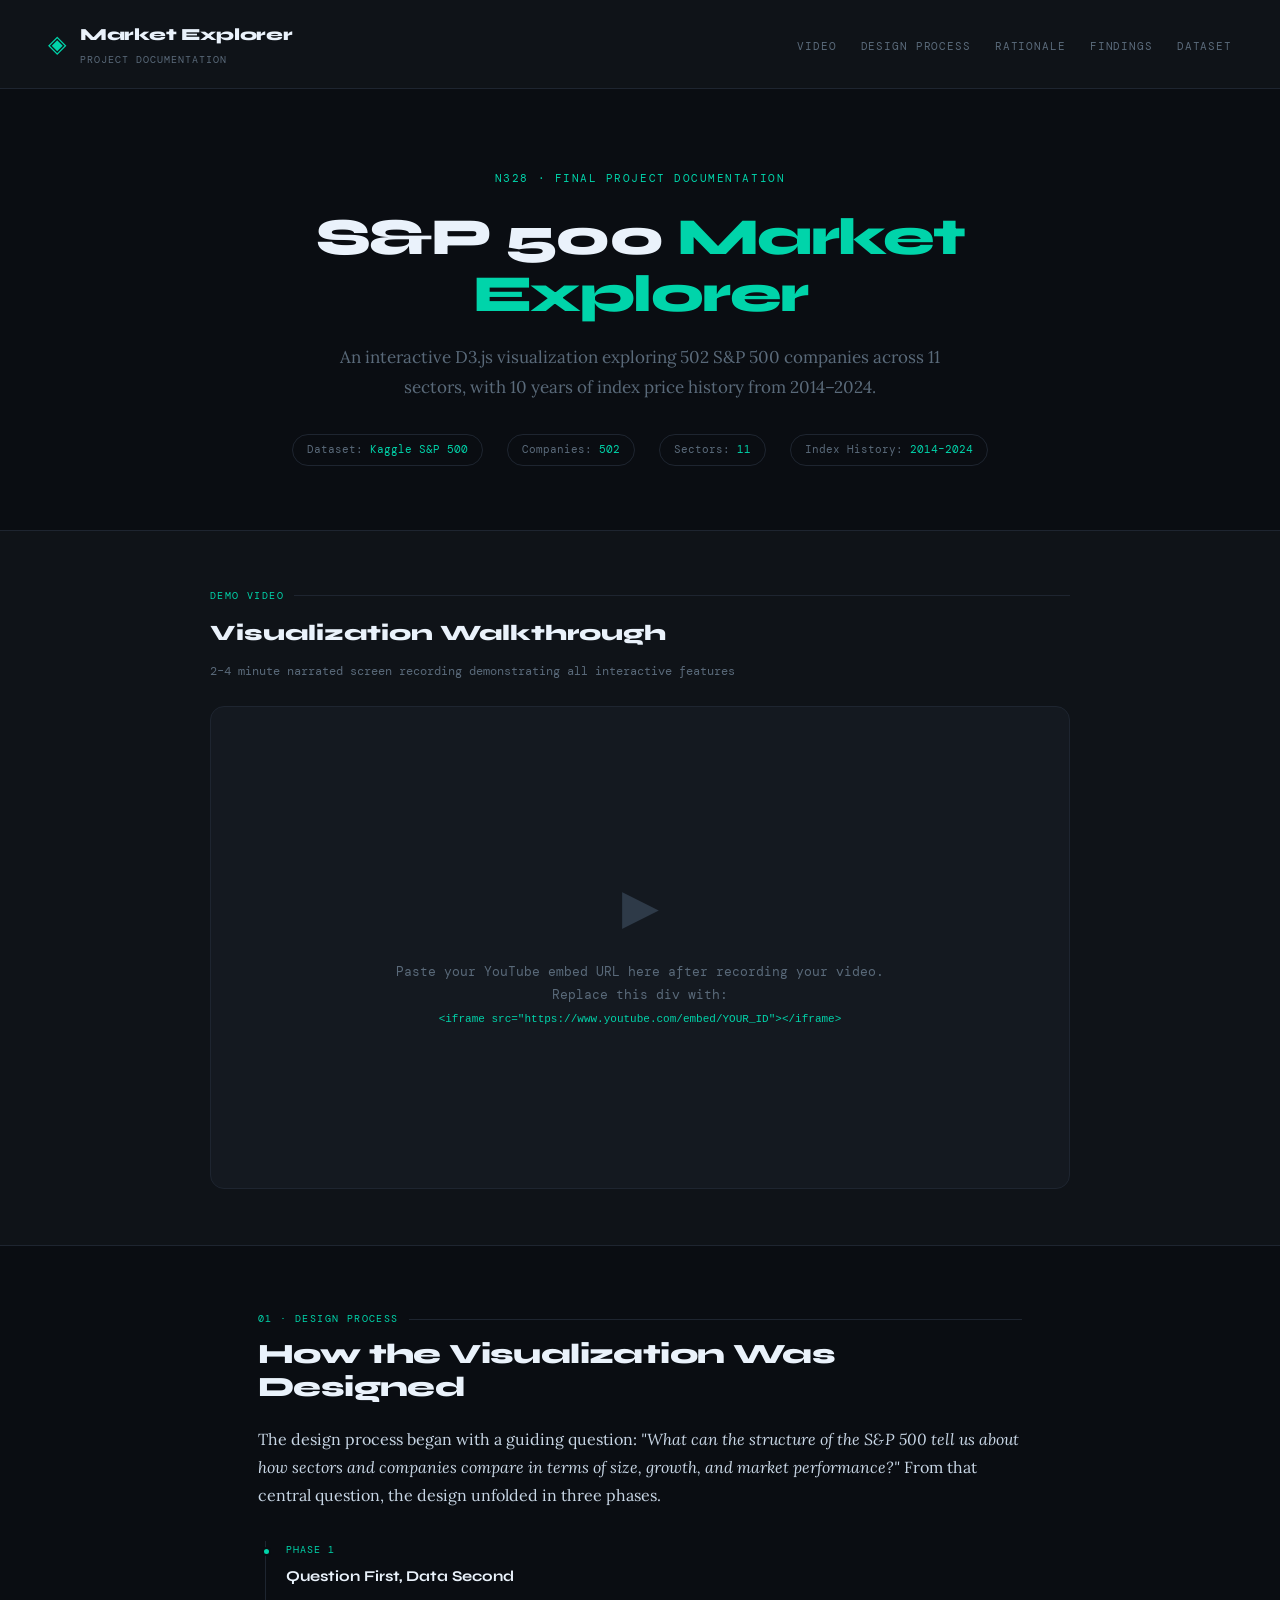
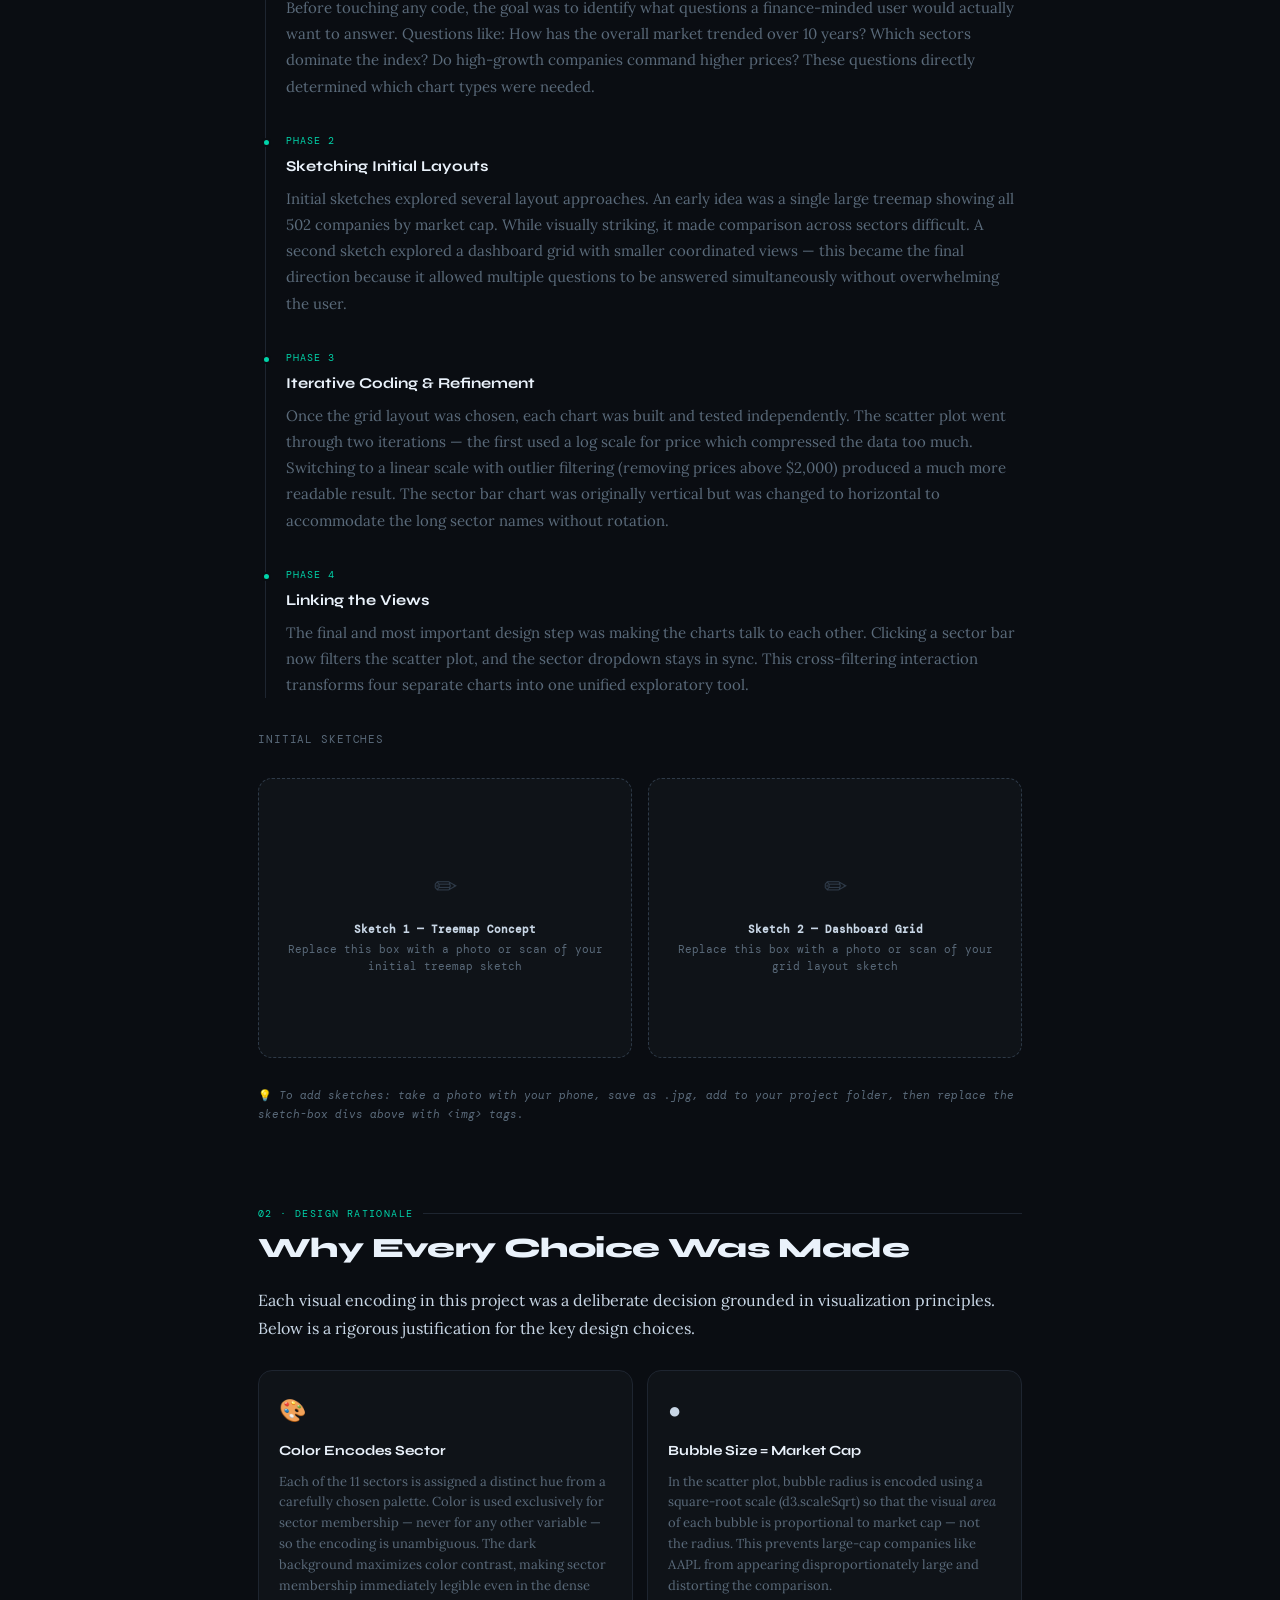
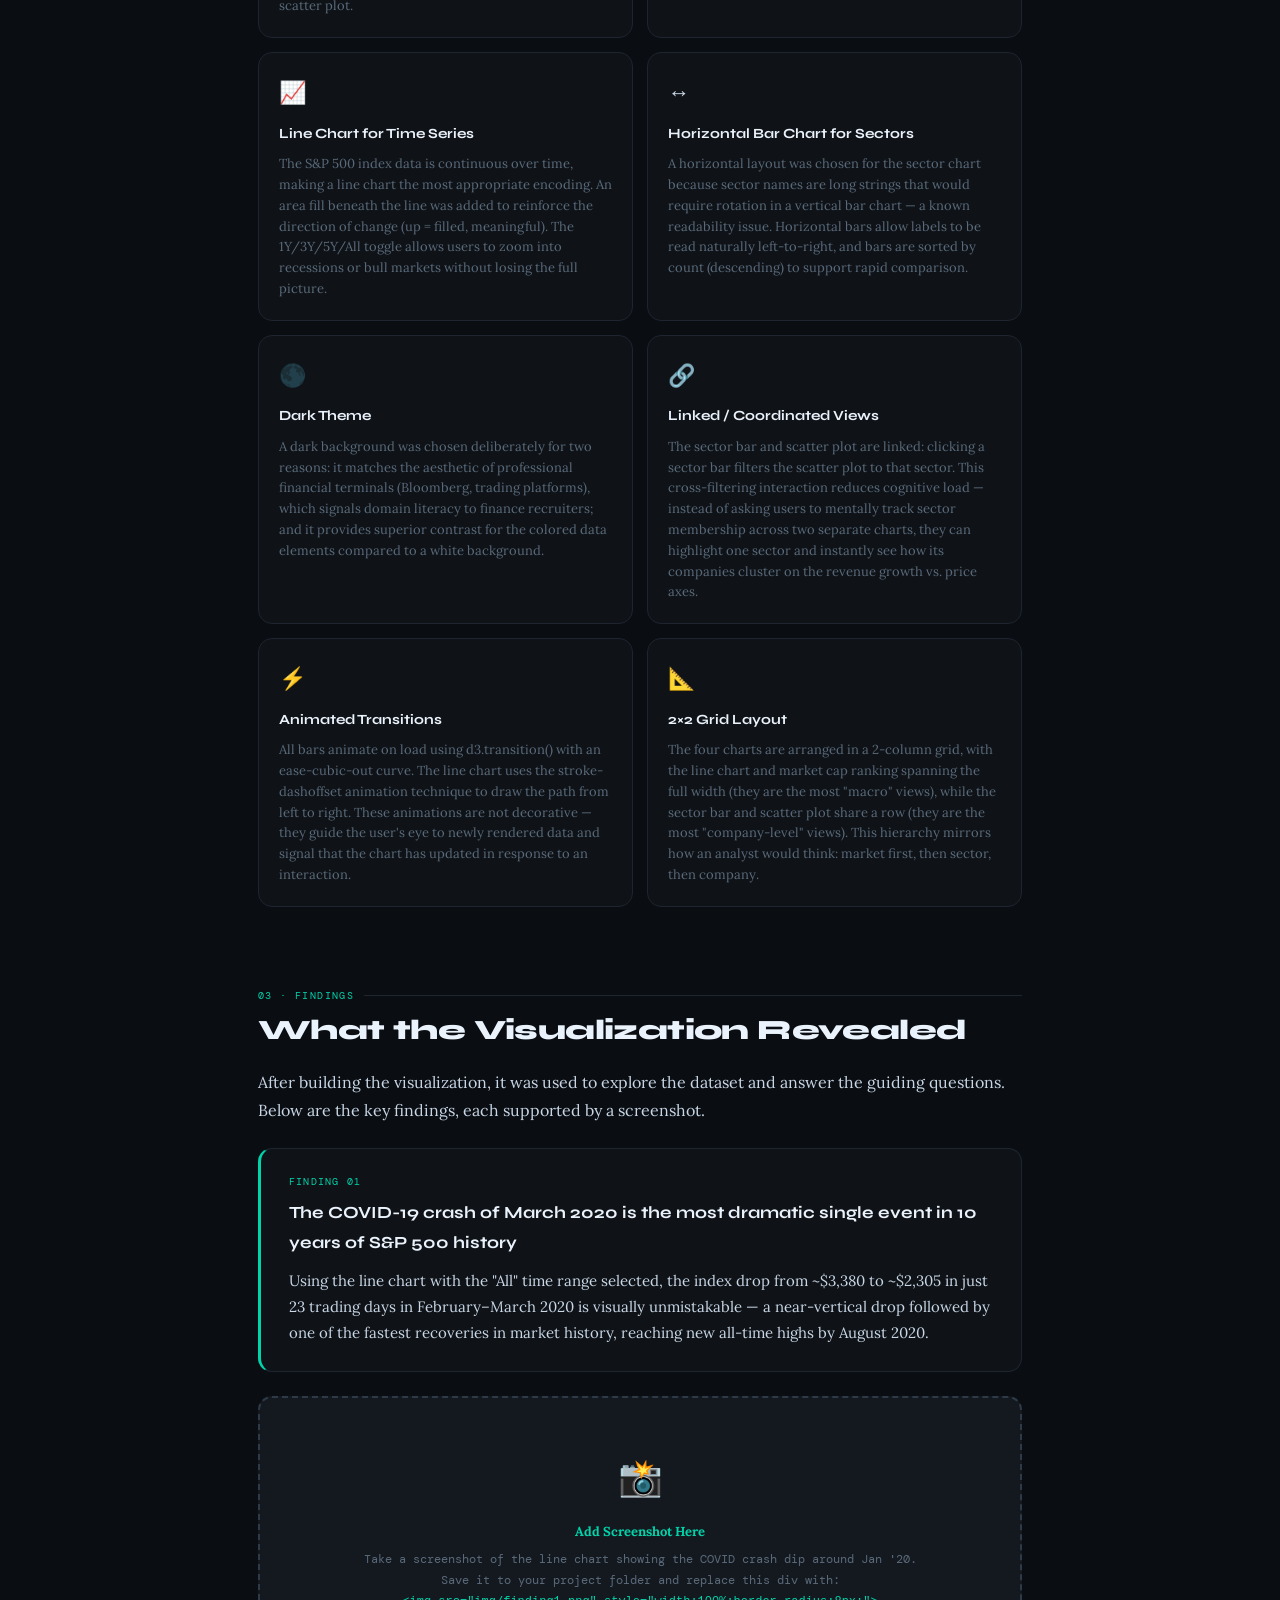
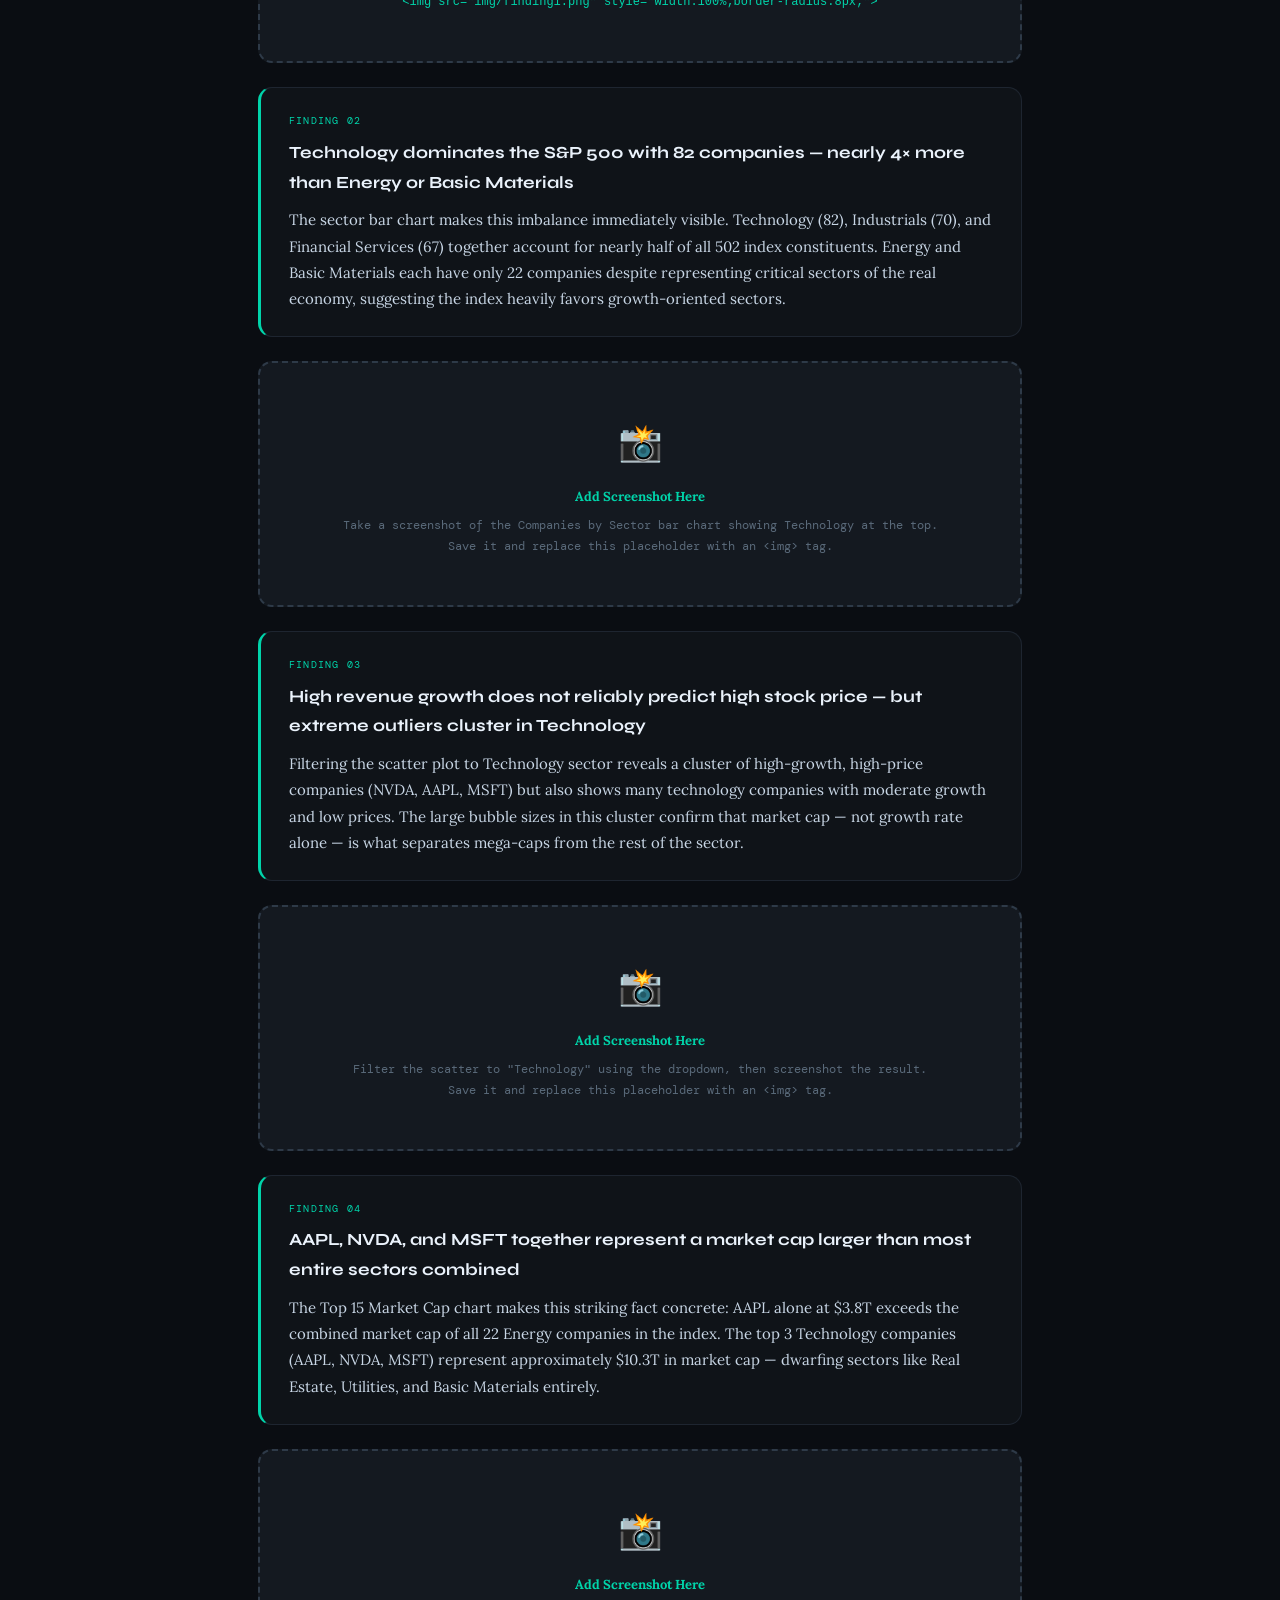
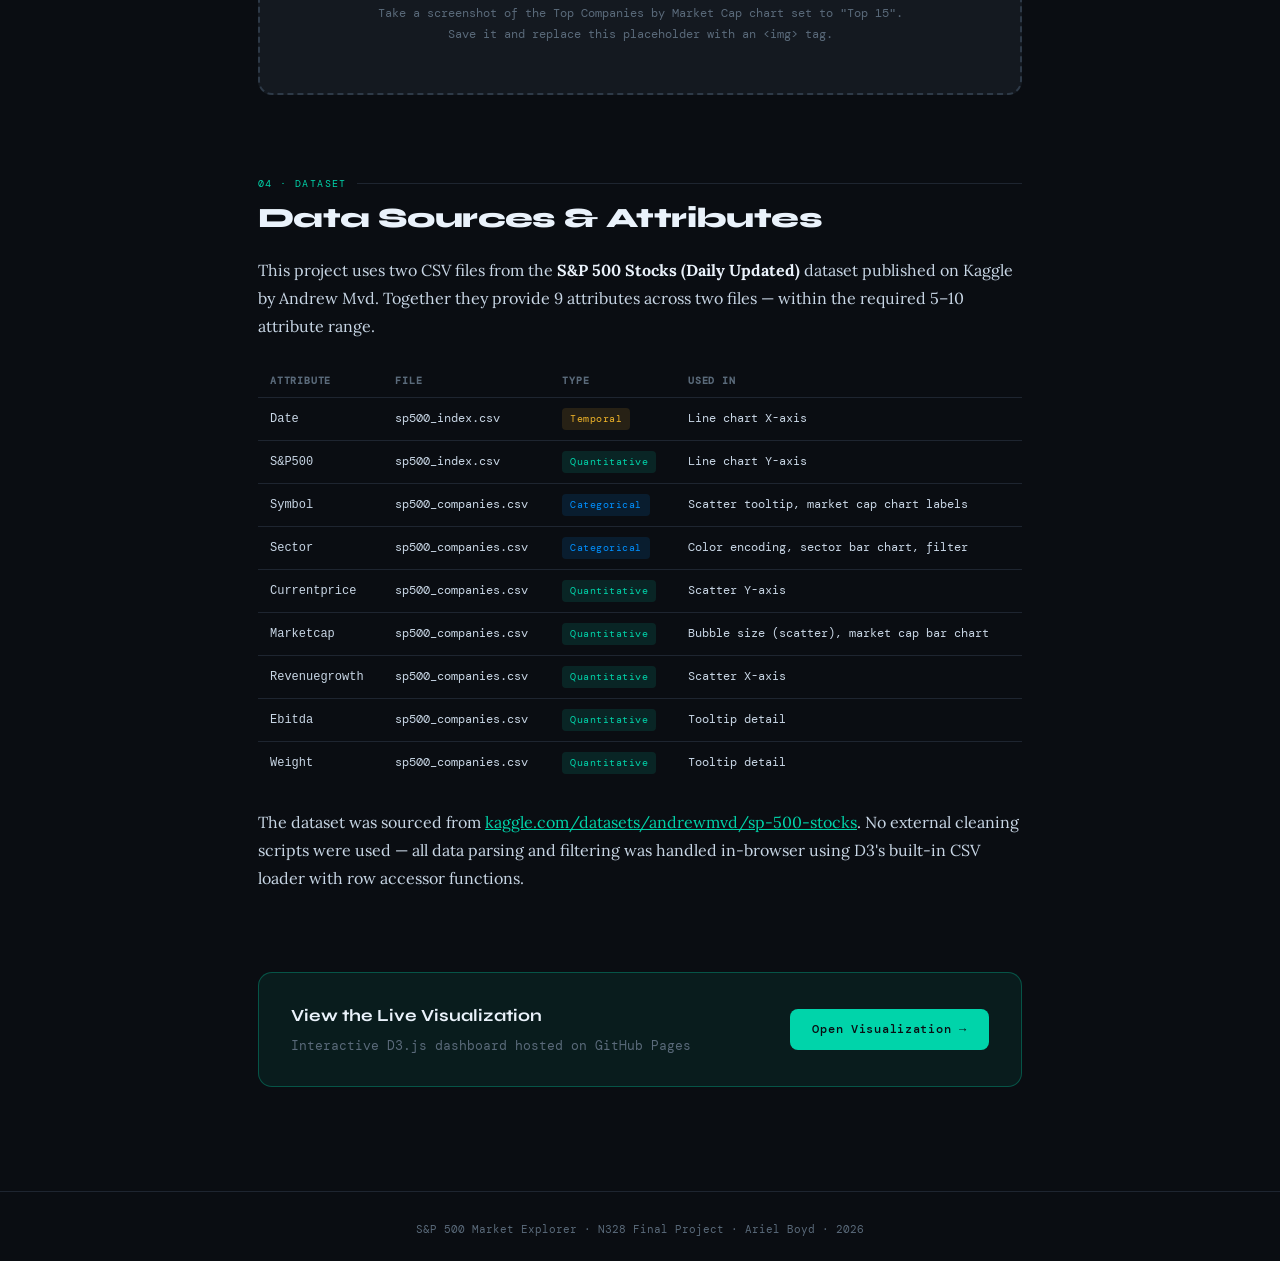
==== documentation.html @ 1647fc08 "Add documentation page" ====
<!DOCTYPE html>
<html lang="en">
<head>
  <meta charset="UTF-8" />
  <meta name="viewport" content="width=device-width, initial-scale=1.0" />
  <title>Documentation — S&P 500 Market Explorer</title>
  <link rel="preconnect" href="https://fonts.googleapis.com">
  <link href="https://fonts.googleapis.com/css2?family=DM+Mono:wght@300;400;500&family=Syne:wght@400;600;700;800&family=Lora:ital,wght@0,400;0,600;1,400&display=swap" rel="stylesheet">
  <style>
    :root {
      --bg:        #0a0d12;
      --bg-card:   #0f1318;
      --bg-card2:  #141920;
      --border:    #1e2530;
      --border-hi: #2e3a48;
      --text:      #c8d6e5;
      --text-dim:  #5a6a7a;
      --text-hi:   #eaf2fb;
      --accent:    #00d4aa;
      --accent2:   #0090ff;
      --gold:      #f0b429;
      --warn:      #ff6b6b;

      --font-head: 'Syne', sans-serif;
      --font-body: 'Lora', serif;
      --font-mono: 'DM Mono', monospace;
      --radius:    8px;
      --radius-lg: 14px;
    }

    *, *::before, *::after { box-sizing: border-box; margin: 0; padding: 0; }

    html { scroll-behavior: smooth; }

    body {
      background: var(--bg);
      color: var(--text);
      font-family: var(--font-body);
      font-size: 16px;
      line-height: 1.75;
    }

    /* ── HEADER ── */
    header {
      border-bottom: 1px solid var(--border);
      background: var(--bg-card);
      padding: 20px 48px;
      display: flex;
      align-items: center;
      justify-content: space-between;
      position: sticky;
      top: 0;
      z-index: 100;
    }

    .header-left {
      display: flex;
      align-items: center;
      gap: 14px;
    }

    .logo-mark {
      font-size: 24px;
      color: var(--accent);
    }

    header h1 {
      font-family: var(--font-head);
      font-size: 17px;
      font-weight: 800;
      color: var(--text-hi);
      letter-spacing: -0.3px;
    }

    .header-sub {
      font-family: var(--font-mono);
      font-size: 10px;
      color: var(--text-dim);
      text-transform: uppercase;
      letter-spacing: 0.1em;
      margin-top: 1px;
    }

    .nav-links {
      display: flex;
      gap: 24px;
      list-style: none;
    }

    .nav-links a {
      font-family: var(--font-mono);
      font-size: 11px;
      color: var(--text-dim);
      text-decoration: none;
      text-transform: uppercase;
      letter-spacing: 0.08em;
      transition: color 0.15s;
    }

    .nav-links a:hover { color: var(--accent); }

    /* ── HERO ── */
    .hero {
      padding: 80px 48px 64px;
      max-width: 860px;
      margin: 0 auto;
      text-align: center;
    }

    .hero-tag {
      font-family: var(--font-mono);
      font-size: 11px;
      color: var(--accent);
      text-transform: uppercase;
      letter-spacing: 0.14em;
      margin-bottom: 20px;
      display: block;
    }

    .hero h2 {
      font-family: var(--font-head);
      font-size: clamp(32px, 5vw, 52px);
      font-weight: 800;
      color: var(--text-hi);
      letter-spacing: -1.5px;
      line-height: 1.1;
      margin-bottom: 20px;
    }

    .hero h2 span { color: var(--accent); }

    .hero p {
      font-size: 17px;
      color: var(--text-dim);
      max-width: 600px;
      margin: 0 auto 32px;
    }

    .hero-meta {
      display: flex;
      gap: 24px;
      justify-content: center;
      flex-wrap: wrap;
    }

    .meta-pill {
      font-family: var(--font-mono);
      font-size: 11px;
      color: var(--text-dim);
      border: 1px solid var(--border);
      border-radius: 100px;
      padding: 5px 14px;
    }

    .meta-pill span { color: var(--accent); }

    /* ── VIDEO SECTION ── */
    .video-section {
      background: var(--bg-card);
      border-top: 1px solid var(--border);
      border-bottom: 1px solid var(--border);
      padding: 56px 48px;
    }

    .video-inner {
      max-width: 860px;
      margin: 0 auto;
    }

    .video-embed {
      width: 100%;
      aspect-ratio: 16/9;
      background: var(--bg-card2);
      border: 1px solid var(--border);
      border-radius: var(--radius-lg);
      display: flex;
      align-items: center;
      justify-content: center;
      overflow: hidden;
      margin-top: 24px;
    }

    .video-embed iframe {
      width: 100%;
      height: 100%;
      border: none;
      border-radius: var(--radius-lg);
    }

    .video-placeholder {
      text-align: center;
      color: var(--text-dim);
      font-family: var(--font-mono);
      font-size: 13px;
    }

    .video-placeholder .play-icon {
      font-size: 48px;
      display: block;
      margin-bottom: 12px;
      color: var(--border-hi);
    }

    /* ── MAIN CONTENT ── */
    .content {
      max-width: 860px;
      margin: 0 auto;
      padding: 64px 48px;
    }

    /* ── SECTION ── */
    .doc-section {
      margin-bottom: 80px;
    }

    .section-tag {
      font-family: var(--font-mono);
      font-size: 10px;
      color: var(--accent);
      text-transform: uppercase;
      letter-spacing: 0.14em;
      margin-bottom: 10px;
      display: flex;
      align-items: center;
      gap: 10px;
    }

    .section-tag::after {
      content: '';
      flex: 1;
      height: 1px;
      background: var(--border);
    }

    .doc-section h3 {
      font-family: var(--font-head);
      font-size: 28px;
      font-weight: 800;
      color: var(--text-hi);
      letter-spacing: -0.6px;
      margin-bottom: 20px;
      line-height: 1.2;
    }

    .doc-section p {
      color: var(--text);
      margin-bottom: 18px;
      font-size: 16px;
    }

    .doc-section p:last-child { margin-bottom: 0; }

    /* ── DESIGN PROCESS TIMELINE ── */
    .timeline {
      position: relative;
      margin: 32px 0;
      padding-left: 28px;
    }

    .timeline::before {
      content: '';
      position: absolute;
      left: 7px;
      top: 0;
      bottom: 0;
      width: 1px;
      background: var(--border);
    }

    .timeline-item {
      position: relative;
      margin-bottom: 32px;
    }

    .timeline-item::before {
      content: '';
      position: absolute;
      left: -24px;
      top: 6px;
      width: 9px;
      height: 9px;
      border-radius: 50%;
      background: var(--accent);
      border: 2px solid var(--bg);
    }

    .timeline-item h4 {
      font-family: var(--font-head);
      font-size: 15px;
      font-weight: 700;
      color: var(--text-hi);
      margin-bottom: 6px;
    }

    .timeline-step {
      font-family: var(--font-mono);
      font-size: 10px;
      color: var(--accent);
      text-transform: uppercase;
      letter-spacing: 0.1em;
      margin-bottom: 4px;
    }

    .timeline-item p {
      font-size: 15px;
      color: var(--text-dim);
      margin: 0;
    }

    /* ── SKETCH PLACEHOLDER ── */
    .sketch-grid {
      display: grid;
      grid-template-columns: 1fr 1fr;
      gap: 16px;
      margin: 28px 0;
    }

    .sketch-box {
      background: var(--bg-card);
      border: 1px dashed var(--border-hi);
      border-radius: var(--radius-lg);
      aspect-ratio: 4/3;
      display: flex;
      flex-direction: column;
      align-items: center;
      justify-content: center;
      gap: 10px;
      padding: 20px;
      text-align: center;
    }

    .sketch-box .sketch-icon { font-size: 28px; color: var(--border-hi); }

    .sketch-box p {
      font-family: var(--font-mono);
      font-size: 11px;
      color: var(--text-dim);
      margin: 0;
      line-height: 1.5;
    }

    /* ── SCREENSHOT PLACEHOLDER ── */
    .screenshot-box {
      background: var(--bg-card);
      border: 1px solid var(--border);
      border-radius: var(--radius-lg);
      overflow: hidden;
      margin: 24px 0;
    }

    .screenshot-box img {
      width: 100%;
      display: block;
    }

    .screenshot-caption {
      padding: 12px 16px;
      border-top: 1px solid var(--border);
      font-family: var(--font-mono);
      font-size: 11px;
      color: var(--text-dim);
      display: flex;
      align-items: center;
      gap: 8px;
    }

    .screenshot-caption::before {
      content: '▲';
      color: var(--accent);
      font-size: 9px;
    }

    .screenshot-placeholder {
      background: var(--bg-card2);
      border: 2px dashed var(--border-hi);
      border-radius: var(--radius-lg);
      padding: 48px 24px;
      text-align: center;
      margin: 24px 0;
    }

    .screenshot-placeholder .icon { font-size: 36px; margin-bottom: 12px; }

    .screenshot-placeholder p {
      font-family: var(--font-mono);
      font-size: 12px;
      color: var(--text-dim);
      margin: 0;
    }

    .screenshot-placeholder strong {
      color: var(--accent);
      display: block;
      margin-bottom: 6px;
      font-size: 13px;
    }

    /* ── DESIGN RATIONALE CARDS ── */
    .rationale-grid {
      display: grid;
      grid-template-columns: 1fr 1fr;
      gap: 14px;
      margin: 28px 0;
    }

    .rationale-card {
      background: var(--bg-card);
      border: 1px solid var(--border);
      border-radius: var(--radius-lg);
      padding: 20px;
    }

    .rationale-card .card-icon {
      font-size: 22px;
      margin-bottom: 10px;
      display: block;
    }

    .rationale-card h4 {
      font-family: var(--font-head);
      font-size: 14px;
      font-weight: 700;
      color: var(--text-hi);
      margin-bottom: 8px;
    }

    .rationale-card p {
      font-size: 13px;
      color: var(--text-dim);
      line-height: 1.6;
      margin: 0;
    }

    /* ── FINDINGS ── */
    .finding-block {
      background: var(--bg-card);
      border: 1px solid var(--border);
      border-left: 3px solid var(--accent);
      border-radius: var(--radius-lg);
      padding: 24px 28px;
      margin: 24px 0;
    }

    .finding-block .finding-num {
      font-family: var(--font-mono);
      font-size: 10px;
      color: var(--accent);
      text-transform: uppercase;
      letter-spacing: 0.12em;
      margin-bottom: 8px;
    }

    .finding-block h4 {
      font-family: var(--font-head);
      font-size: 17px;
      font-weight: 700;
      color: var(--text-hi);
      margin-bottom: 10px;
    }

    .finding-block p {
      font-size: 15px;
      color: var(--text);
      margin: 0;
    }

    /* ── DATASET TABLE ── */
    .attr-table {
      width: 100%;
      border-collapse: collapse;
      margin: 24px 0;
      font-family: var(--font-mono);
      font-size: 12px;
    }

    .attr-table th {
      text-align: left;
      color: var(--text-dim);
      text-transform: uppercase;
      letter-spacing: 0.08em;
      font-size: 10px;
      padding: 8px 12px;
      border-bottom: 1px solid var(--border);
    }

    .attr-table td {
      padding: 10px 12px;
      border-bottom: 1px solid var(--border);
      color: var(--text);
      vertical-align: top;
    }

    .attr-table tr:last-child td { border-bottom: none; }

    .attr-table tr:hover td { background: var(--bg-card2); }

    .tag {
      display: inline-block;
      padding: 2px 8px;
      border-radius: 4px;
      font-size: 10px;
      font-family: var(--font-mono);
      letter-spacing: 0.05em;
    }

    .tag-num  { background: color-mix(in srgb, #00d4aa 12%, transparent); color: #00d4aa; }
    .tag-cat  { background: color-mix(in srgb, #0090ff 12%, transparent); color: #0090ff; }
    .tag-time { background: color-mix(in srgb, #f0b429 12%, transparent); color: #f0b429; }

    /* ── LIVE LINK BUTTON ── */
    .cta-box {
      background: color-mix(in srgb, var(--accent) 8%, transparent);
      border: 1px solid color-mix(in srgb, var(--accent) 30%, transparent);
      border-radius: var(--radius-lg);
      padding: 28px 32px;
      display: flex;
      align-items: center;
      justify-content: space-between;
      gap: 20px;
      margin: 40px 0;
      flex-wrap: wrap;
    }

    .cta-box p {
      font-family: var(--font-mono);
      font-size: 13px;
      color: var(--text-dim);
      margin: 0;
    }

    .cta-box strong {
      font-family: var(--font-head);
      font-size: 17px;
      color: var(--text-hi);
      display: block;
      margin-bottom: 4px;
    }

    .cta-btn {
      background: var(--accent);
      color: #0a0d12;
      font-family: var(--font-mono);
      font-size: 12px;
      font-weight: 500;
      text-decoration: none;
      padding: 10px 22px;
      border-radius: var(--radius);
      letter-spacing: 0.06em;
      white-space: nowrap;
      transition: opacity 0.15s;
    }

    .cta-btn:hover { opacity: 0.85; }

    /* ── FOOTER ── */
    footer {
      border-top: 1px solid var(--border);
      padding: 28px 48px;
      text-align: center;
      font-family: var(--font-mono);
      font-size: 11px;
      color: var(--text-dim);
    }

    /* ── SCROLLBAR ── */
    ::-webkit-scrollbar { width: 6px; }
    ::-webkit-scrollbar-track { background: var(--bg); }
    ::-webkit-scrollbar-thumb { background: var(--border-hi); border-radius: 3px; }

    /* ── RESPONSIVE ── */
    @media (max-width: 700px) {
      header, .content, .video-section { padding-left: 20px; padding-right: 20px; }
      .hero { padding: 48px 20px; }
      .rationale-grid, .sketch-grid { grid-template-columns: 1fr; }
      .nav-links { display: none; }
    }
  </style>
</head>
<body>

<!-- HEADER -->
<header>
  <div class="header-left">
    <span class="logo-mark">◈</span>
    <div>
      <h1>Market Explorer</h1>
      <p class="header-sub">Project Documentation</p>
    </div>
  </div>
  <ul class="nav-links">
    <li><a href="#video">Video</a></li>
    <li><a href="#design-process">Design Process</a></li>
    <li><a href="#rationale">Rationale</a></li>
    <li><a href="#findings">Findings</a></li>
    <li><a href="#dataset">Dataset</a></li>
  </ul>
</header>

<!-- HERO -->
<div class="hero">
  <span class="hero-tag">N328 · Final Project Documentation</span>
  <h2>S&amp;P 500 <span>Market Explorer</span></h2>
  <p>An interactive D3.js visualization exploring 502 S&amp;P 500 companies across 11 sectors, with 10 years of index price history from 2014–2024.</p>
  <div class="hero-meta">
    <div class="meta-pill">Dataset: <span>Kaggle S&amp;P 500</span></div>
    <div class="meta-pill">Companies: <span>502</span></div>
    <div class="meta-pill">Sectors: <span>11</span></div>
    <div class="meta-pill">Index History: <span>2014–2024</span></div>
  </div>
</div>

<!-- VIDEO -->
<div class="video-section" id="video">
  <div class="video-inner">
    <div class="section-tag">Demo Video</div>
    <h3 style="font-family:'Syne',sans-serif;font-size:22px;font-weight:800;color:#eaf2fb;margin-bottom:8px;">Visualization Walkthrough</h3>
    <p style="font-family:'DM Mono',monospace;font-size:12px;color:#5a6a7a;">2–4 minute narrated screen recording demonstrating all interactive features</p>

    <div class="video-embed">
      <!-- REPLACE the src below with your actual YouTube embed URL -->
      <!-- Example: src="https://www.youtube.com/embed/YOUR_VIDEO_ID" -->
      <div class="video-placeholder">
        <span class="play-icon">▶</span>
        <p>Paste your YouTube embed URL here after recording your video.<br>
        Replace this div with:<br>
        <code style="color:#00d4aa;font-size:11px;">&lt;iframe src="https://www.youtube.com/embed/YOUR_ID"&gt;&lt;/iframe&gt;</code></p>
      </div>
    </div>
  </div>
</div>

<!-- MAIN CONTENT -->
<div class="content">

  <!-- ── SECTION 1: DESIGN PROCESS ── -->
  <div class="doc-section" id="design-process">
    <div class="section-tag">01 · Design Process</div>
    <h3>How the Visualization Was Designed</h3>

    <p>The design process began with a guiding question: <em>"What can the structure of the S&amp;P 500 tell us about how sectors and companies compare in terms of size, growth, and market performance?"</em> From that central question, the design unfolded in three phases.</p>

    <div class="timeline">

      <div class="timeline-item">
        <div class="timeline-step">Phase 1</div>
        <h4>Question First, Data Second</h4>
        <p>Before touching any code, the goal was to identify what questions a finance-minded user would actually want to answer. Questions like: How has the overall market trended over 10 years? Which sectors dominate the index? Do high-growth companies command higher prices? These questions directly determined which chart types were needed.</p>
      </div>

      <div class="timeline-item">
        <div class="timeline-step">Phase 2</div>
        <h4>Sketching Initial Layouts</h4>
        <p>Initial sketches explored several layout approaches. An early idea was a single large treemap showing all 502 companies by market cap. While visually striking, it made comparison across sectors difficult. A second sketch explored a dashboard grid with smaller coordinated views — this became the final direction because it allowed multiple questions to be answered simultaneously without overwhelming the user.</p>
      </div>

      <div class="timeline-item">
        <div class="timeline-step">Phase 3</div>
        <h4>Iterative Coding &amp; Refinement</h4>
        <p>Once the grid layout was chosen, each chart was built and tested independently. The scatter plot went through two iterations — the first used a log scale for price which compressed the data too much. Switching to a linear scale with outlier filtering (removing prices above $2,000) produced a much more readable result. The sector bar chart was originally vertical but was changed to horizontal to accommodate the long sector names without rotation.</p>
      </div>

      <div class="timeline-item">
        <div class="timeline-step">Phase 4</div>
        <h4>Linking the Views</h4>
        <p>The final and most important design step was making the charts talk to each other. Clicking a sector bar now filters the scatter plot, and the sector dropdown stays in sync. This cross-filtering interaction transforms four separate charts into one unified exploratory tool.</p>
      </div>

    </div>

    <!-- SKETCH PLACEHOLDERS -->
    <p style="font-family:'DM Mono',monospace;font-size:11px;color:#5a6a7a;text-transform:uppercase;letter-spacing:0.08em;margin-bottom:12px;">Initial Sketches</p>
    <div class="sketch-grid">
      <div class="sketch-box">
        <span class="sketch-icon">✏</span>
        <p><strong style="color:#c8d6e5;display:block;margin-bottom:4px;">Sketch 1 — Treemap Concept</strong>Replace this box with a photo or scan of your initial treemap sketch</p>
      </div>
      <div class="sketch-box">
        <span class="sketch-icon">✏</span>
        <p><strong style="color:#c8d6e5;display:block;margin-bottom:4px;">Sketch 2 — Dashboard Grid</strong>Replace this box with a photo or scan of your grid layout sketch</p>
      </div>
    </div>
    <p style="font-family:'DM Mono',monospace;font-size:11px;color:#5a6a7a;margin-top:8px;">
      💡 <em>To add sketches: take a photo with your phone, save as .jpg, add to your project folder, then replace the sketch-box divs above with &lt;img&gt; tags.</em>
    </p>
  </div>

  <!-- ── SECTION 2: DESIGN RATIONALE ── -->
  <div class="doc-section" id="rationale">
    <div class="section-tag">02 · Design Rationale</div>
    <h3>Why Every Choice Was Made</h3>

    <p>Each visual encoding in this project was a deliberate decision grounded in visualization principles. Below is a rigorous justification for the key design choices.</p>

    <div class="rationale-grid">

      <div class="rationale-card">
        <span class="card-icon">🎨</span>
        <h4>Color Encodes Sector</h4>
        <p>Each of the 11 sectors is assigned a distinct hue from a carefully chosen palette. Color is used exclusively for sector membership — never for any other variable — so the encoding is unambiguous. The dark background maximizes color contrast, making sector membership immediately legible even in the dense scatter plot.</p>
      </div>

      <div class="rationale-card">
        <span class="card-icon">●</span>
        <h4>Bubble Size = Market Cap</h4>
        <p>In the scatter plot, bubble radius is encoded using a square-root scale (d3.scaleSqrt) so that the visual <em>area</em> of each bubble is proportional to market cap — not the radius. This prevents large-cap companies like AAPL from appearing disproportionately large and distorting the comparison.</p>
      </div>

      <div class="rationale-card">
        <span class="card-icon">📈</span>
        <h4>Line Chart for Time Series</h4>
        <p>The S&amp;P 500 index data is continuous over time, making a line chart the most appropriate encoding. An area fill beneath the line was added to reinforce the direction of change (up = filled, meaningful). The 1Y/3Y/5Y/All toggle allows users to zoom into recessions or bull markets without losing the full picture.</p>
      </div>

      <div class="rationale-card">
        <span class="card-icon">↔</span>
        <h4>Horizontal Bar Chart for Sectors</h4>
        <p>A horizontal layout was chosen for the sector chart because sector names are long strings that would require rotation in a vertical bar chart — a known readability issue. Horizontal bars allow labels to be read naturally left-to-right, and bars are sorted by count (descending) to support rapid comparison.</p>
      </div>

      <div class="rationale-card">
        <span class="card-icon">🌑</span>
        <h4>Dark Theme</h4>
        <p>A dark background was chosen deliberately for two reasons: it matches the aesthetic of professional financial terminals (Bloomberg, trading platforms), which signals domain literacy to finance recruiters; and it provides superior contrast for the colored data elements compared to a white background.</p>
      </div>

      <div class="rationale-card">
        <span class="card-icon">🔗</span>
        <h4>Linked / Coordinated Views</h4>
        <p>The sector bar and scatter plot are linked: clicking a sector bar filters the scatter plot to that sector. This cross-filtering interaction reduces cognitive load — instead of asking users to mentally track sector membership across two separate charts, they can highlight one sector and instantly see how its companies cluster on the revenue growth vs. price axes.</p>
      </div>

      <div class="rationale-card">
        <span class="card-icon">⚡</span>
        <h4>Animated Transitions</h4>
        <p>All bars animate on load using d3.transition() with an ease-cubic-out curve. The line chart uses the stroke-dashoffset animation technique to draw the path from left to right. These animations are not decorative — they guide the user's eye to newly rendered data and signal that the chart has updated in response to an interaction.</p>
      </div>

      <div class="rationale-card">
        <span class="card-icon">📐</span>
        <h4>2×2 Grid Layout</h4>
        <p>The four charts are arranged in a 2-column grid, with the line chart and market cap ranking spanning the full width (they are the most "macro" views), while the sector bar and scatter plot share a row (they are the most "company-level" views). This hierarchy mirrors how an analyst would think: market first, then sector, then company.</p>
      </div>

    </div>
  </div>

  <!-- ── SECTION 3: FINDINGS ── -->
  <div class="doc-section" id="findings">
    <div class="section-tag">03 · Findings</div>
    <h3>What the Visualization Revealed</h3>

    <p>After building the visualization, it was used to explore the dataset and answer the guiding questions. Below are the key findings, each supported by a screenshot.</p>

    <!-- FINDING 1 -->
    <div class="finding-block">
      <div class="finding-num">Finding 01</div>
      <h4>The COVID-19 crash of March 2020 is the most dramatic single event in 10 years of S&amp;P 500 history</h4>
      <p>Using the line chart with the "All" time range selected, the index drop from ~$3,380 to ~$2,305 in just 23 trading days in February–March 2020 is visually unmistakable — a near-vertical drop followed by one of the fastest recoveries in market history, reaching new all-time highs by August 2020.</p>
    </div>

    <div class="screenshot-placeholder">
      <div class="icon">📸</div>
      <strong>Add Screenshot Here</strong>
      <p>Take a screenshot of the line chart showing the COVID crash dip around Jan '20.<br>
      Save it to your project folder and replace this div with:<br>
      <code style="color:#00d4aa">&lt;img src="img/finding1.png" style="width:100%;border-radius:8px;"&gt;</code></p>
    </div>

    <!-- FINDING 2 -->
    <div class="finding-block">
      <div class="finding-num">Finding 02</div>
      <h4>Technology dominates the S&amp;P 500 with 82 companies — nearly 4× more than Energy or Basic Materials</h4>
      <p>The sector bar chart makes this imbalance immediately visible. Technology (82), Industrials (70), and Financial Services (67) together account for nearly half of all 502 index constituents. Energy and Basic Materials each have only 22 companies despite representing critical sectors of the real economy, suggesting the index heavily favors growth-oriented sectors.</p>
    </div>

    <div class="screenshot-placeholder">
      <div class="icon">📸</div>
      <strong>Add Screenshot Here</strong>
      <p>Take a screenshot of the Companies by Sector bar chart showing Technology at the top.<br>
      Save it and replace this placeholder with an &lt;img&gt; tag.</p>
    </div>

    <!-- FINDING 3 -->
    <div class="finding-block">
      <div class="finding-num">Finding 03</div>
      <h4>High revenue growth does not reliably predict high stock price — but extreme outliers cluster in Technology</h4>
      <p>Filtering the scatter plot to Technology sector reveals a cluster of high-growth, high-price companies (NVDA, AAPL, MSFT) but also shows many technology companies with moderate growth and low prices. The large bubble sizes in this cluster confirm that market cap — not growth rate alone — is what separates mega-caps from the rest of the sector.</p>
    </div>

    <div class="screenshot-placeholder">
      <div class="icon">📸</div>
      <strong>Add Screenshot Here</strong>
      <p>Filter the scatter to "Technology" using the dropdown, then screenshot the result.<br>
      Save it and replace this placeholder with an &lt;img&gt; tag.</p>
    </div>

    <!-- FINDING 4 -->
    <div class="finding-block">
      <div class="finding-num">Finding 04</div>
      <h4>AAPL, NVDA, and MSFT together represent a market cap larger than most entire sectors combined</h4>
      <p>The Top 15 Market Cap chart makes this striking fact concrete: AAPL alone at $3.8T exceeds the combined market cap of all 22 Energy companies in the index. The top 3 Technology companies (AAPL, NVDA, MSFT) represent approximately $10.3T in market cap — dwarfing sectors like Real Estate, Utilities, and Basic Materials entirely.</p>
    </div>

    <div class="screenshot-placeholder">
      <div class="icon">📸</div>
      <strong>Add Screenshot Here</strong>
      <p>Take a screenshot of the Top Companies by Market Cap chart set to "Top 15".<br>
      Save it and replace this placeholder with an &lt;img&gt; tag.</p>
    </div>

  </div>

  <!-- ── SECTION 4: DATASET ── -->
  <div class="doc-section" id="dataset">
    <div class="section-tag">04 · Dataset</div>
    <h3>Data Sources &amp; Attributes</h3>

    <p>This project uses two CSV files from the <strong style="color:#eaf2fb;">S&amp;P 500 Stocks (Daily Updated)</strong> dataset published on Kaggle by Andrew Mvd. Together they provide 9 attributes across two files — within the required 5–10 attribute range.</p>

    <table class="attr-table">
      <thead>
        <tr>
          <th>Attribute</th>
          <th>File</th>
          <th>Type</th>
          <th>Used In</th>
        </tr>
      </thead>
      <tbody>
        <tr>
          <td><code>Date</code></td>
          <td>sp500_index.csv</td>
          <td><span class="tag tag-time">Temporal</span></td>
          <td>Line chart X-axis</td>
        </tr>
        <tr>
          <td><code>S&amp;P500</code></td>
          <td>sp500_index.csv</td>
          <td><span class="tag tag-num">Quantitative</span></td>
          <td>Line chart Y-axis</td>
        </tr>
        <tr>
          <td><code>Symbol</code></td>
          <td>sp500_companies.csv</td>
          <td><span class="tag tag-cat">Categorical</span></td>
          <td>Scatter tooltip, market cap chart labels</td>
        </tr>
        <tr>
          <td><code>Sector</code></td>
          <td>sp500_companies.csv</td>
          <td><span class="tag tag-cat">Categorical</span></td>
          <td>Color encoding, sector bar chart, filter</td>
        </tr>
        <tr>
          <td><code>Currentprice</code></td>
          <td>sp500_companies.csv</td>
          <td><span class="tag tag-num">Quantitative</span></td>
          <td>Scatter Y-axis</td>
        </tr>
        <tr>
          <td><code>Marketcap</code></td>
          <td>sp500_companies.csv</td>
          <td><span class="tag tag-num">Quantitative</span></td>
          <td>Bubble size (scatter), market cap bar chart</td>
        </tr>
        <tr>
          <td><code>Revenuegrowth</code></td>
          <td>sp500_companies.csv</td>
          <td><span class="tag tag-num">Quantitative</span></td>
          <td>Scatter X-axis</td>
        </tr>
        <tr>
          <td><code>Ebitda</code></td>
          <td>sp500_companies.csv</td>
          <td><span class="tag tag-num">Quantitative</span></td>
          <td>Tooltip detail</td>
        </tr>
        <tr>
          <td><code>Weight</code></td>
          <td>sp500_companies.csv</td>
          <td><span class="tag tag-num">Quantitative</span></td>
          <td>Tooltip detail</td>
        </tr>
      </tbody>
    </table>

    <p>The dataset was sourced from <a href="https://www.kaggle.com/datasets/andrewmvd/sp-500-stocks" style="color:var(--accent);" target="_blank">kaggle.com/datasets/andrewmvd/sp-500-stocks</a>. No external cleaning scripts were used — all data parsing and filtering was handled in-browser using D3's built-in CSV loader with row accessor functions.</p>
  </div>

  <!-- CTA -->
  <div class="cta-box">
    <div>
      <strong>View the Live Visualization</strong>
      <p>Interactive D3.js dashboard hosted on GitHub Pages</p>
    </div>
    <a class="cta-btn" href="https://arieboyd.github.io/sp500-market-explorer" target="_blank">Open Visualization →</a>
  </div>

</div>

<!-- FOOTER -->
<footer>
  S&amp;P 500 Market Explorer · N328 Final Project · Ariel Boyd · 2026
</footer>

</body>
</html>
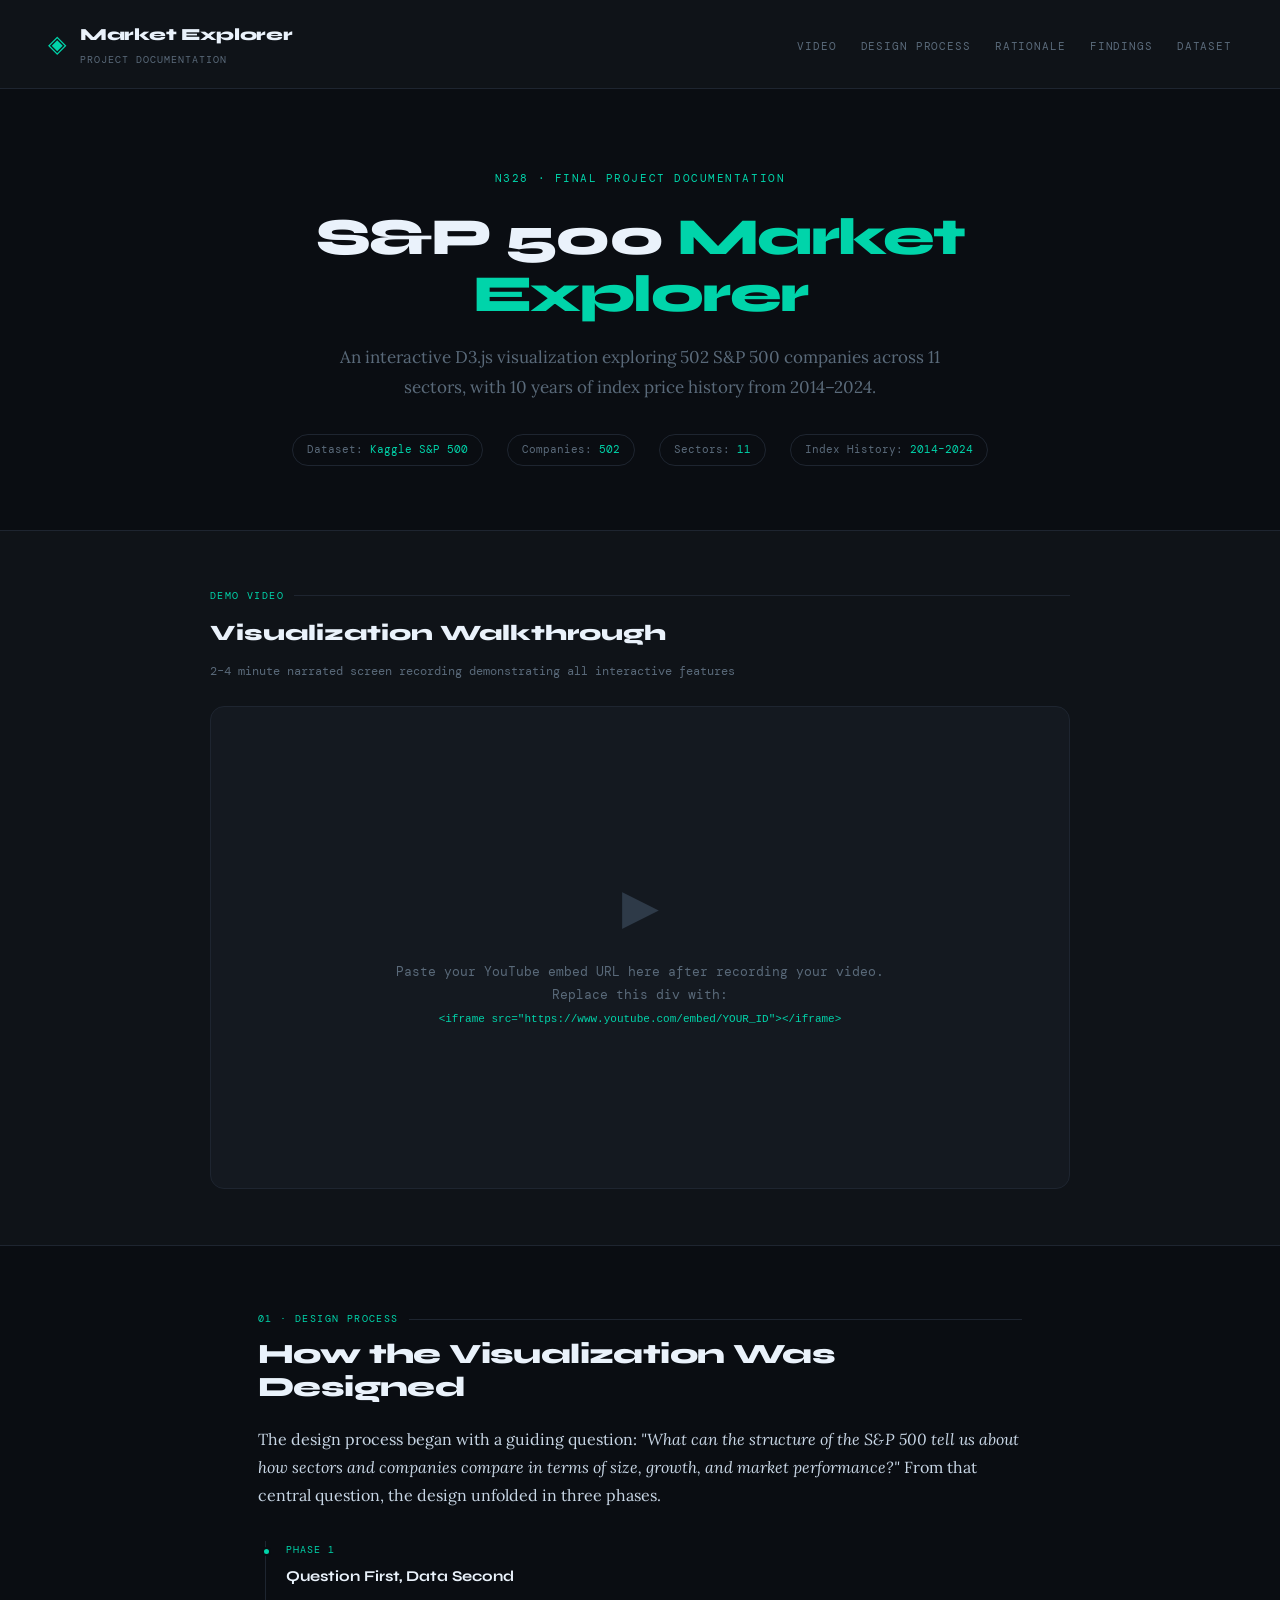
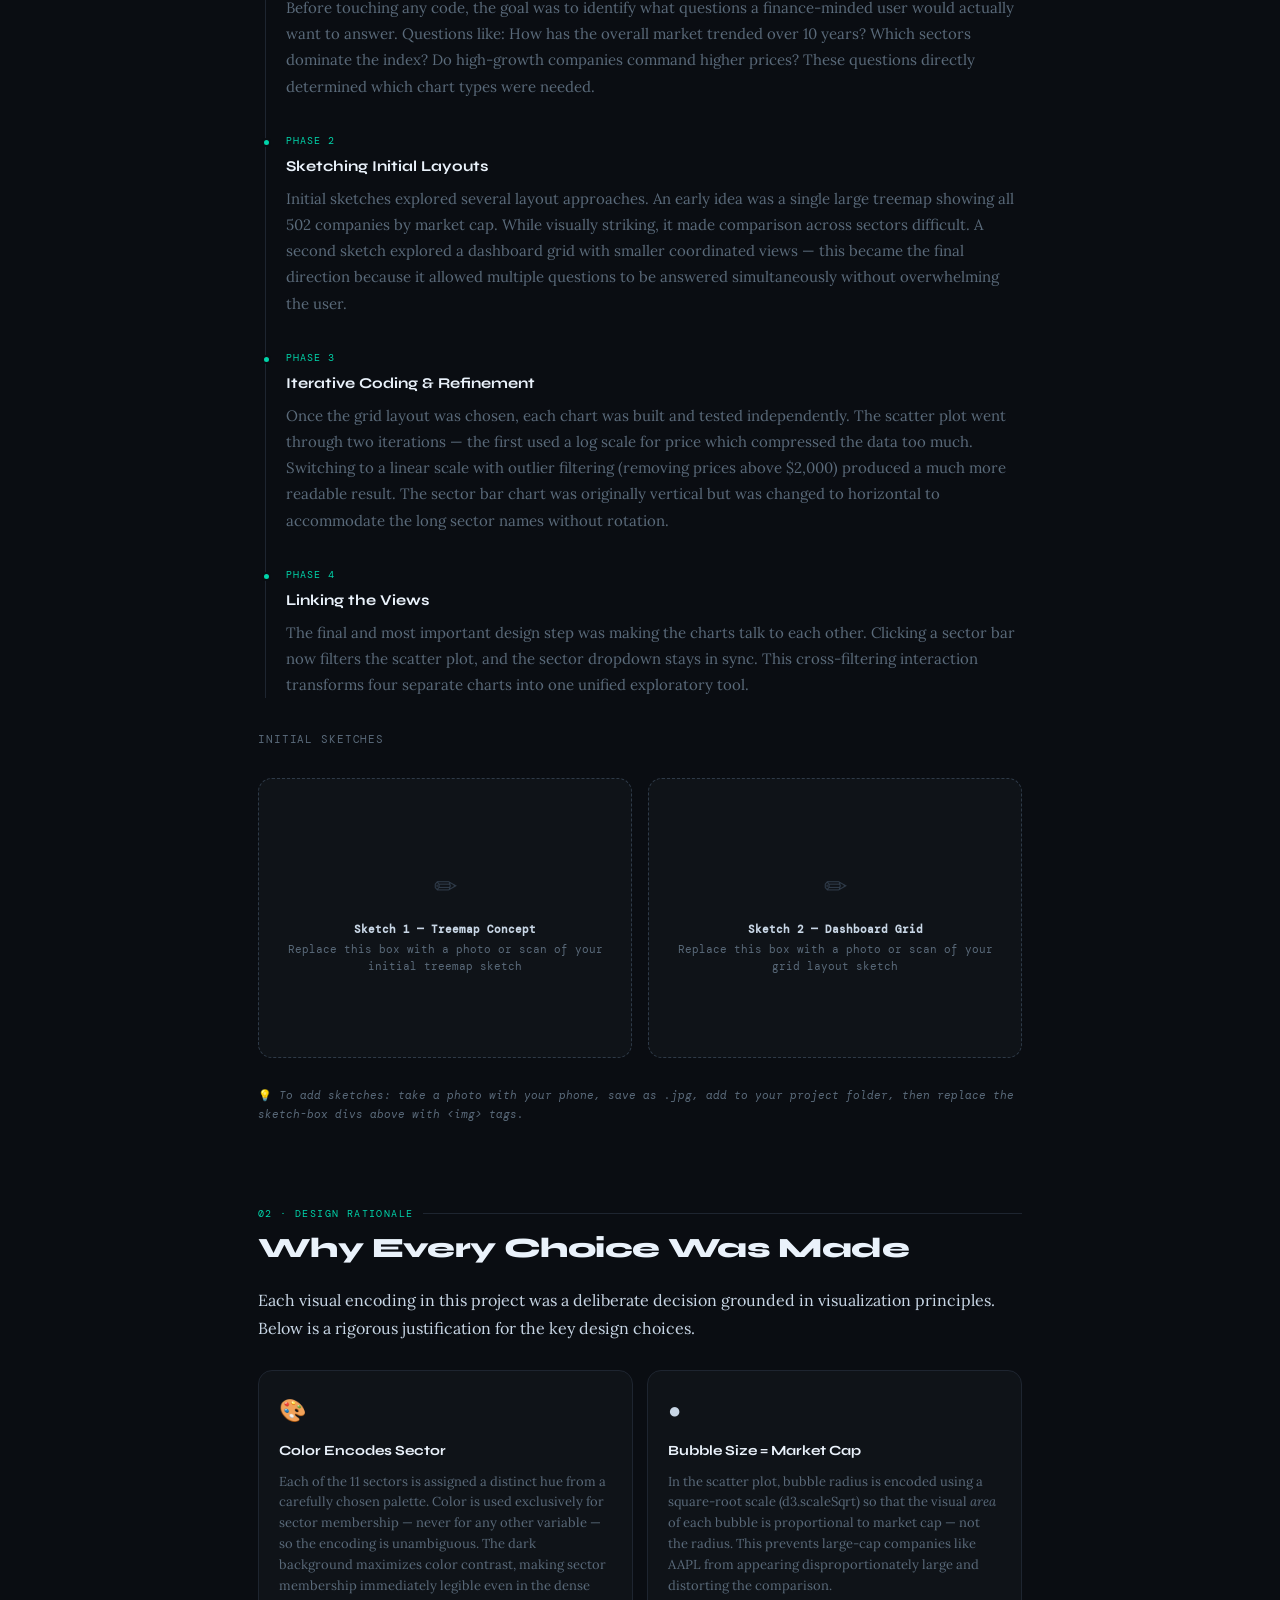
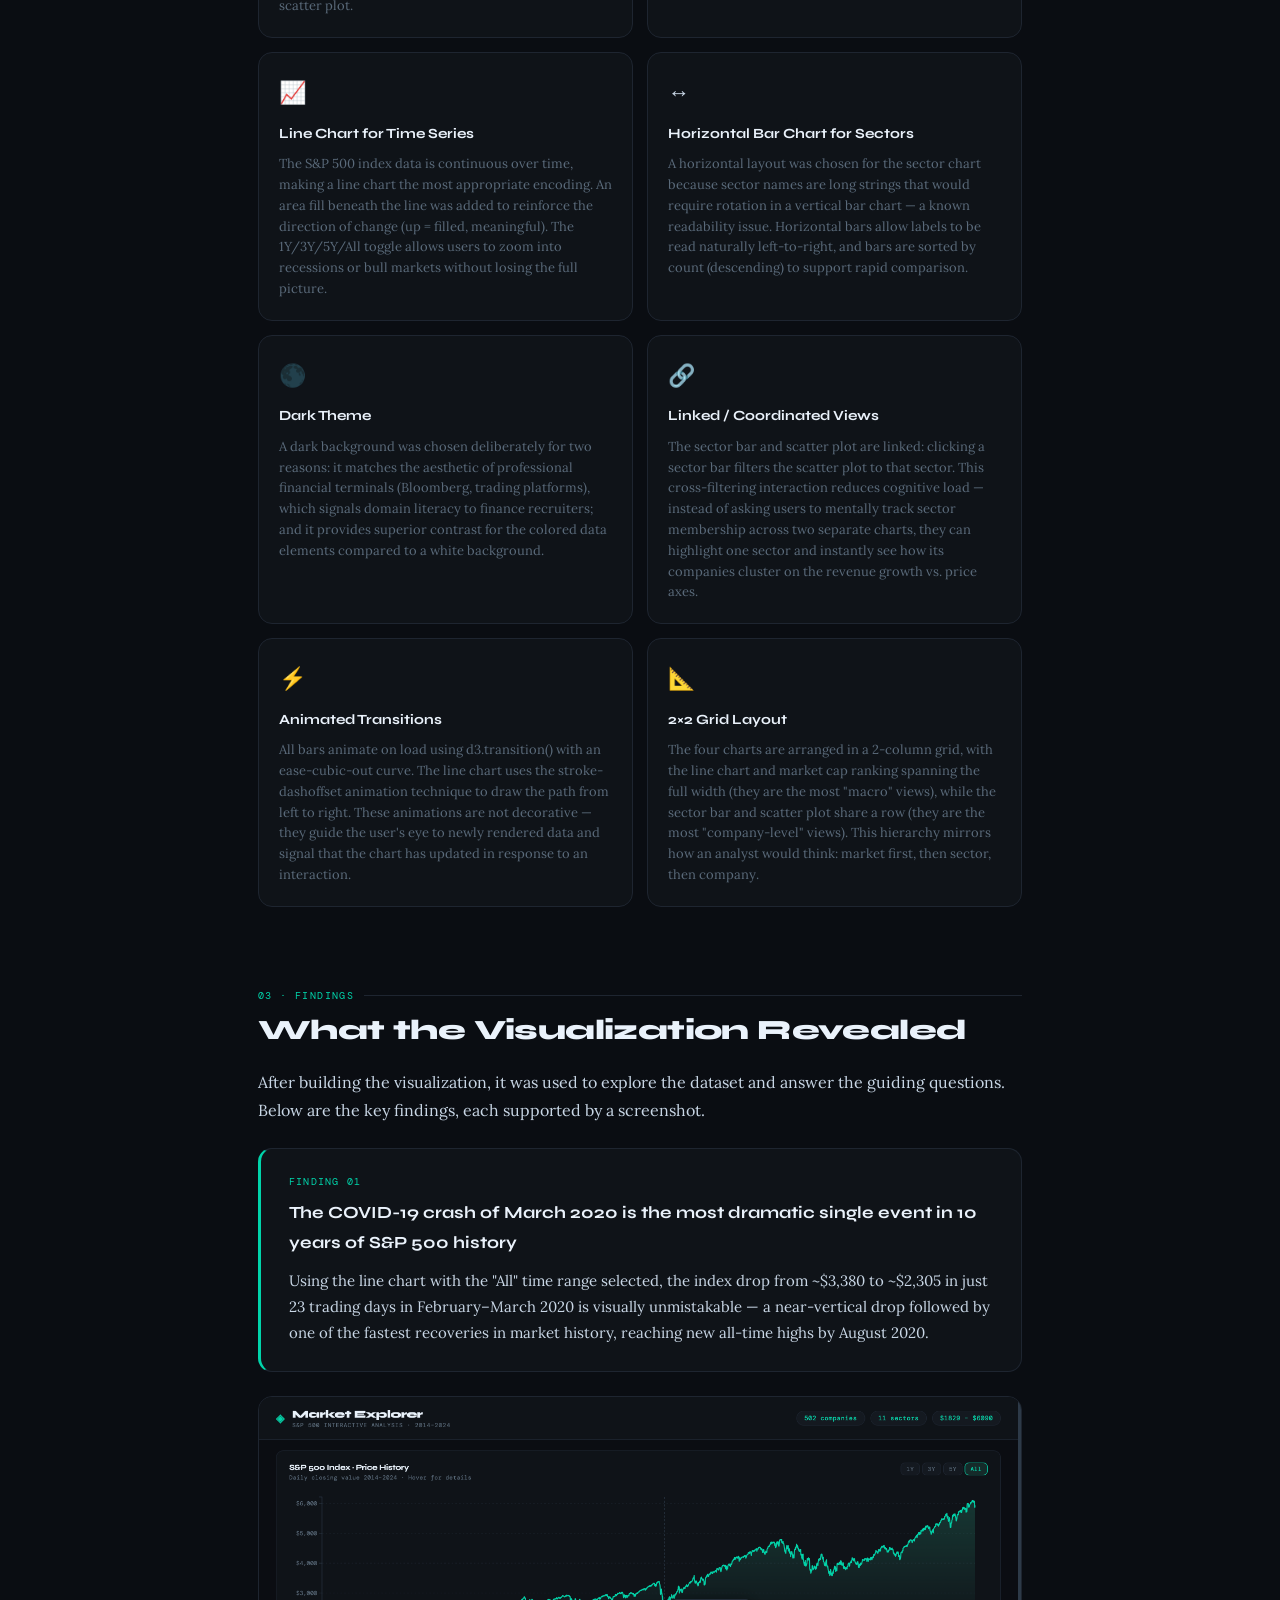
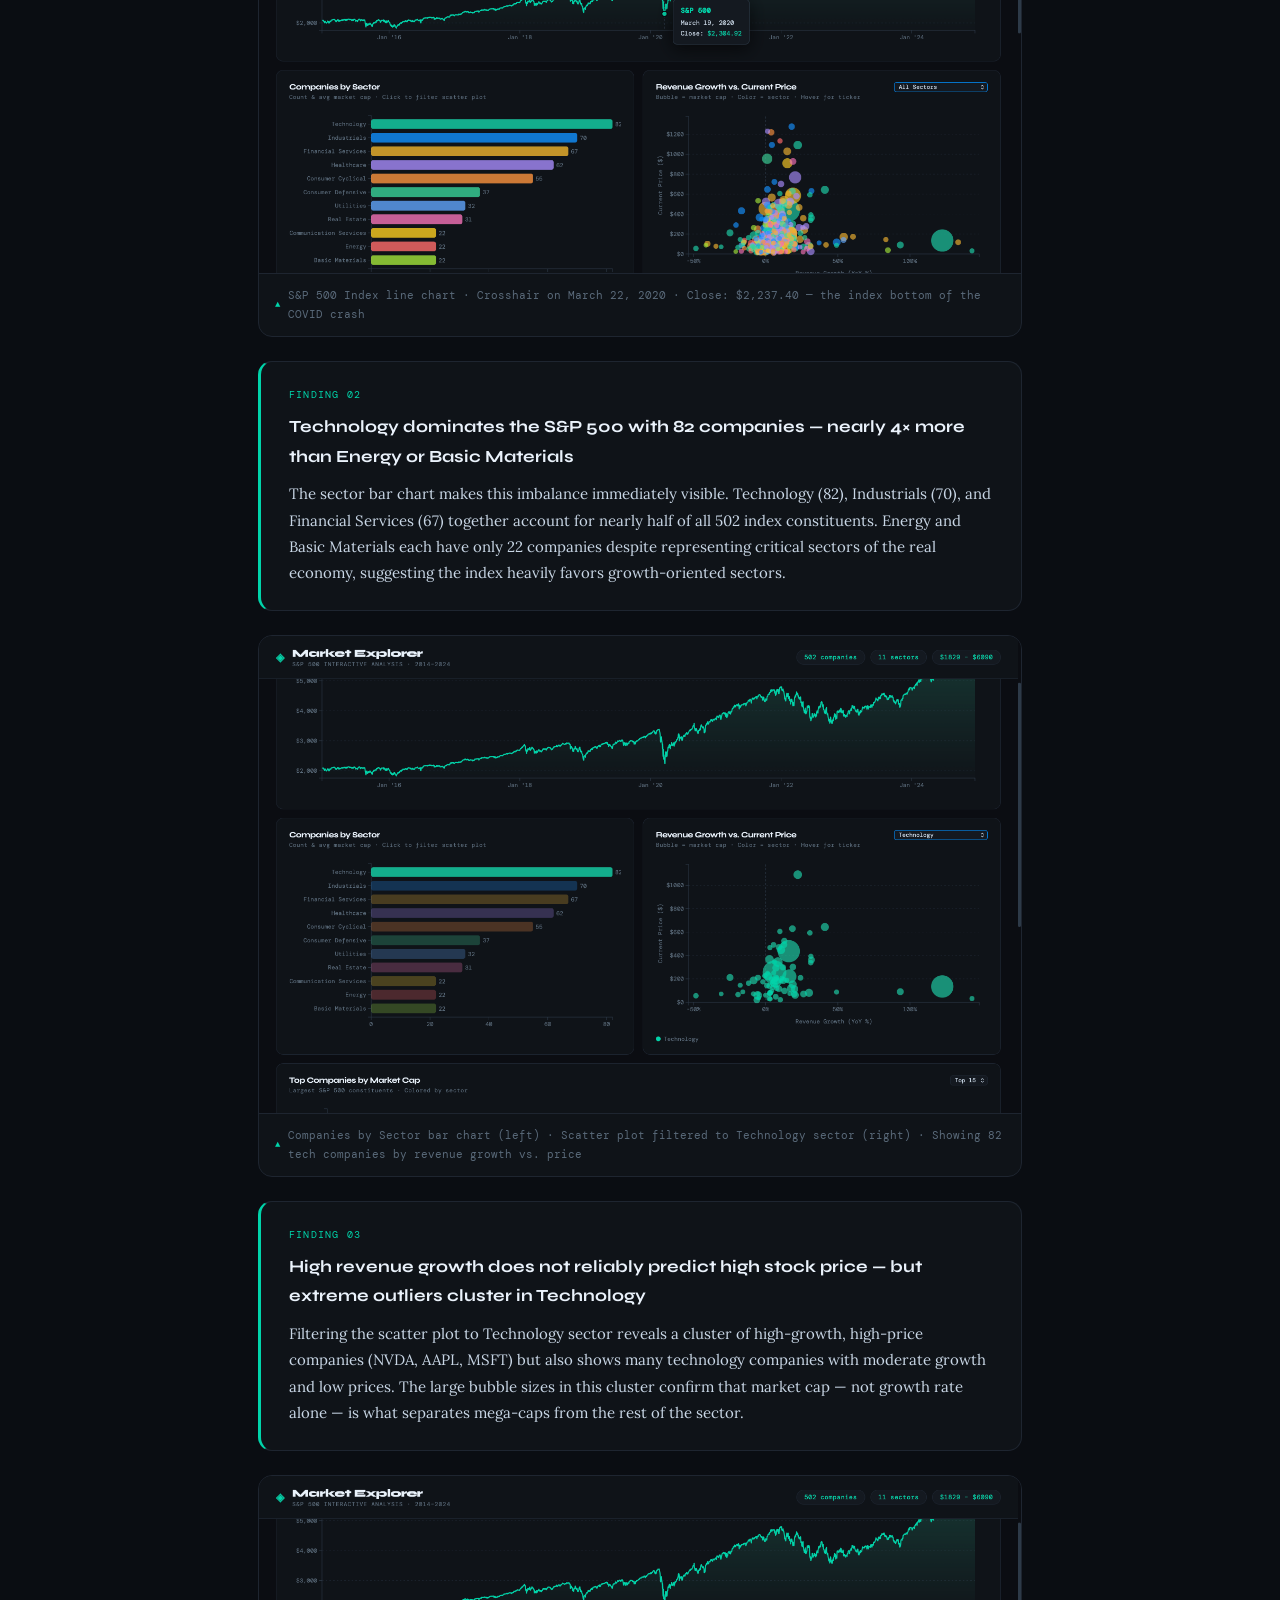
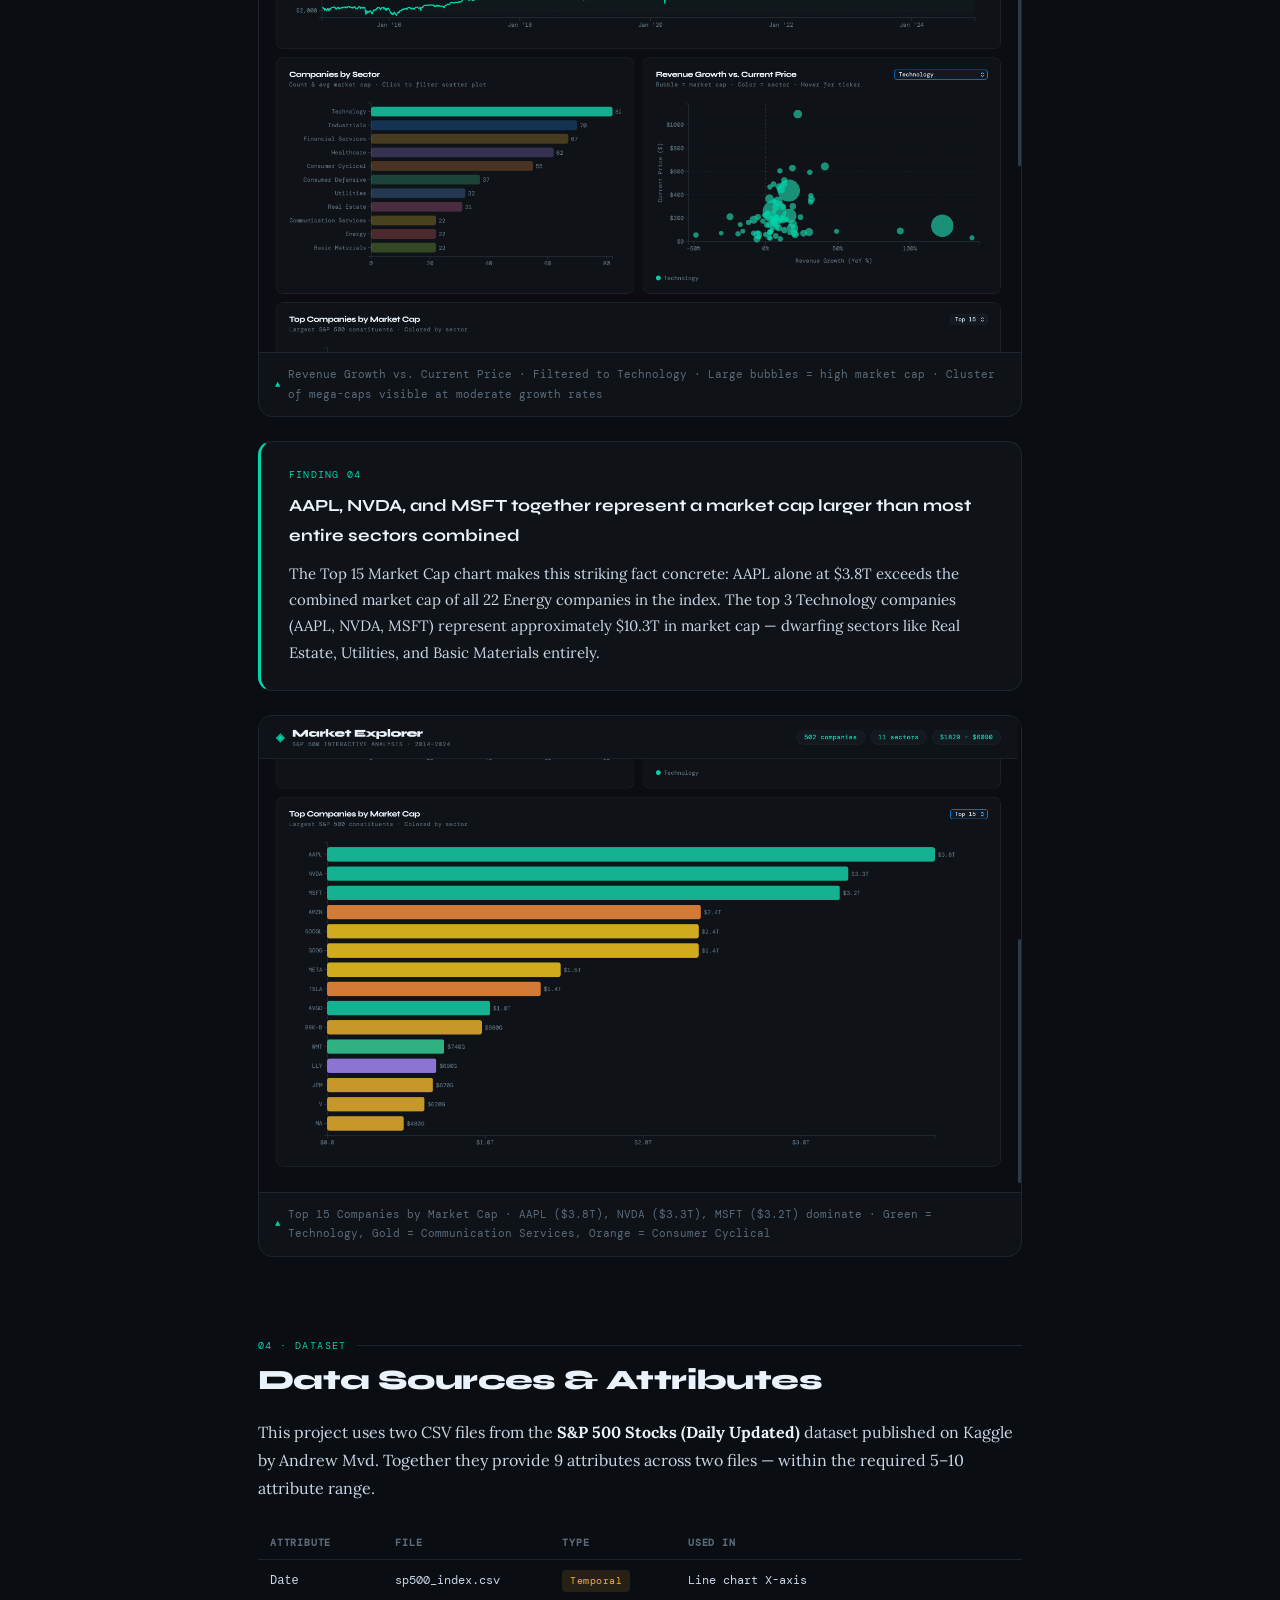
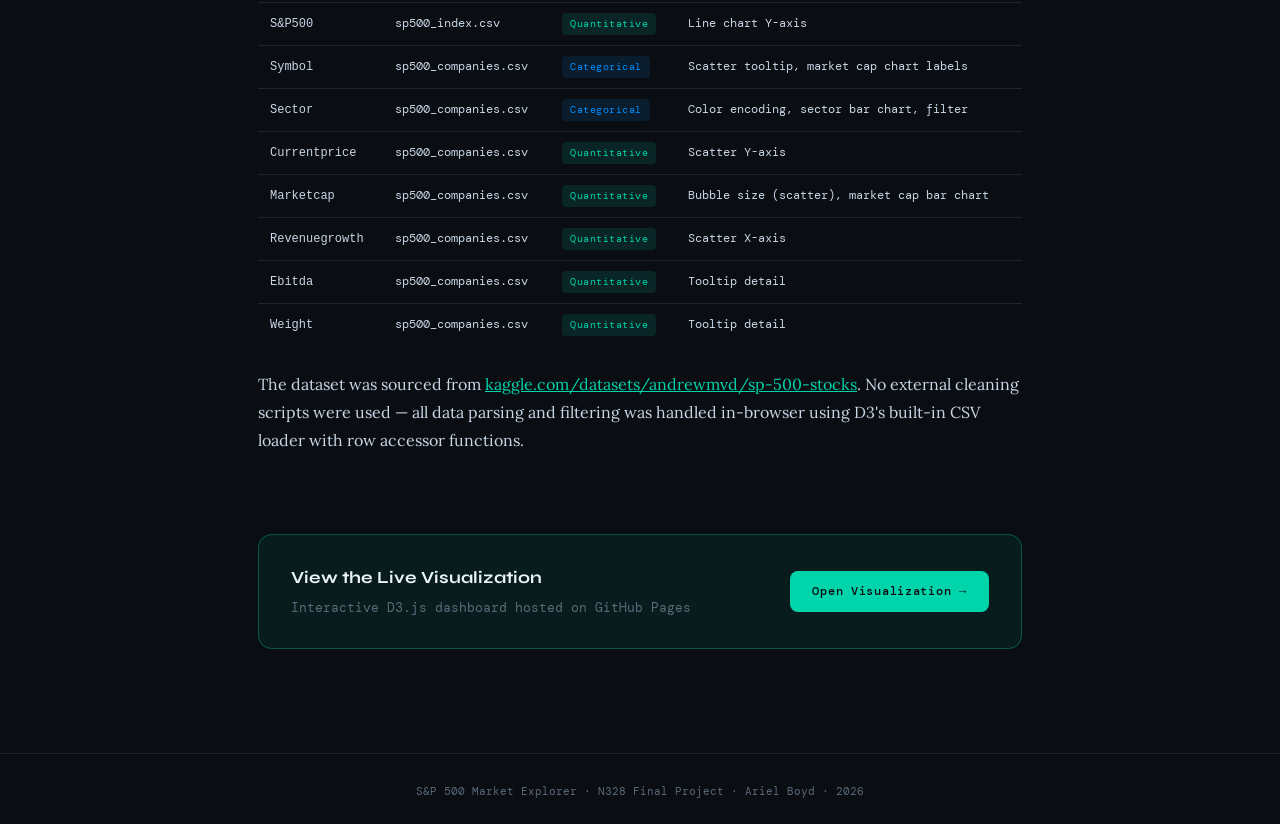
==== commit 96973288: "Fix documentation with real screenshots" ====
--- a/documentation.html
+++ b/documentation.html
@@ -758,12 +758,9 @@
       <p>Using the line chart with the "All" time range selected, the index drop from ~$3,380 to ~$2,305 in just 23 trading days in February–March 2020 is visually unmistakable — a near-vertical drop followed by one of the fastest recoveries in market history, reaching new all-time highs by August 2020.</p>
     </div>
 
-    <div class="screenshot-placeholder">
-      <div class="icon">📸</div>
-      <strong>Add Screenshot Here</strong>
-      <p>Take a screenshot of the line chart showing the COVID crash dip around Jan '20.<br>
-      Save it to your project folder and replace this div with:<br>
-      <code style="color:#00d4aa">&lt;img src="img/finding1.png" style="width:100%;border-radius:8px;"&gt;</code></p>
+    <div class="screenshot-box">
+      <img src="img/finding1.png" alt="S&P 500 line chart showing COVID crash on March 22, 2020 at $2,237.40">
+      <div class="screenshot-caption">S&P 500 Index line chart · Crosshair on March 22, 2020 · Close: $2,237.40 — the index bottom of the COVID crash</div>
     </div>
 
     <!-- FINDING 2 -->
@@ -773,11 +770,9 @@
       <p>The sector bar chart makes this imbalance immediately visible. Technology (82), Industrials (70), and Financial Services (67) together account for nearly half of all 502 index constituents. Energy and Basic Materials each have only 22 companies despite representing critical sectors of the real economy, suggesting the index heavily favors growth-oriented sectors.</p>
     </div>
 
-    <div class="screenshot-placeholder">
-      <div class="icon">📸</div>
-      <strong>Add Screenshot Here</strong>
-      <p>Take a screenshot of the Companies by Sector bar chart showing Technology at the top.<br>
-      Save it and replace this placeholder with an &lt;img&gt; tag.</p>
+    <div class="screenshot-box">
+      <img src="img/finding2.png" alt="Companies by Sector bar chart and Technology-filtered scatter plot">
+      <div class="screenshot-caption">Companies by Sector bar chart (left) · Scatter plot filtered to Technology sector (right) · Showing 82 tech companies by revenue growth vs. price</div>
     </div>
 
     <!-- FINDING 3 -->
@@ -787,11 +782,9 @@
       <p>Filtering the scatter plot to Technology sector reveals a cluster of high-growth, high-price companies (NVDA, AAPL, MSFT) but also shows many technology companies with moderate growth and low prices. The large bubble sizes in this cluster confirm that market cap — not growth rate alone — is what separates mega-caps from the rest of the sector.</p>
     </div>
 
-    <div class="screenshot-placeholder">
-      <div class="icon">📸</div>
-      <strong>Add Screenshot Here</strong>
-      <p>Filter the scatter to "Technology" using the dropdown, then screenshot the result.<br>
-      Save it and replace this placeholder with an &lt;img&gt; tag.</p>
+    <div class="screenshot-box">
+      <img src="img/finding2.png" alt="Scatter plot filtered to Technology sector showing bubble clusters">
+      <div class="screenshot-caption">Revenue Growth vs. Current Price · Filtered to Technology · Large bubbles = high market cap · Cluster of mega-caps visible at moderate growth rates</div>
     </div>
 
     <!-- FINDING 4 -->
@@ -801,11 +794,9 @@
       <p>The Top 15 Market Cap chart makes this striking fact concrete: AAPL alone at $3.8T exceeds the combined market cap of all 22 Energy companies in the index. The top 3 Technology companies (AAPL, NVDA, MSFT) represent approximately $10.3T in market cap — dwarfing sectors like Real Estate, Utilities, and Basic Materials entirely.</p>
     </div>
 
-    <div class="screenshot-placeholder">
-      <div class="icon">📸</div>
-      <strong>Add Screenshot Here</strong>
-      <p>Take a screenshot of the Top Companies by Market Cap chart set to "Top 15".<br>
-      Save it and replace this placeholder with an &lt;img&gt; tag.</p>
+    <div class="screenshot-box">
+      <img src="img/finding4.png" alt="Top 15 companies by market cap showing AAPL at $3.8T">
+      <div class="screenshot-caption">Top 15 Companies by Market Cap · AAPL ($3.8T), NVDA ($3.3T), MSFT ($3.2T) dominate · Green = Technology, Gold = Communication Services, Orange = Consumer Cyclical</div>
     </div>
 
   </div>
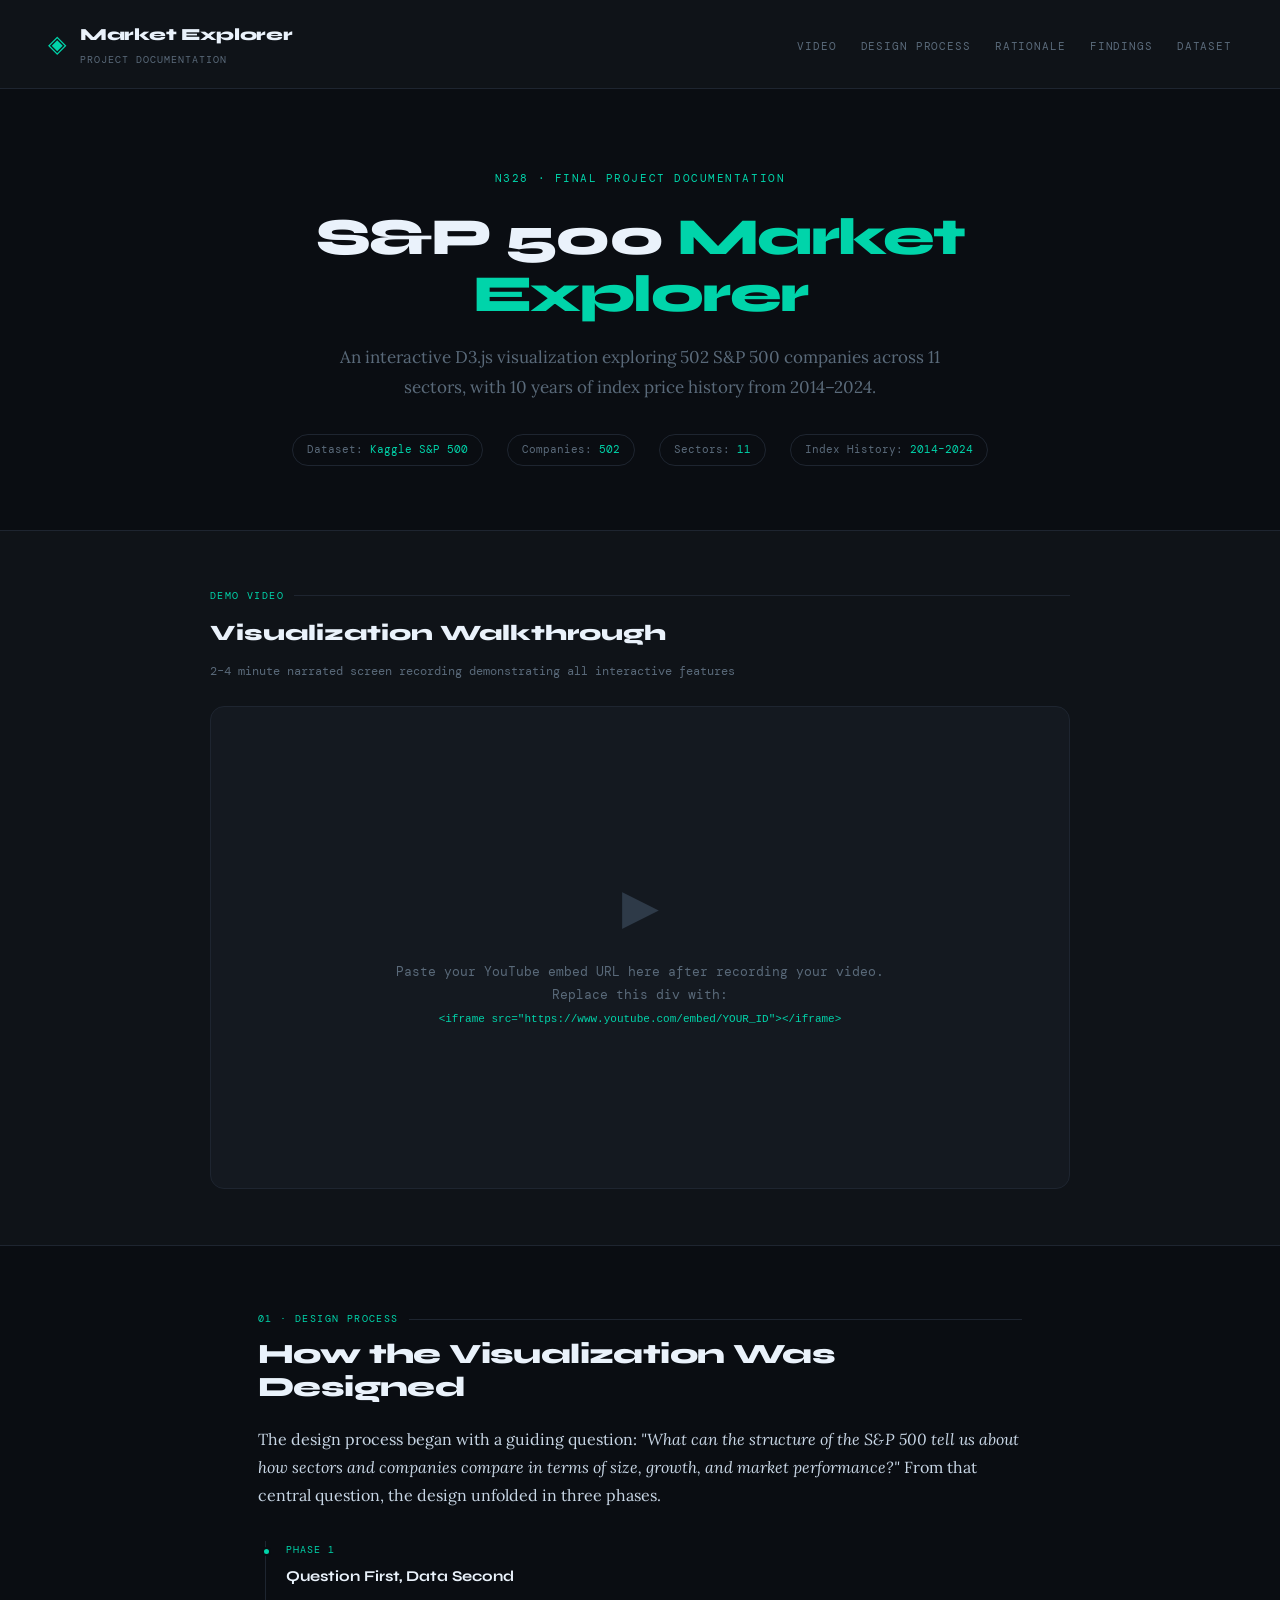
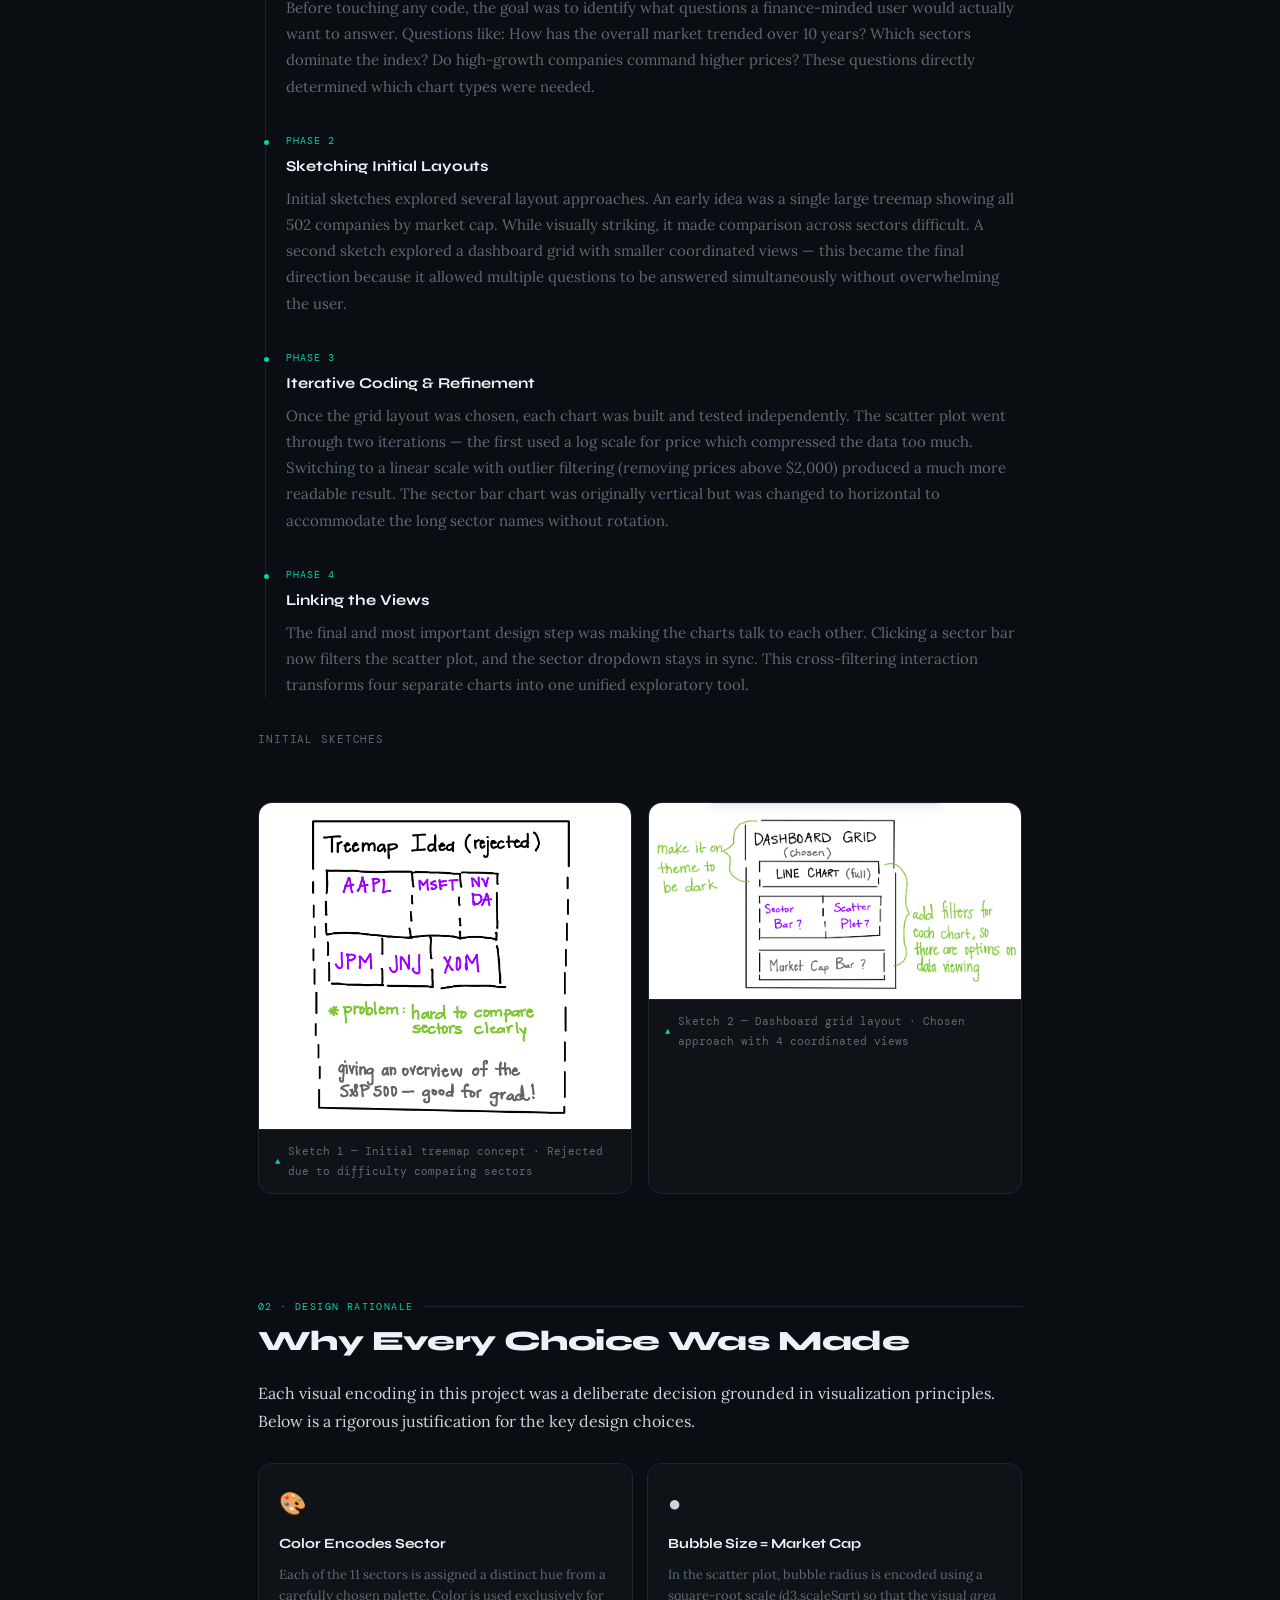
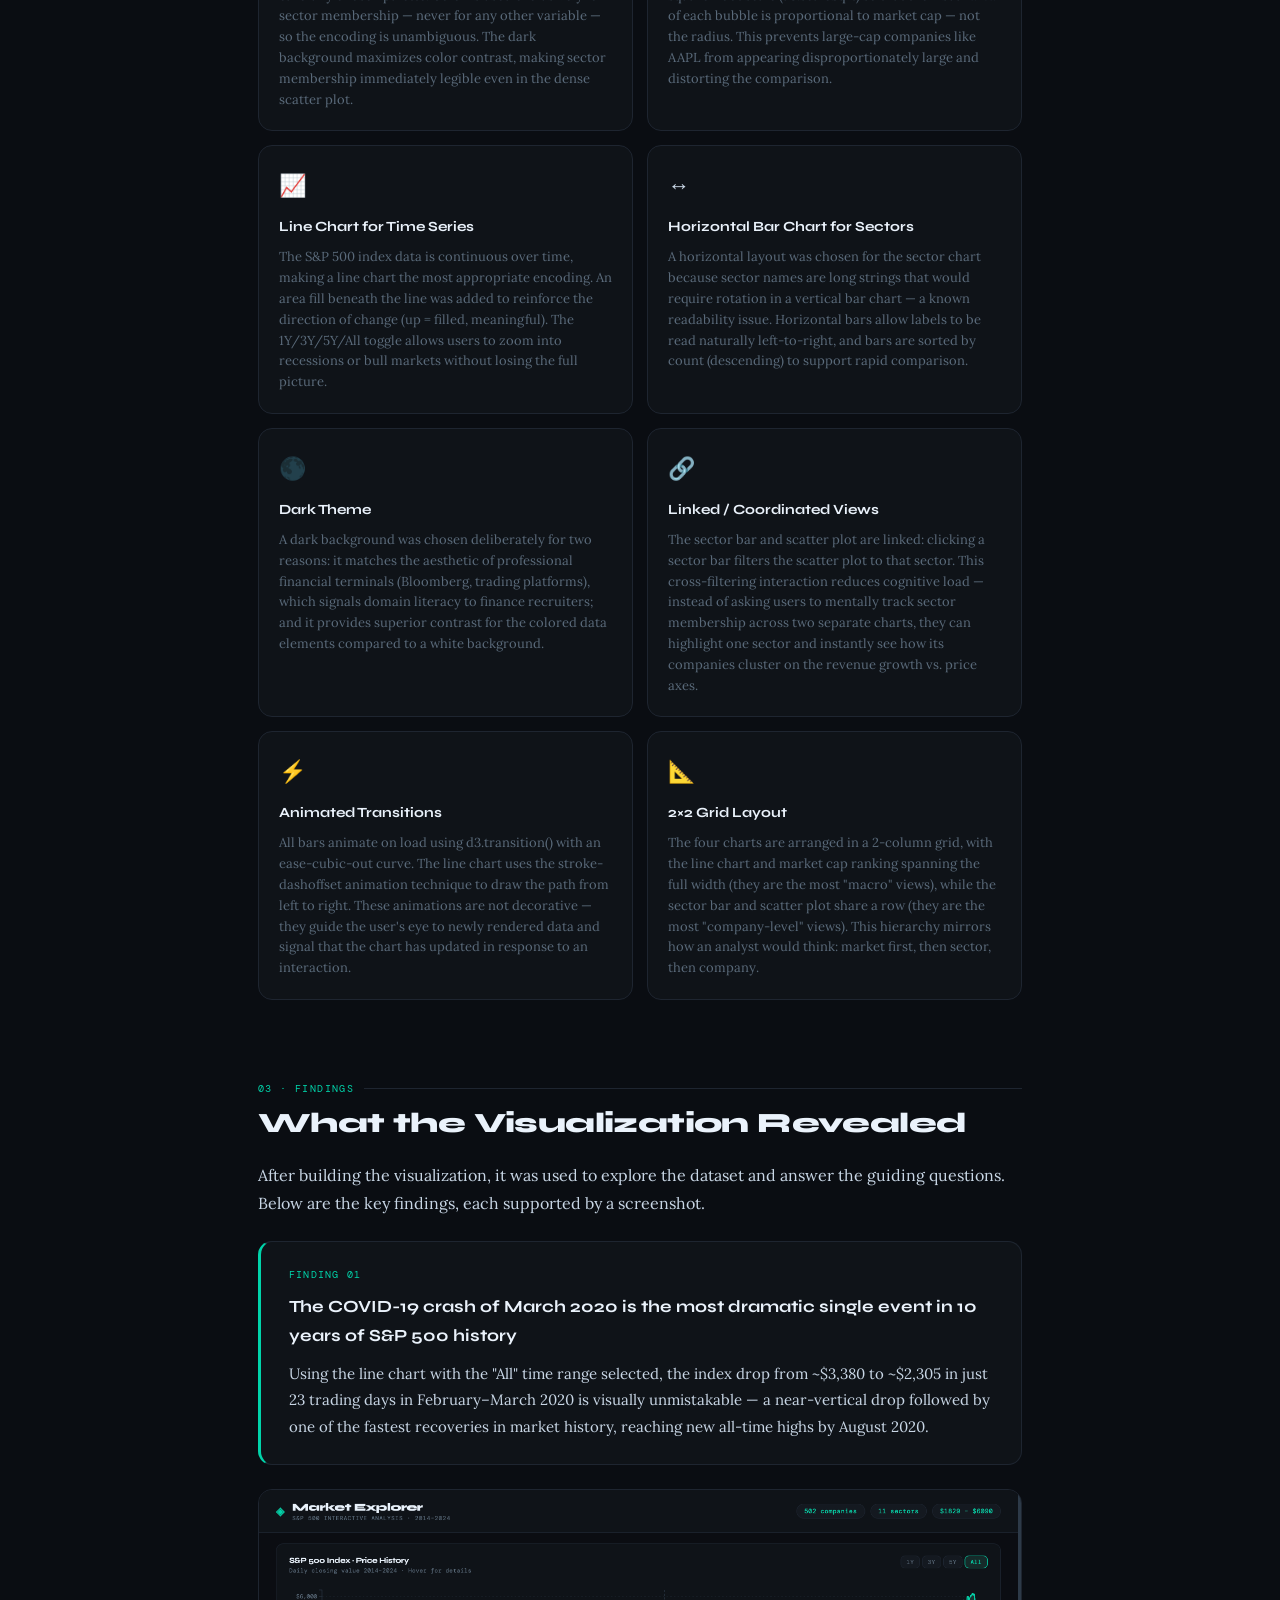
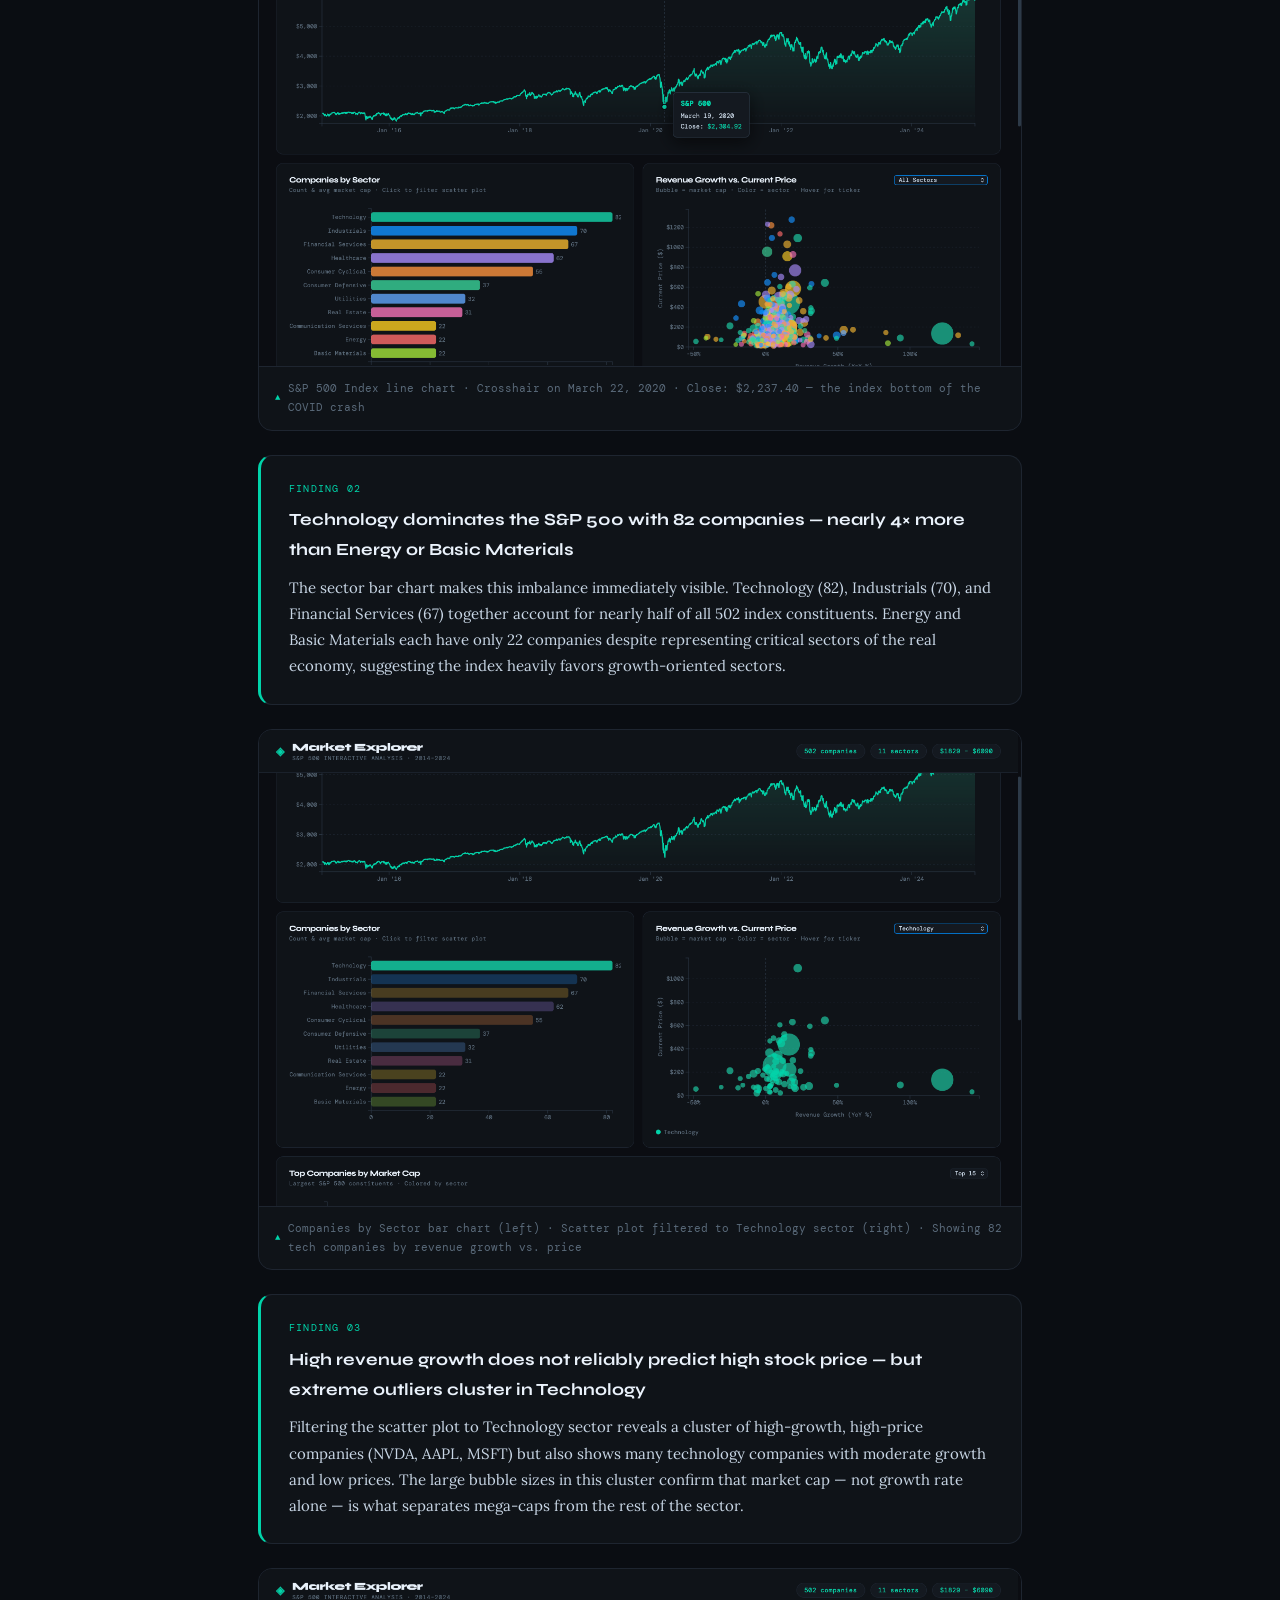
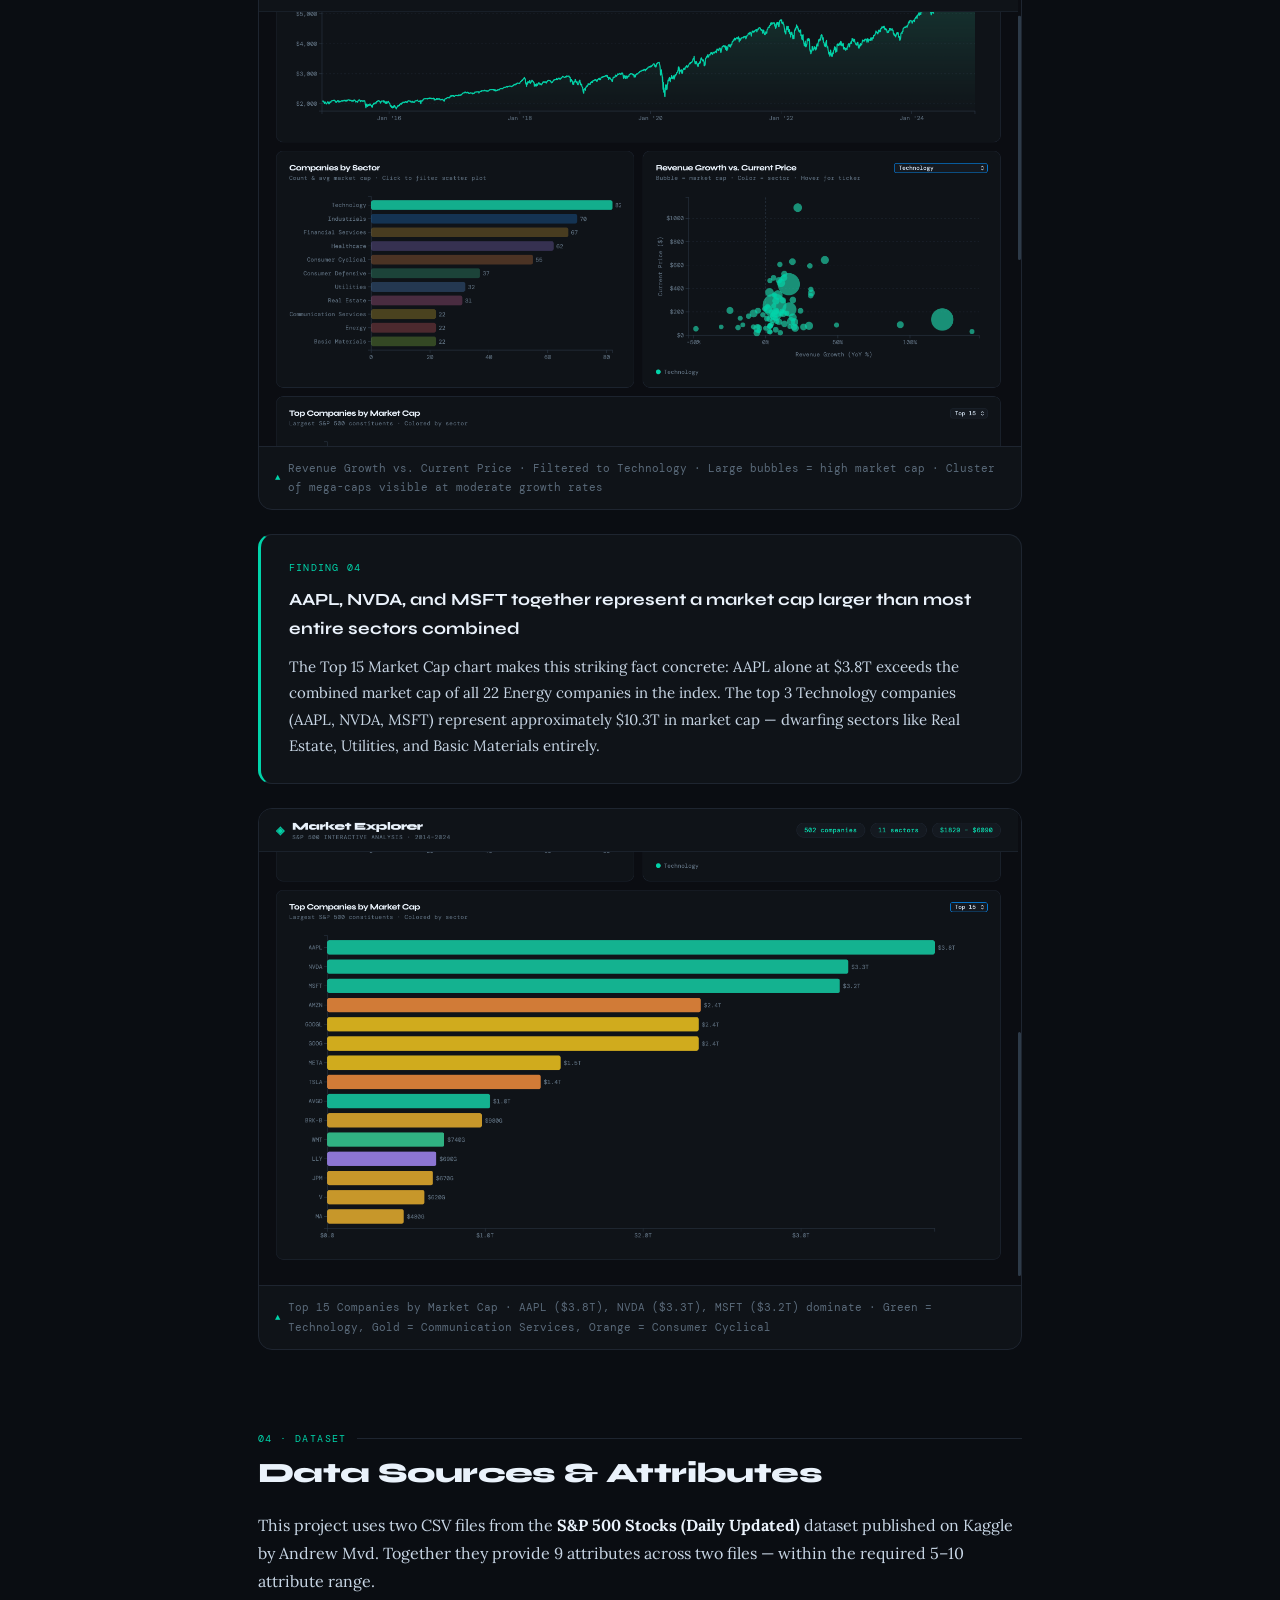
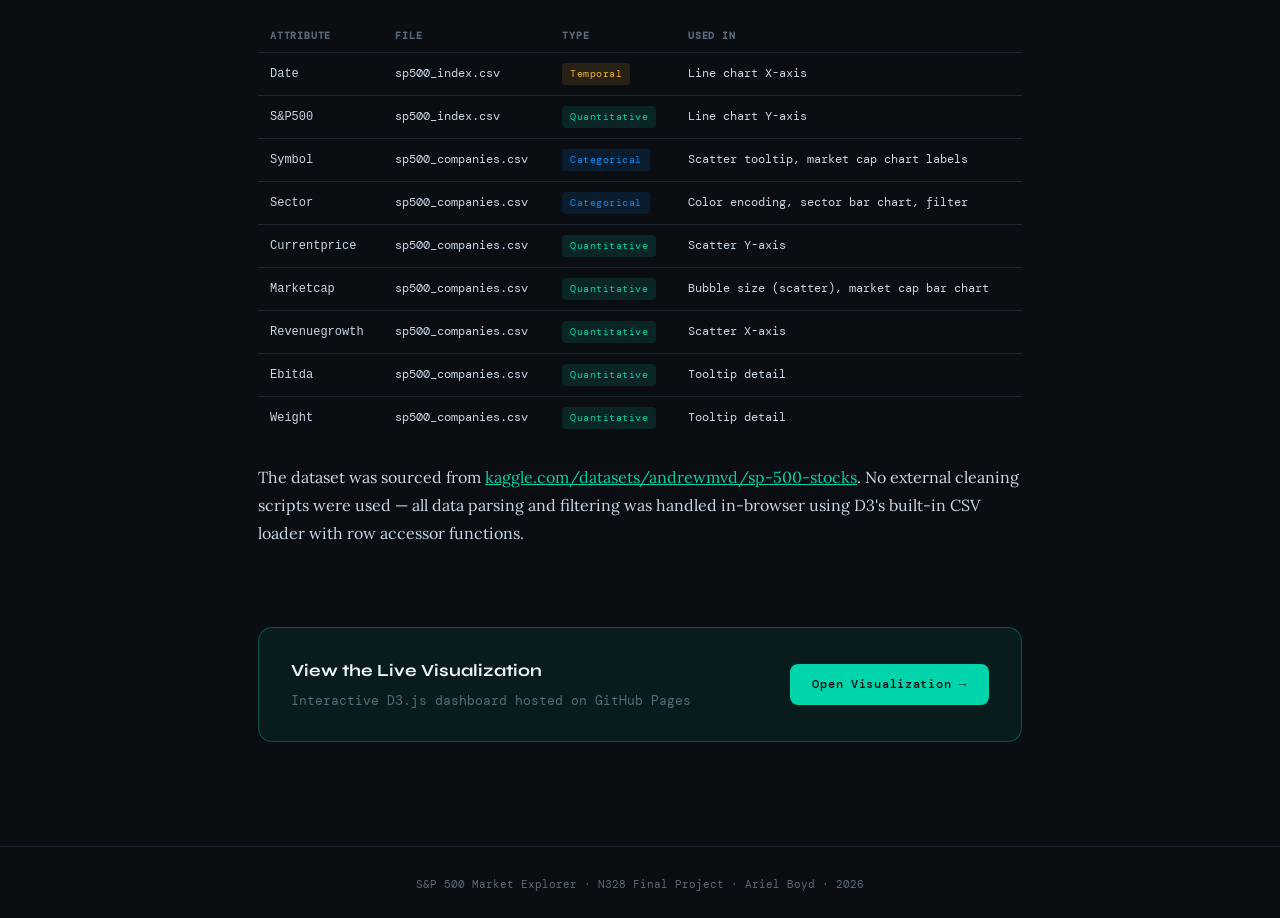
==== commit 6cd93196: "Fix sketches in documentation" ====
--- a/documentation.html
+++ b/documentation.html
@@ -670,18 +670,15 @@
     <!-- SKETCH PLACEHOLDERS -->
     <p style="font-family:'DM Mono',monospace;font-size:11px;color:#5a6a7a;text-transform:uppercase;letter-spacing:0.08em;margin-bottom:12px;">Initial Sketches</p>
     <div class="sketch-grid">
-      <div class="sketch-box">
-        <span class="sketch-icon">✏</span>
-        <p><strong style="color:#c8d6e5;display:block;margin-bottom:4px;">Sketch 1 — Treemap Concept</strong>Replace this box with a photo or scan of your initial treemap sketch</p>
-      </div>
-      <div class="sketch-box">
-        <span class="sketch-icon">✏</span>
-        <p><strong style="color:#c8d6e5;display:block;margin-bottom:4px;">Sketch 2 — Dashboard Grid</strong>Replace this box with a photo or scan of your grid layout sketch</p>
-      </div>
-    </div>
-    <p style="font-family:'DM Mono',monospace;font-size:11px;color:#5a6a7a;margin-top:8px;">
-      💡 <em>To add sketches: take a photo with your phone, save as .jpg, add to your project folder, then replace the sketch-box divs above with &lt;img&gt; tags.</em>
-    </p>
+      <div class="screenshot-box">
+        <img src="img/sketch1.png" alt="Initial treemap concept sketch">
+        <div class="screenshot-caption">Sketch 1 — Initial treemap concept · Rejected due to difficulty comparing sectors</div>
+      </div>
+      <div class="screenshot-box">
+        <img src="img/sketch2.png" alt="Dashboard grid layout sketch">
+        <div class="screenshot-caption">Sketch 2 — Dashboard grid layout · Chosen approach with 4 coordinated views</div>
+      </div>
+    </div>
   </div>
 
   <!-- ── SECTION 2: DESIGN RATIONALE ── -->
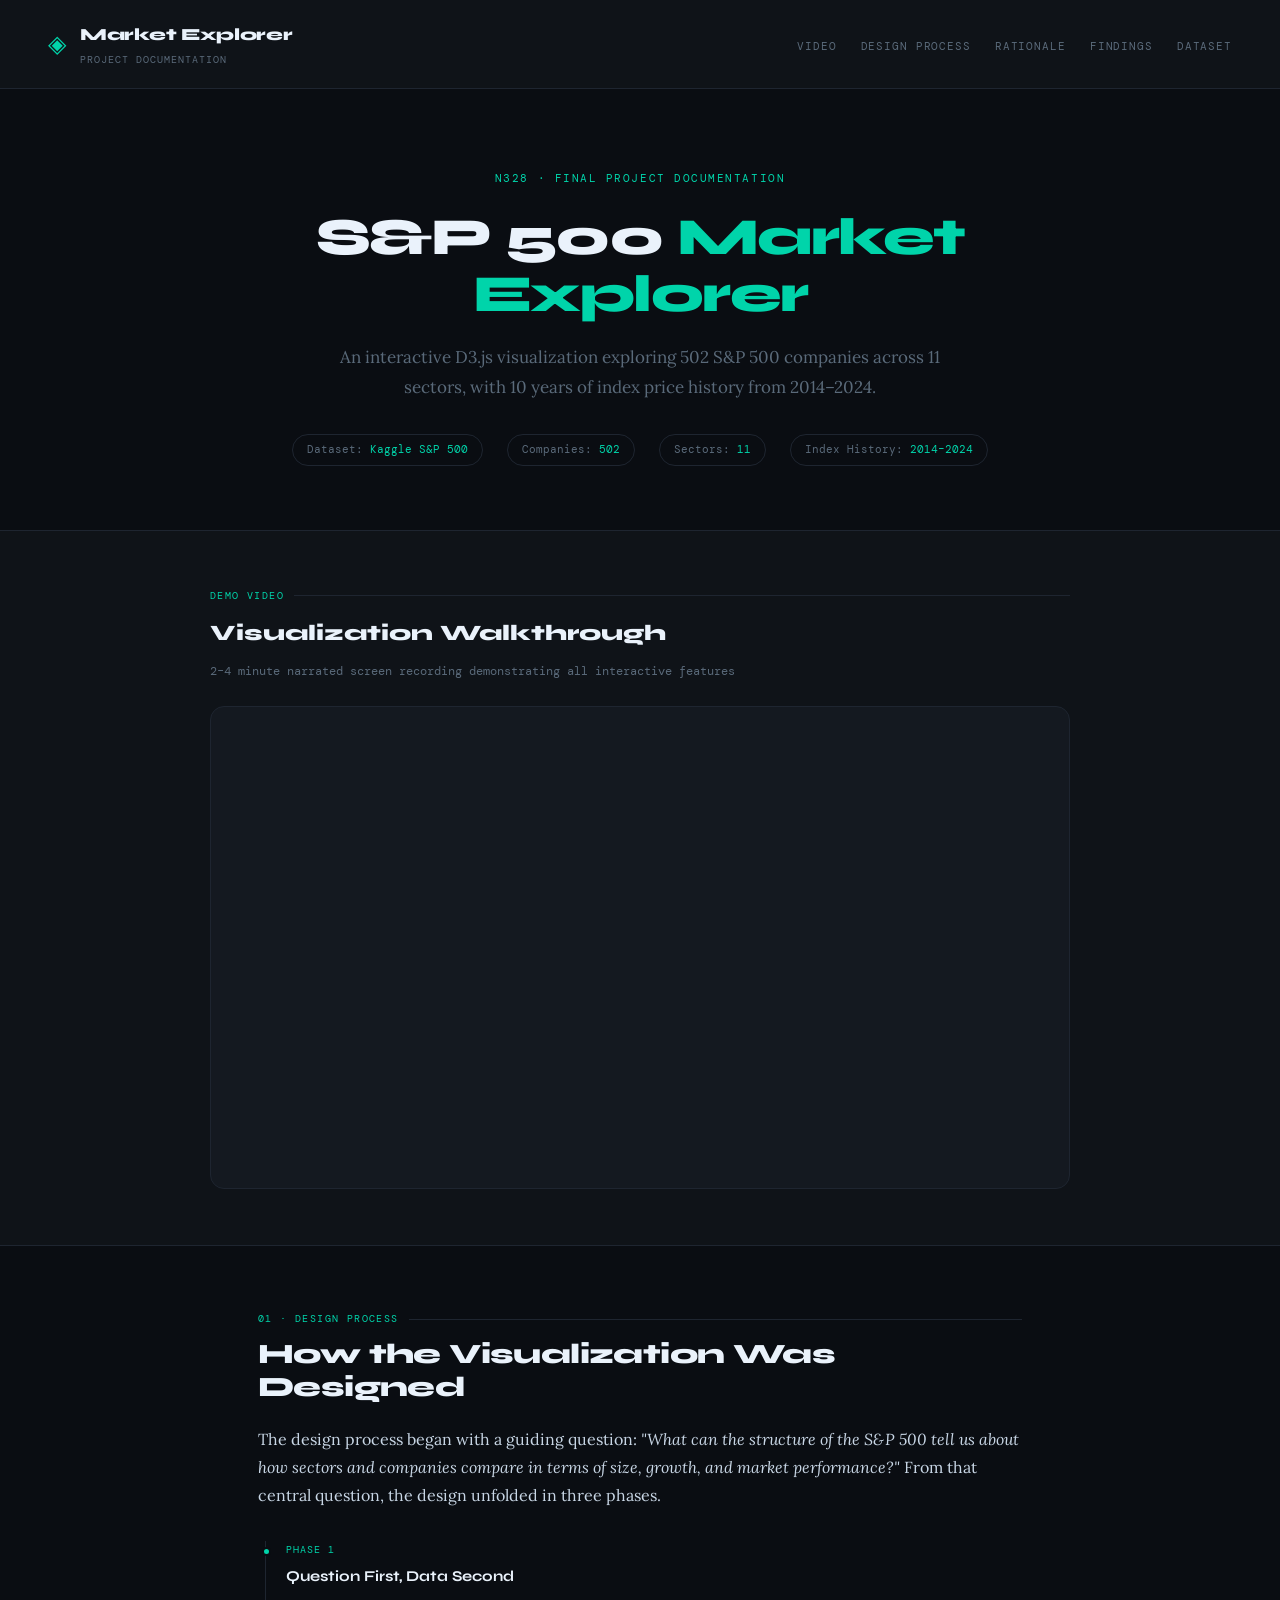
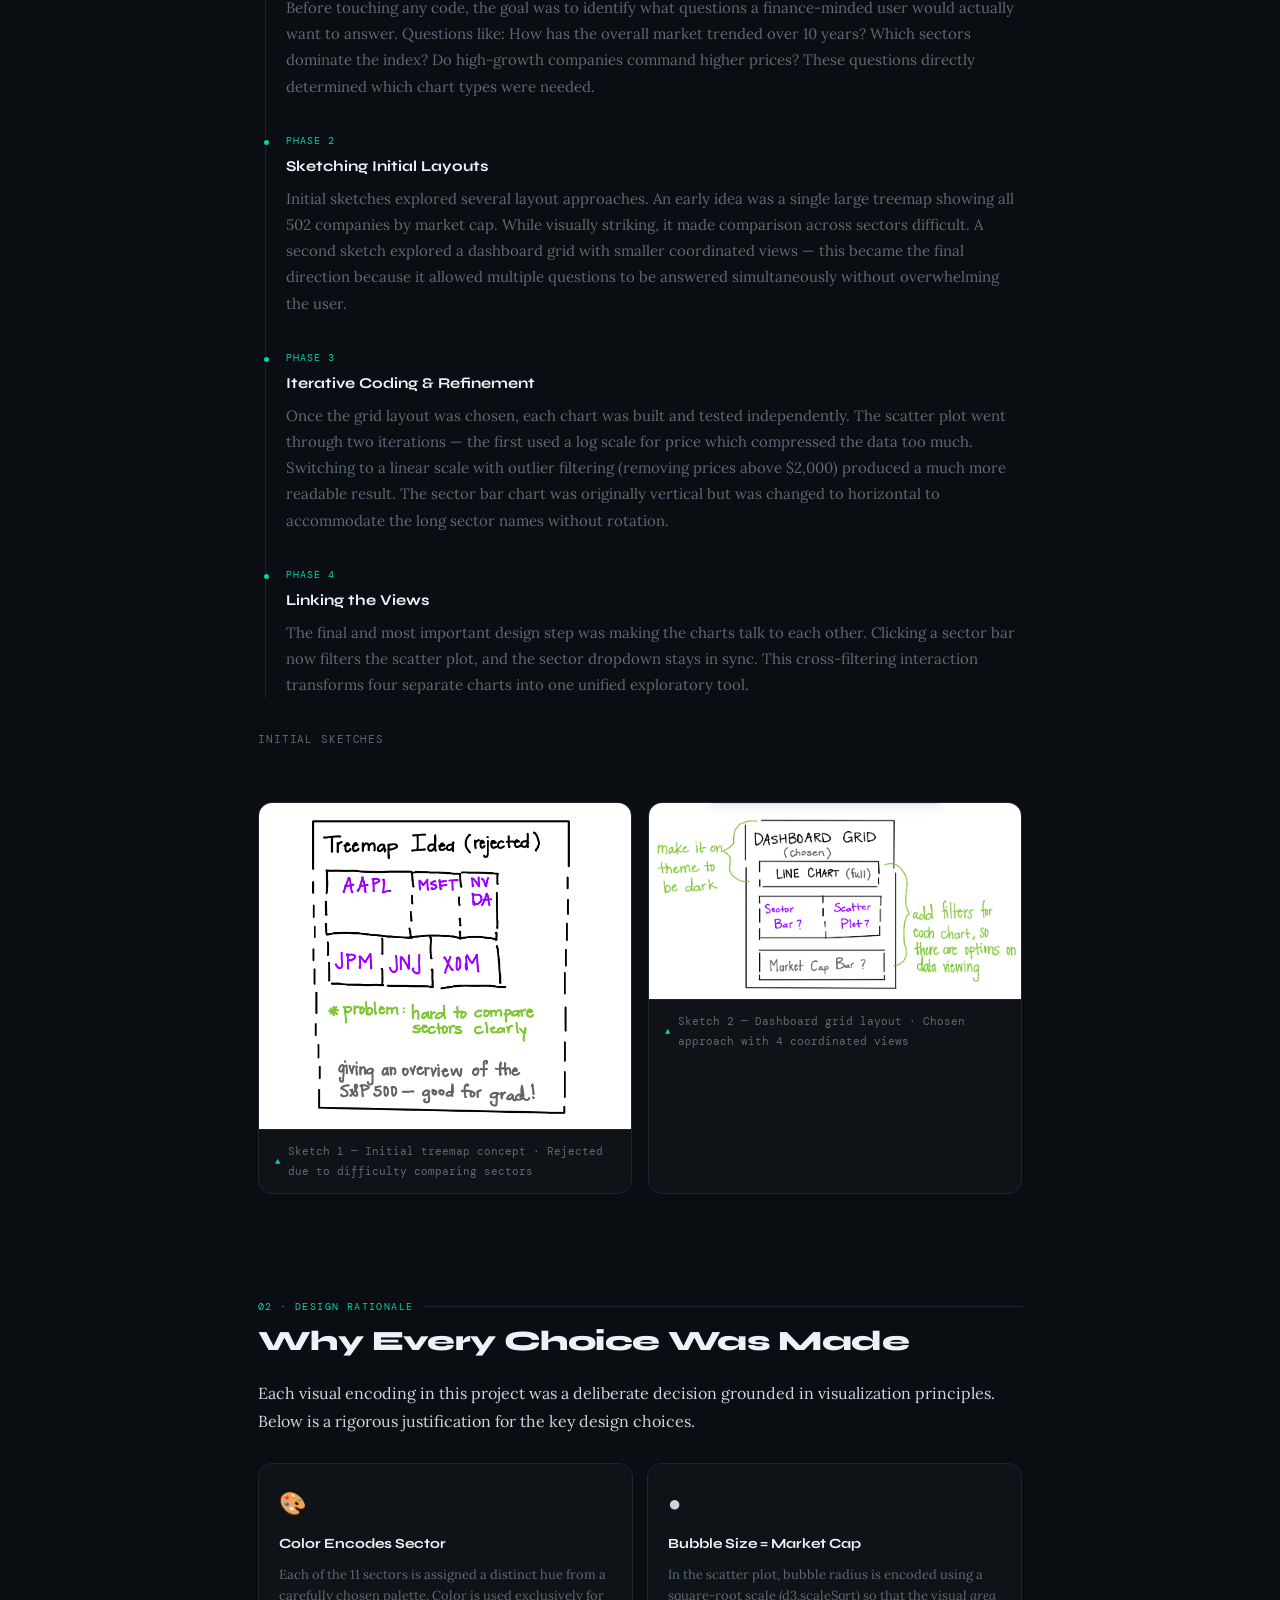
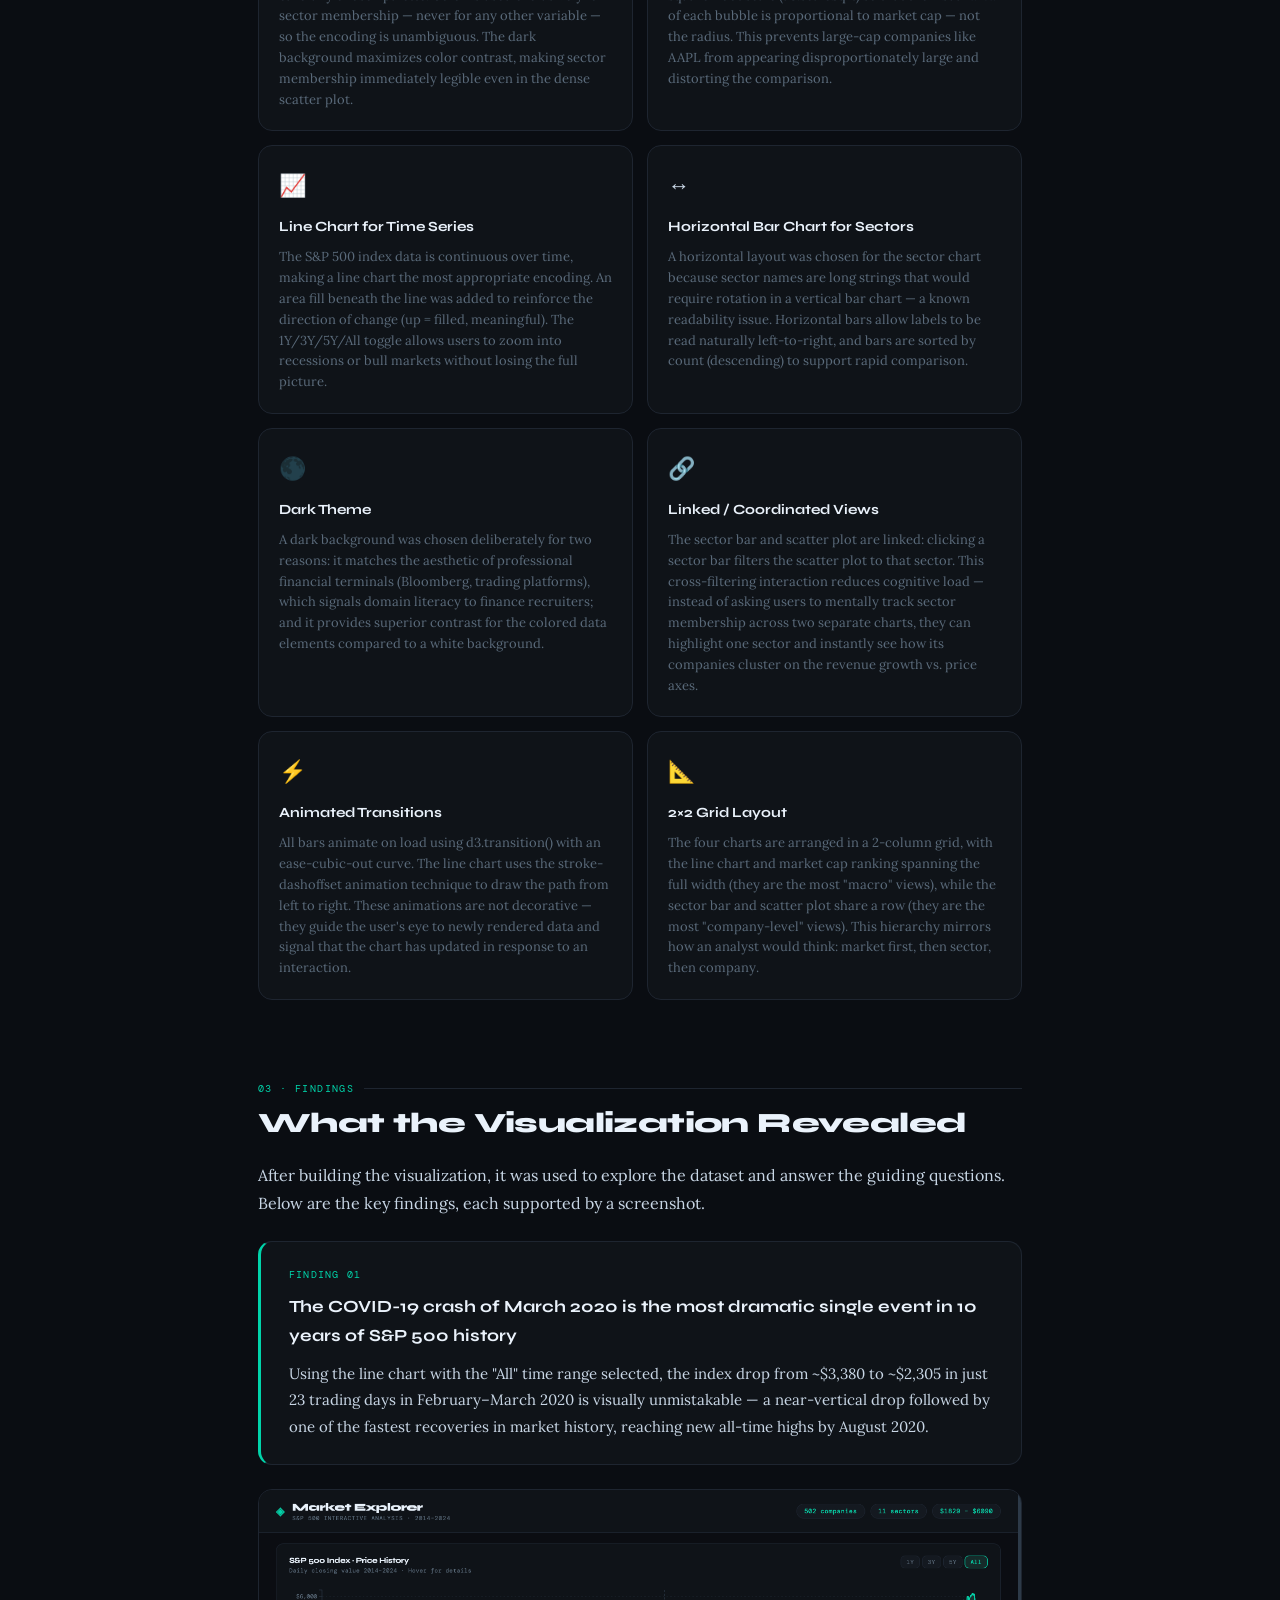
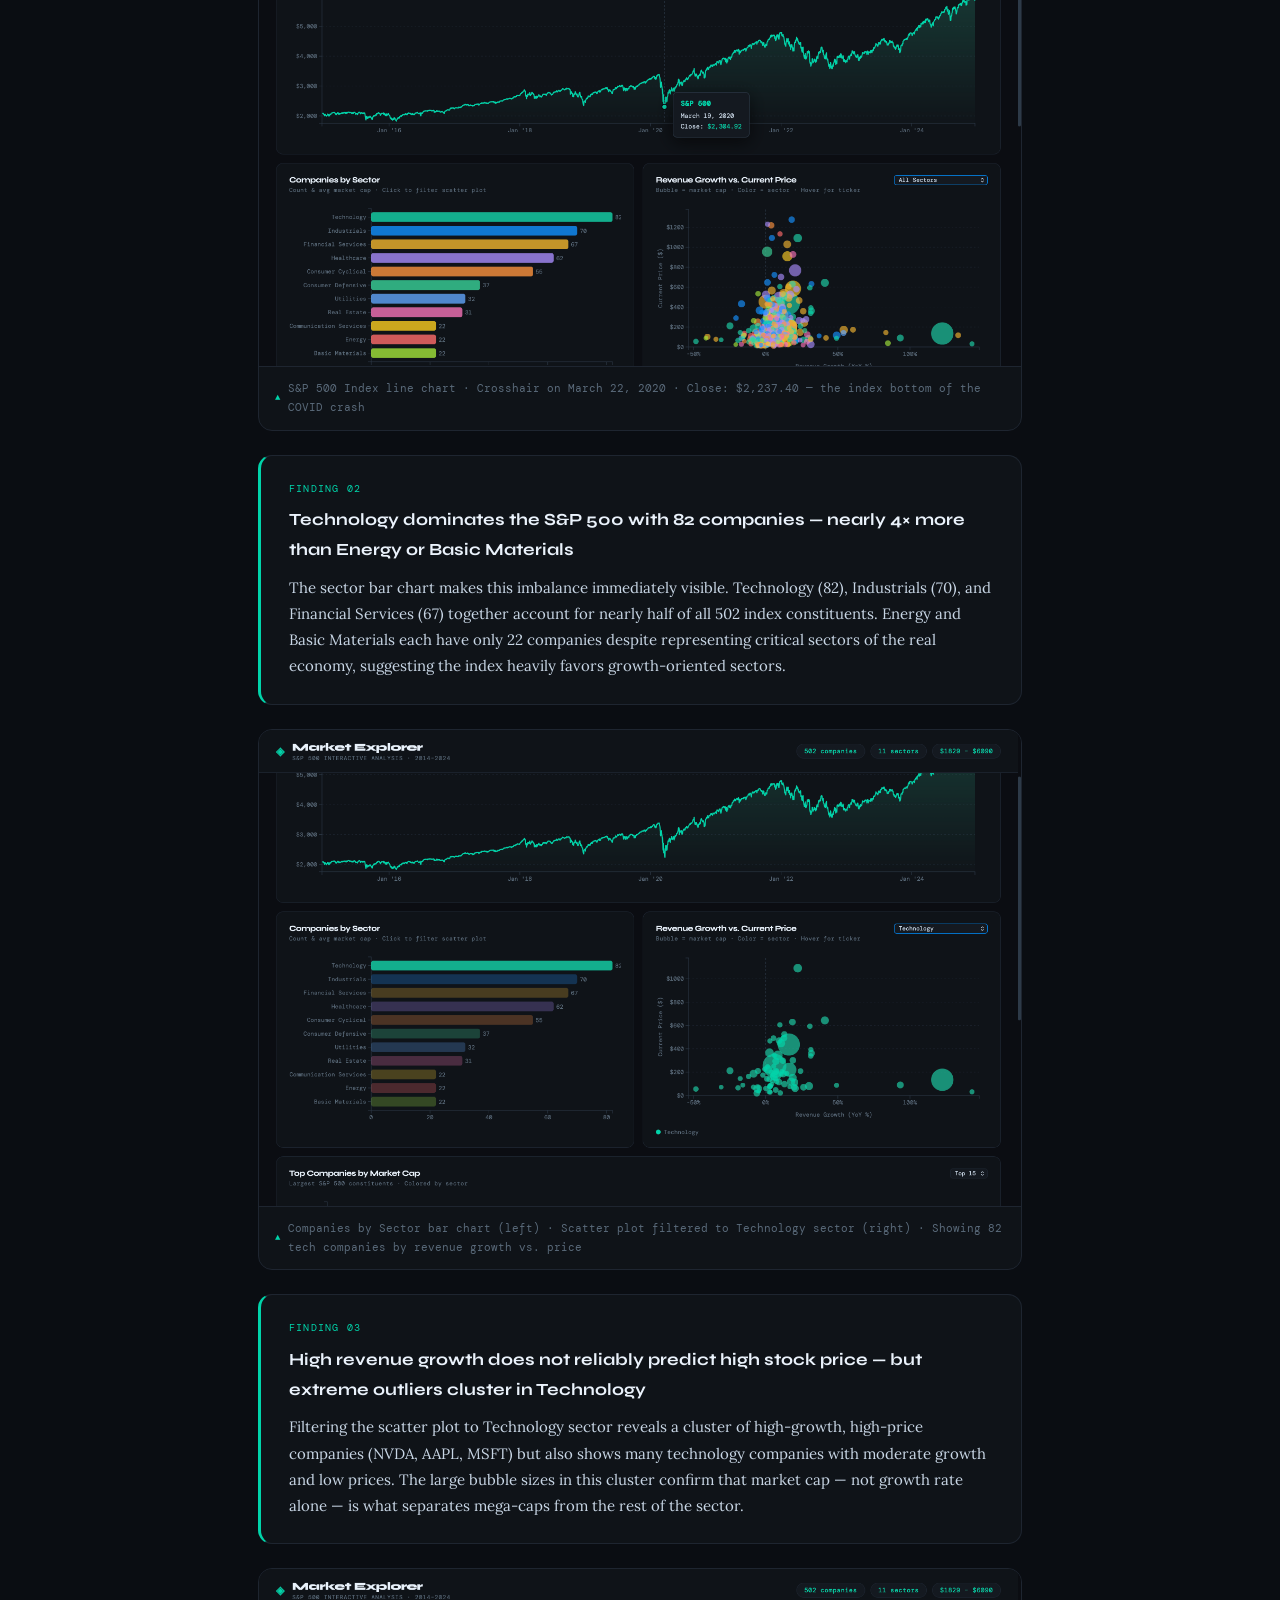
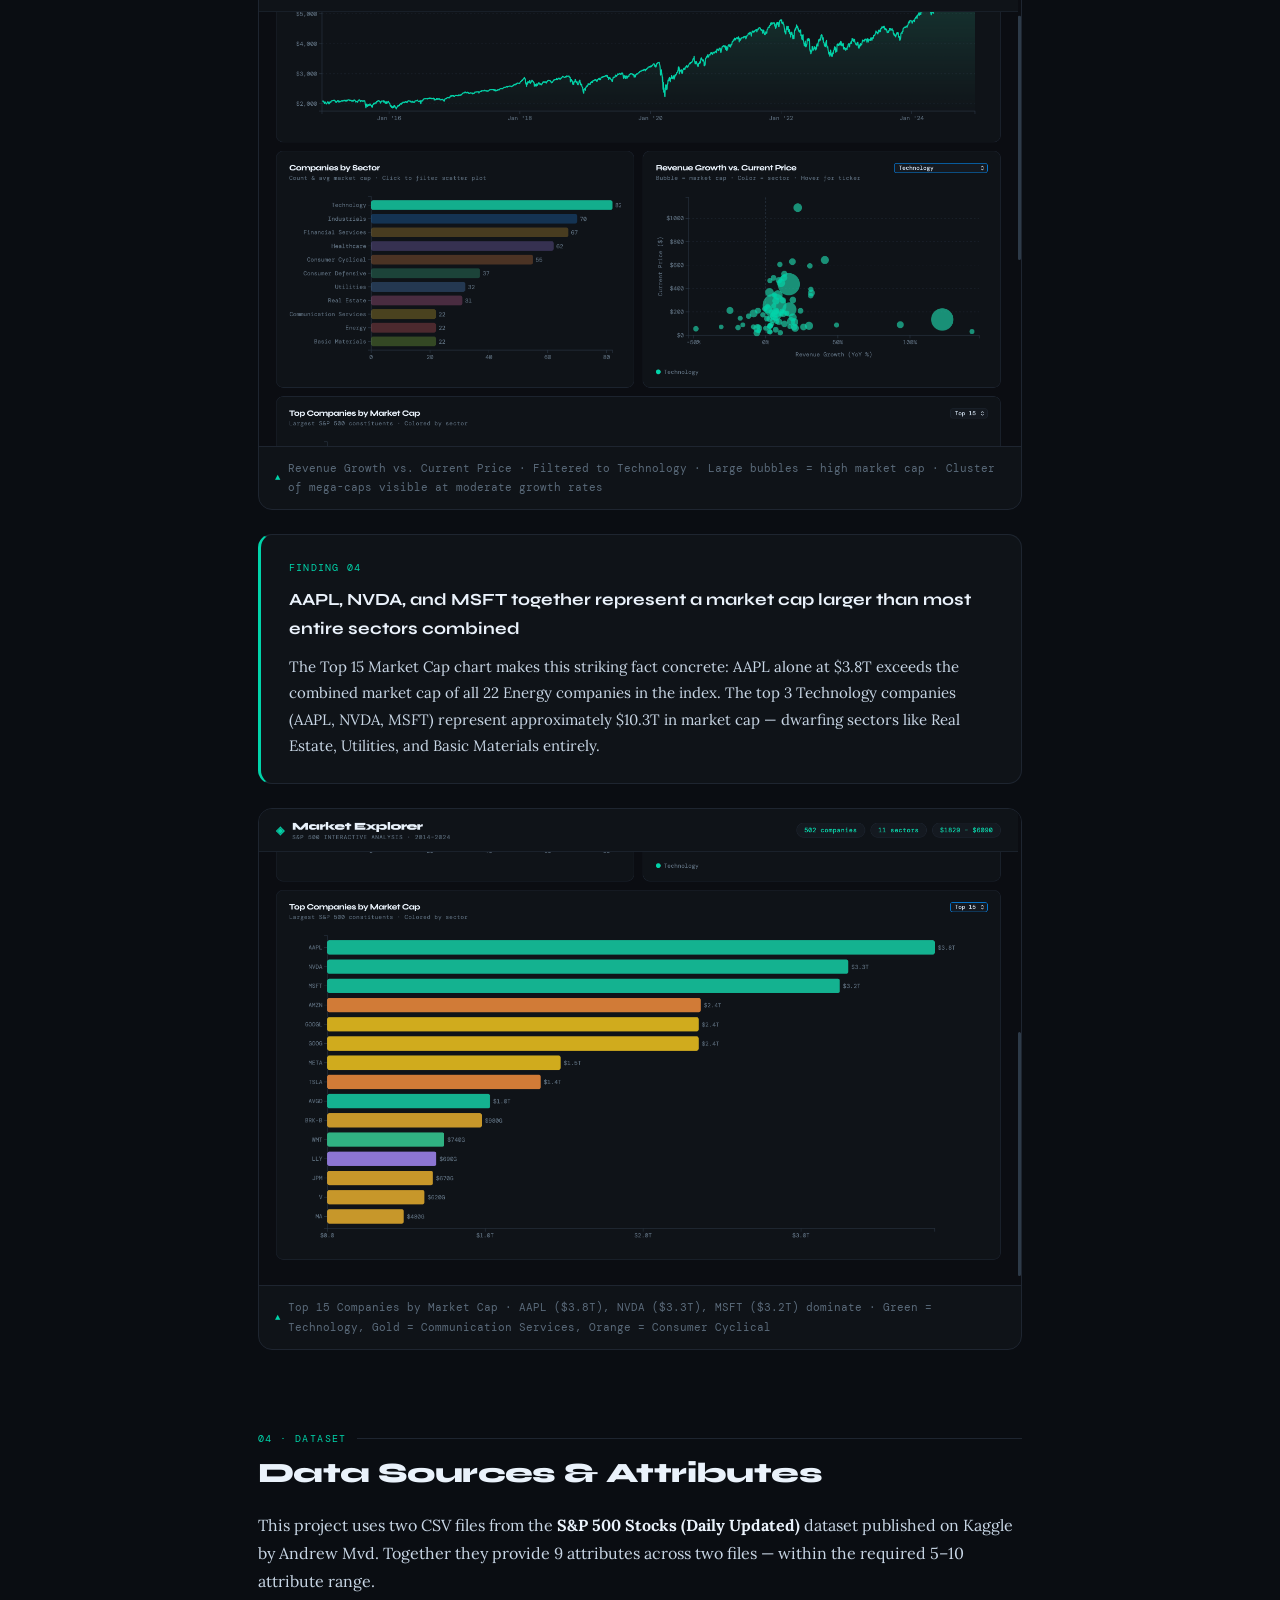
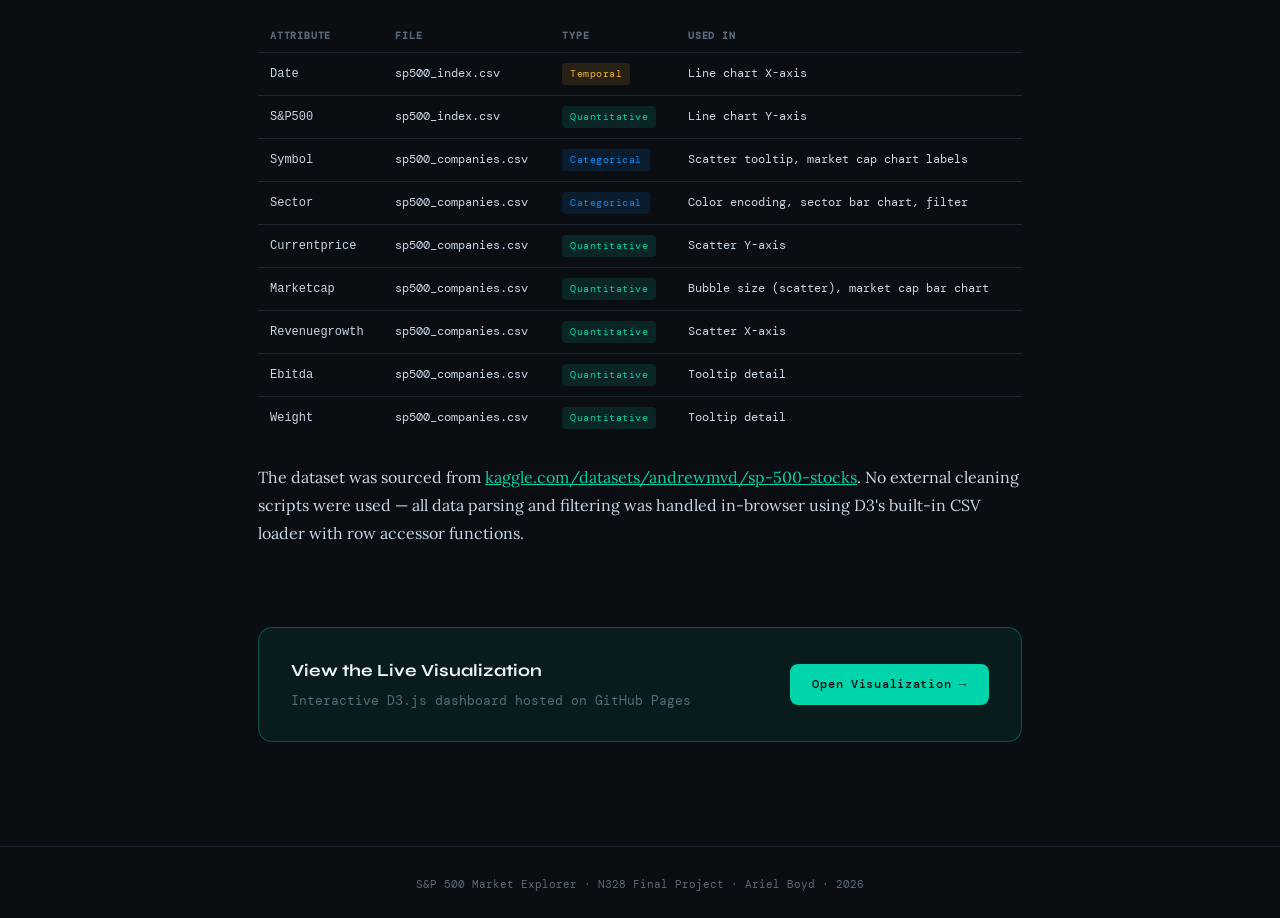
==== commit 920ca57a: "Add YouTube video" ====
--- a/documentation.html
+++ b/documentation.html
@@ -619,12 +619,7 @@
     <div class="video-embed">
       <!-- REPLACE the src below with your actual YouTube embed URL -->
       <!-- Example: src="https://www.youtube.com/embed/YOUR_VIDEO_ID" -->
-      <div class="video-placeholder">
-        <span class="play-icon">▶</span>
-        <p>Paste your YouTube embed URL here after recording your video.<br>
-        Replace this div with:<br>
-        <code style="color:#00d4aa;font-size:11px;">&lt;iframe src="https://www.youtube.com/embed/YOUR_ID"&gt;&lt;/iframe&gt;</code></p>
-      </div>
+      <iframe src="https://www.youtube.com/embed/xFWosCrf89k" allowfullscreen></iframe>
     </div>
   </div>
 </div>
@@ -671,11 +666,11 @@
     <p style="font-family:'DM Mono',monospace;font-size:11px;color:#5a6a7a;text-transform:uppercase;letter-spacing:0.08em;margin-bottom:12px;">Initial Sketches</p>
     <div class="sketch-grid">
       <div class="screenshot-box">
-        <img src="img/sketch1.png" alt="Initial treemap concept sketch">
+        <img src="img/sketch1.png" alt="Initial treemap concept sketch" style="width:100%;display:block;">
         <div class="screenshot-caption">Sketch 1 — Initial treemap concept · Rejected due to difficulty comparing sectors</div>
       </div>
       <div class="screenshot-box">
-        <img src="img/sketch2.png" alt="Dashboard grid layout sketch">
+        <img src="img/sketch2.png" alt="Dashboard grid layout sketch" style="width:100%;display:block;">
         <div class="screenshot-caption">Sketch 2 — Dashboard grid layout · Chosen approach with 4 coordinated views</div>
       </div>
     </div>
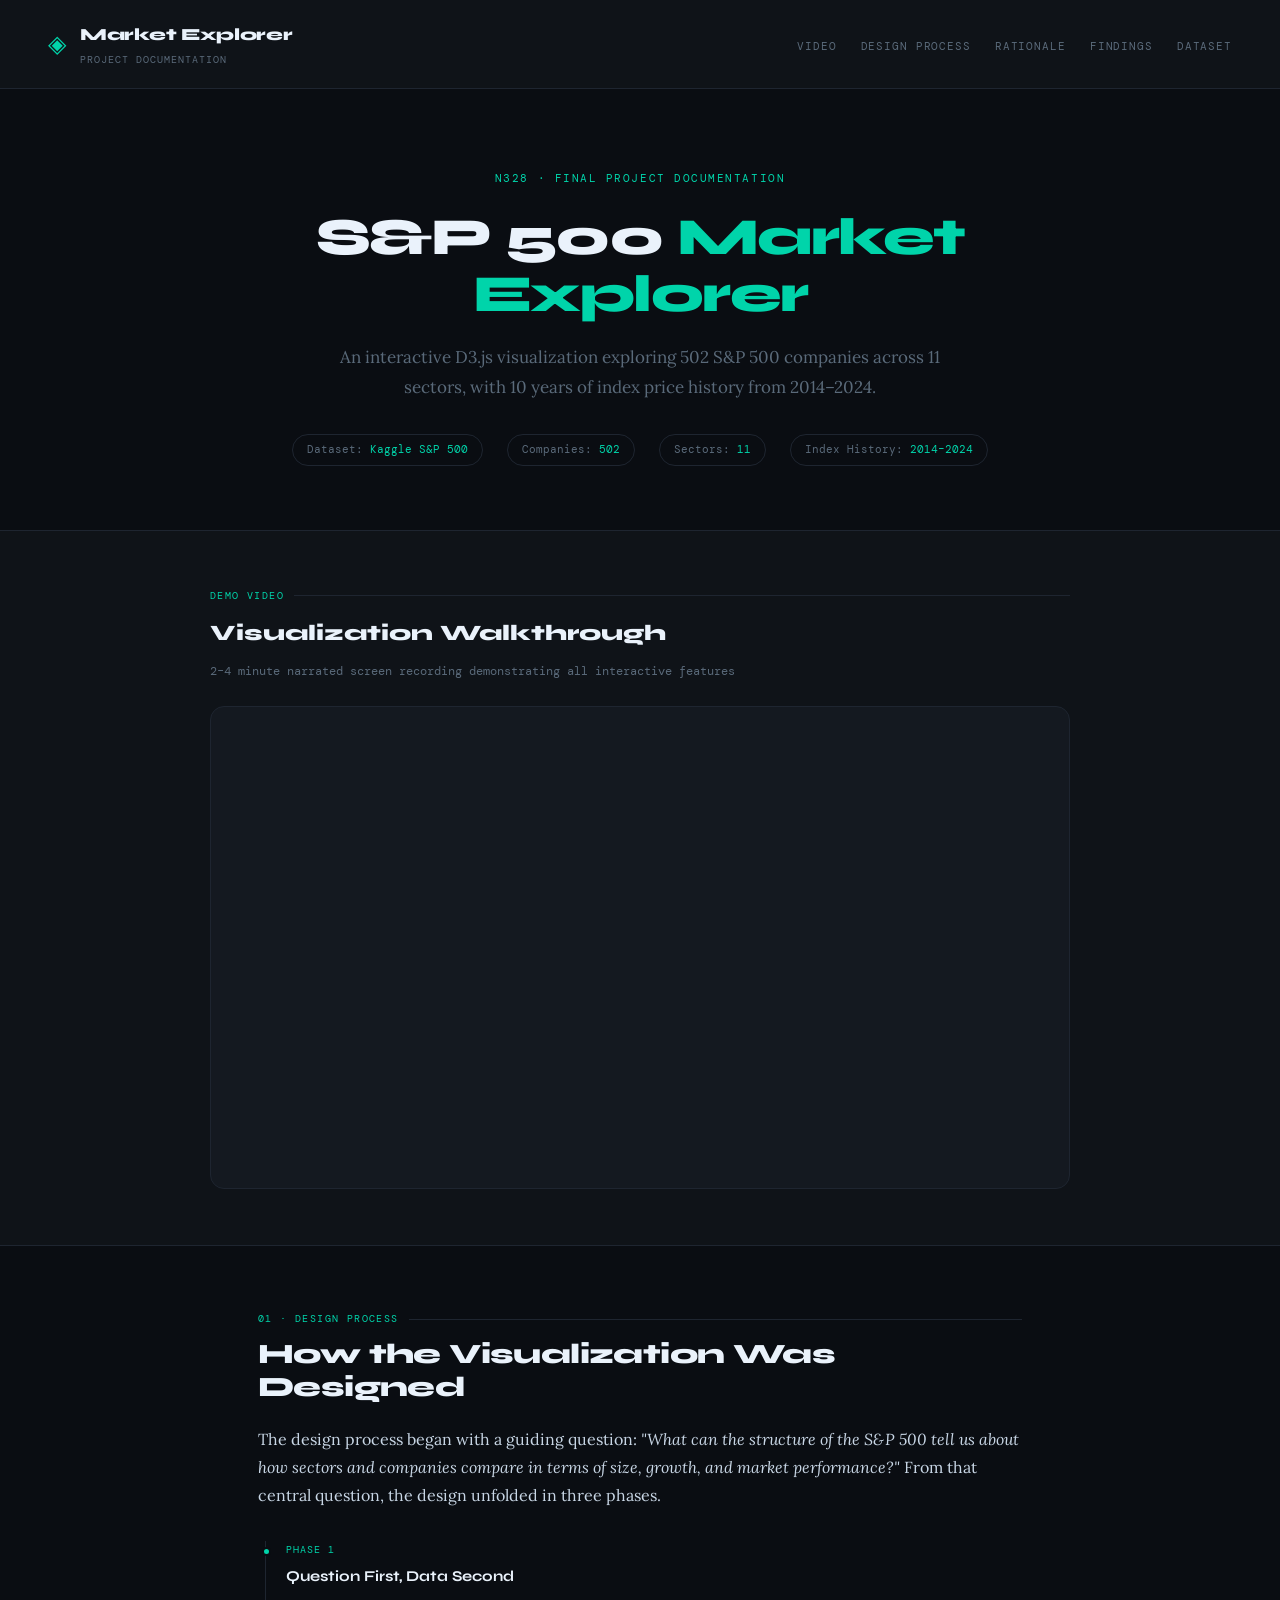
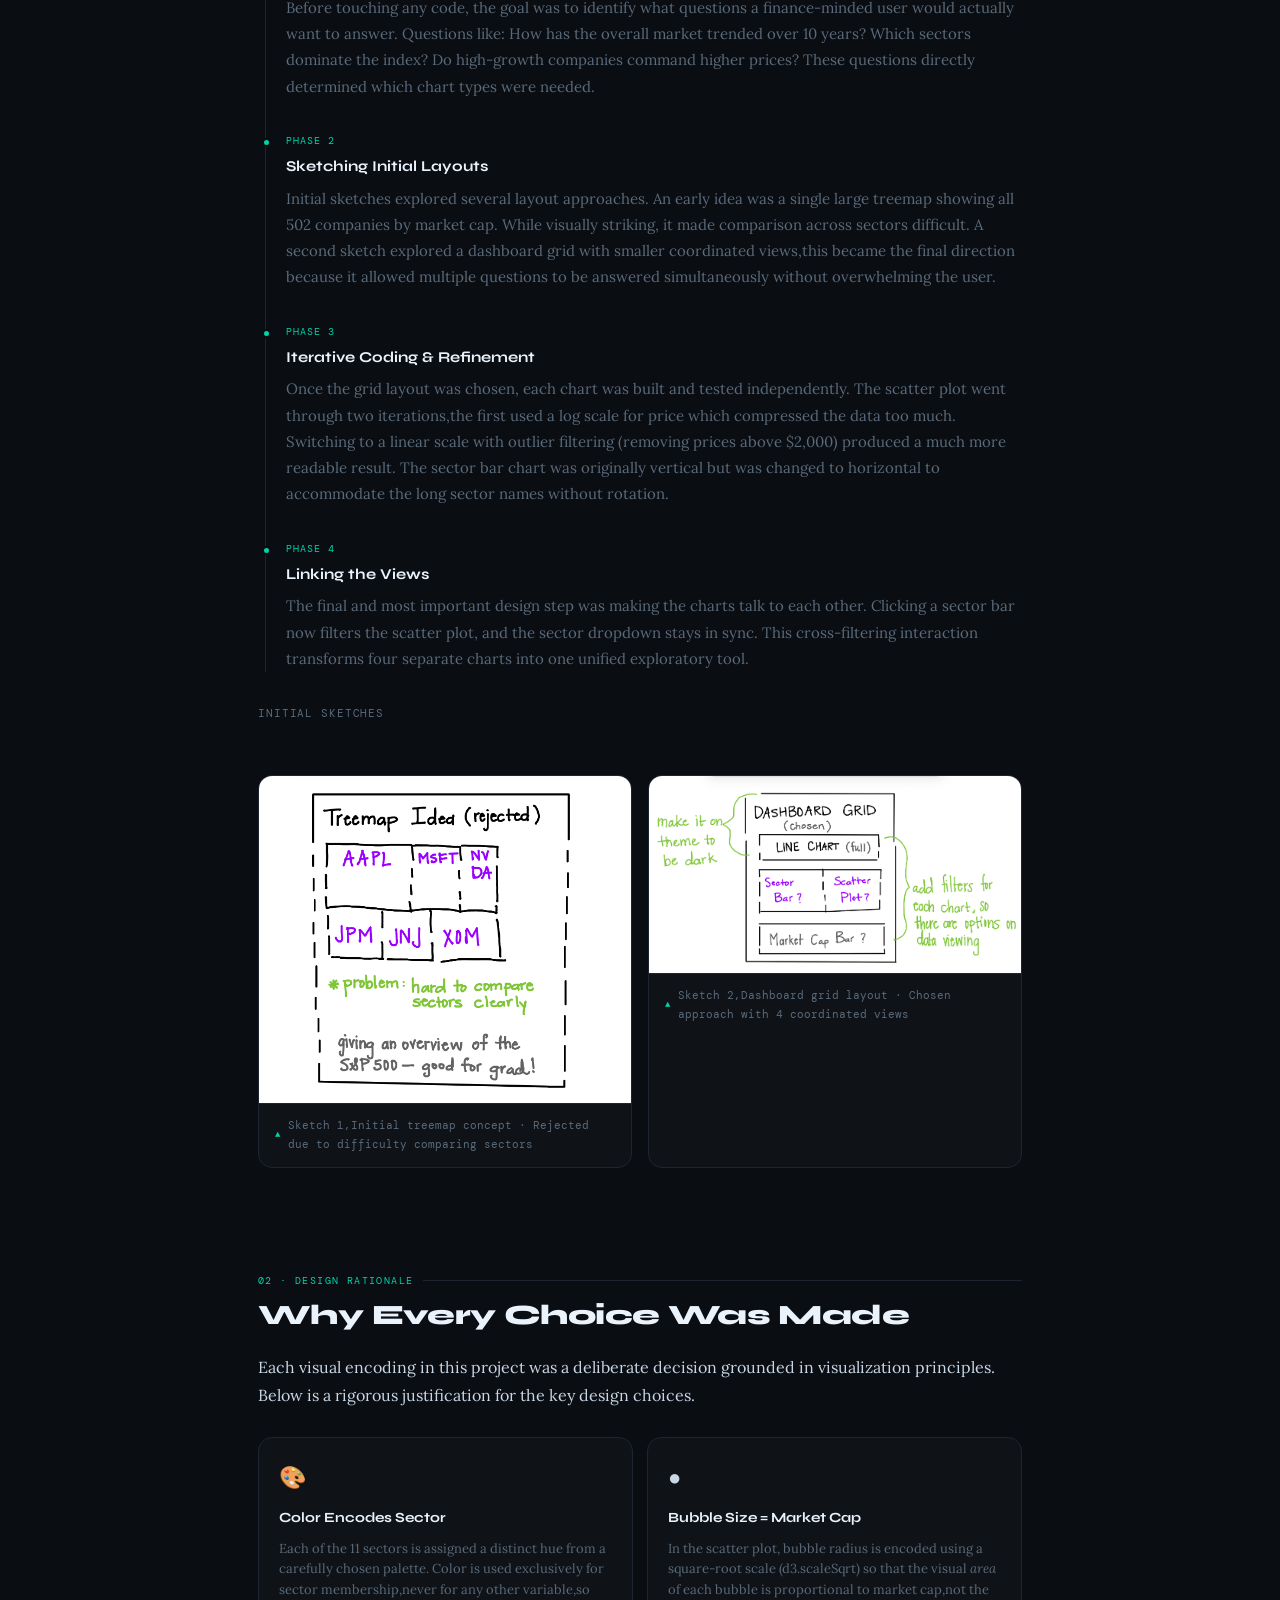
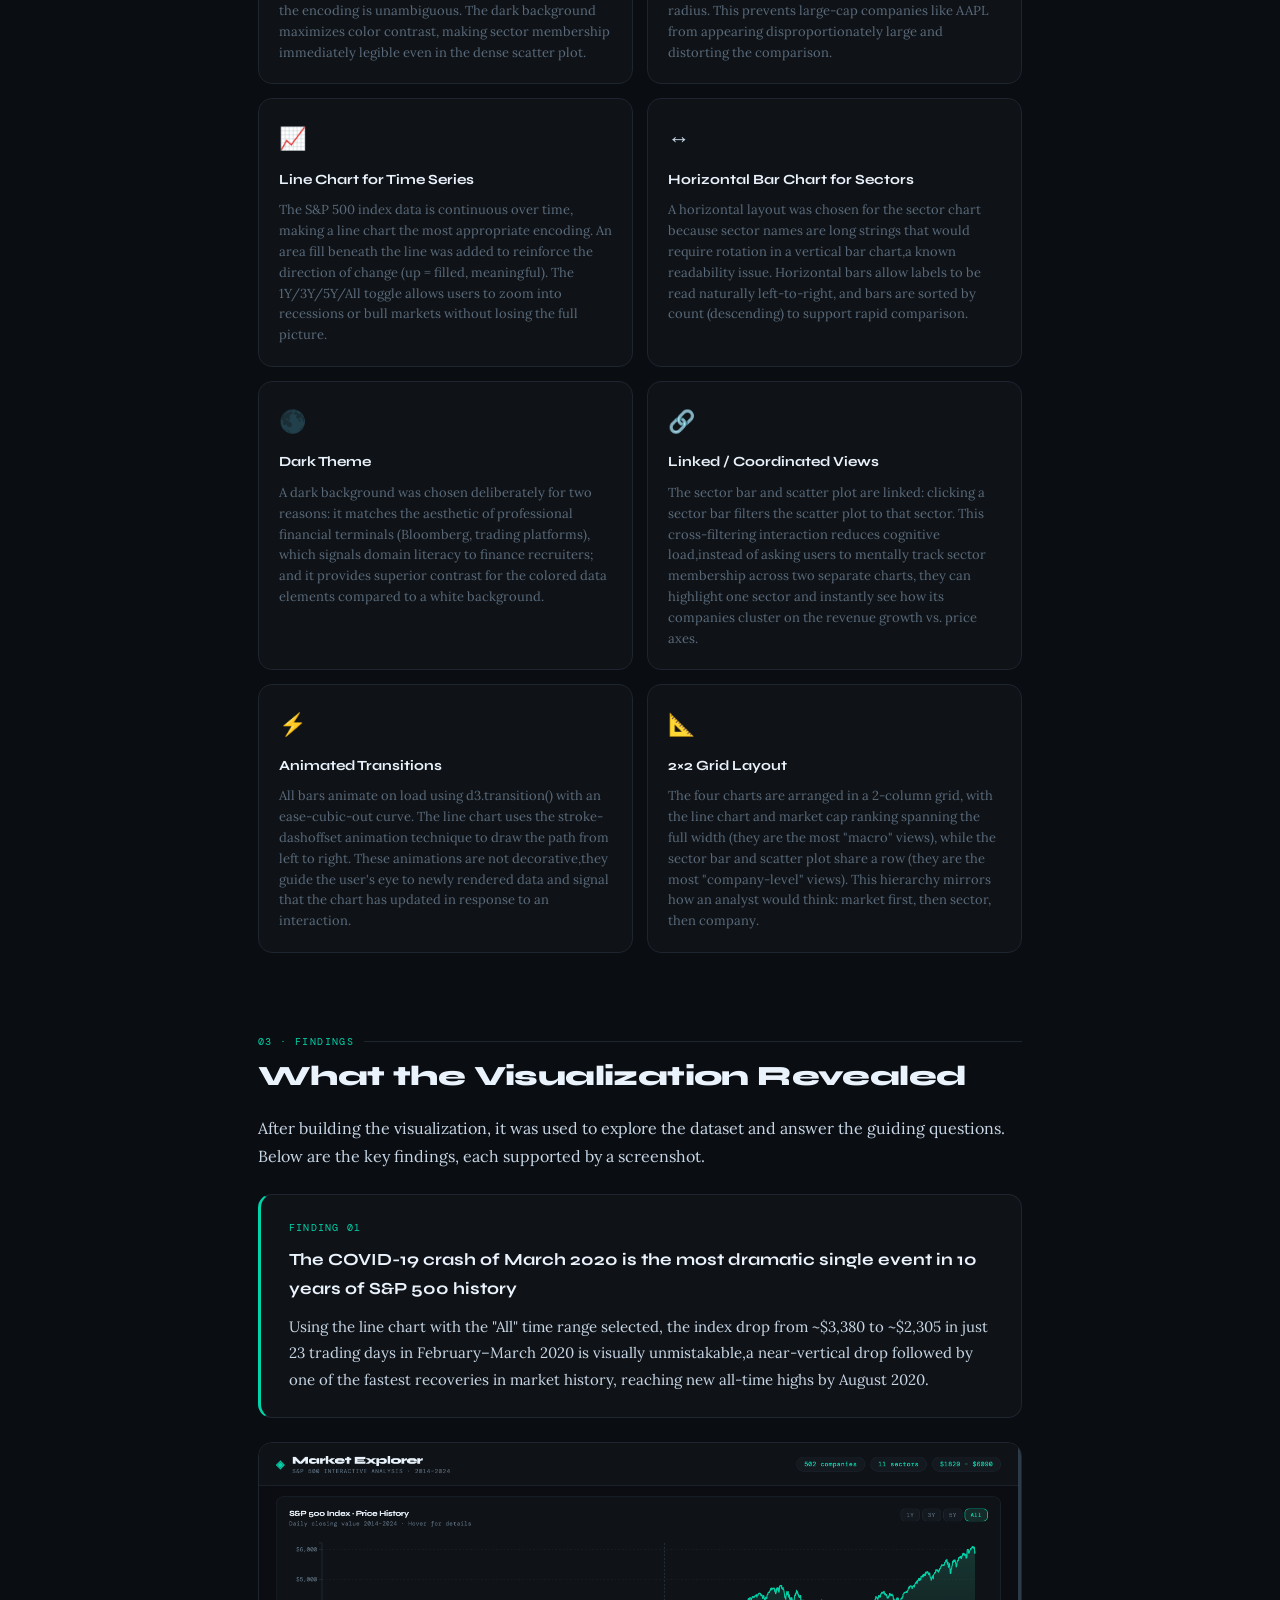
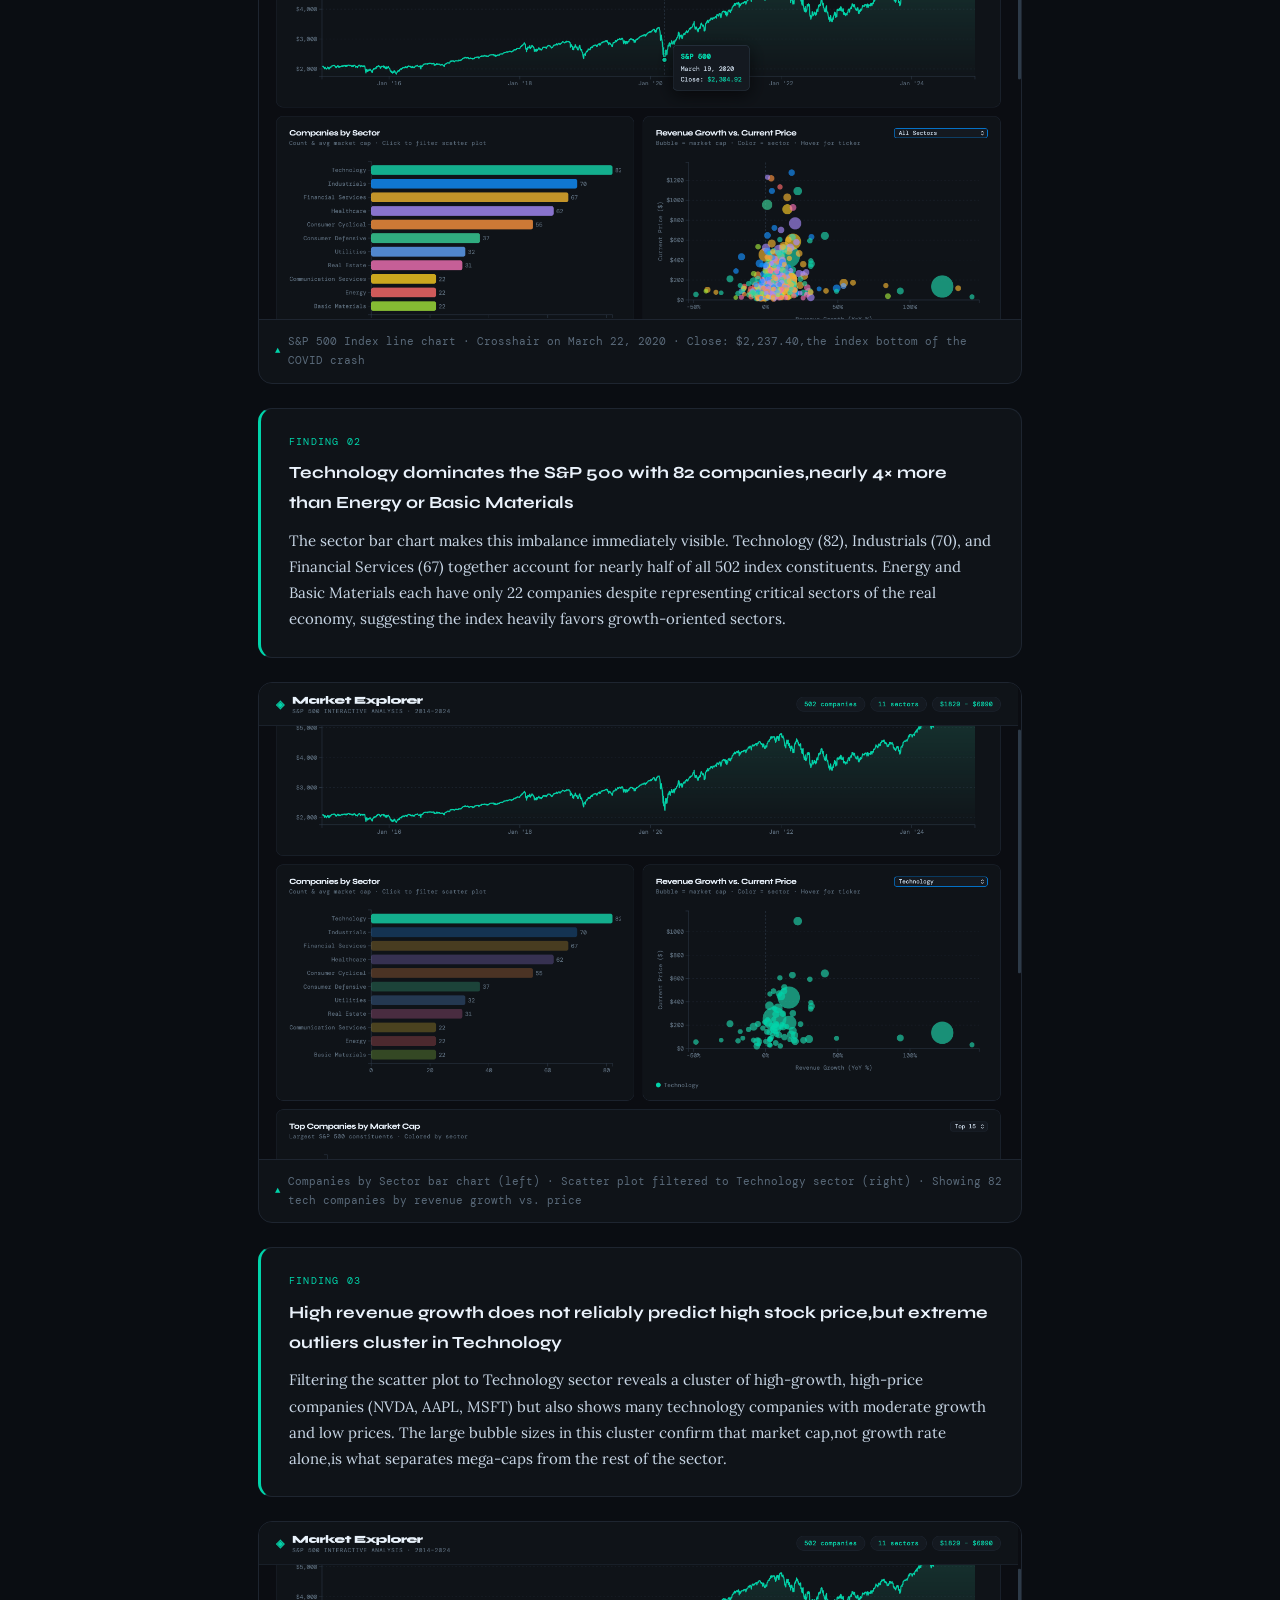
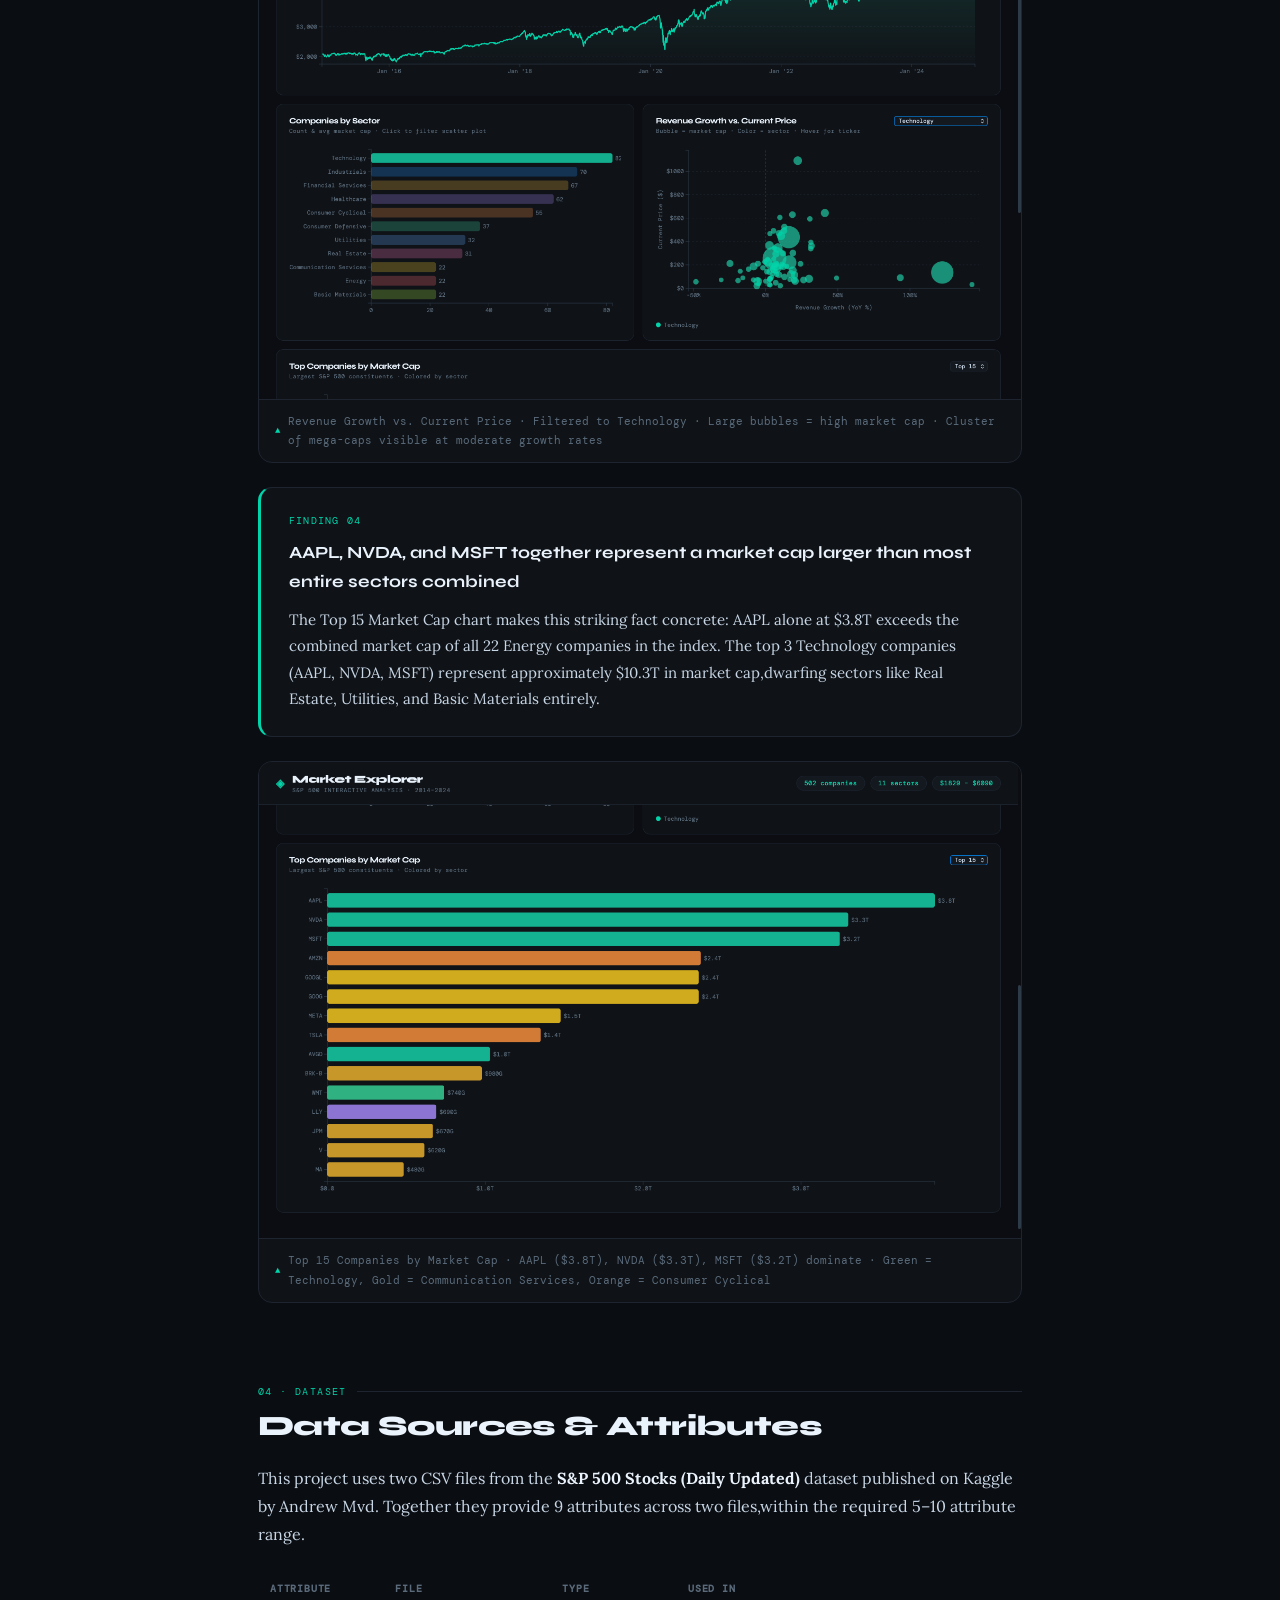
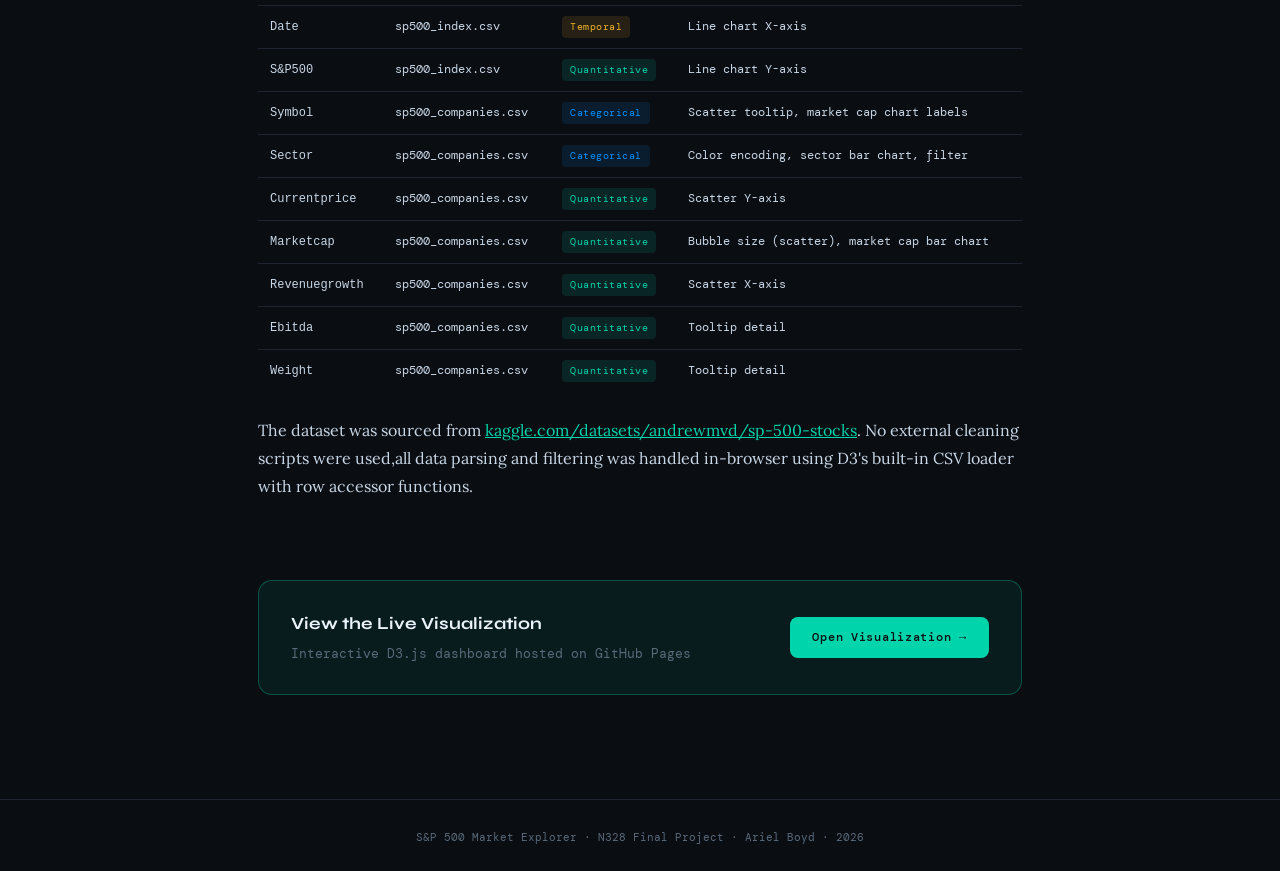
==== commit b52d746e: "Replace em dashes with commas" ====
--- a/documentation.html
+++ b/documentation.html
@@ -3,7 +3,7 @@
 <head>
   <meta charset="UTF-8" />
   <meta name="viewport" content="width=device-width, initial-scale=1.0" />
-  <title>Documentation — S&P 500 Market Explorer</title>
+  <title>Documentation,S&P 500 Market Explorer</title>
   <link rel="preconnect" href="https://fonts.googleapis.com">
   <link href="https://fonts.googleapis.com/css2?family=DM+Mono:wght@300;400;500&family=Syne:wght@400;600;700;800&family=Lora:ital,wght@0,400;0,600;1,400&display=swap" rel="stylesheet">
   <style>
@@ -645,13 +645,13 @@
       <div class="timeline-item">
         <div class="timeline-step">Phase 2</div>
         <h4>Sketching Initial Layouts</h4>
-        <p>Initial sketches explored several layout approaches. An early idea was a single large treemap showing all 502 companies by market cap. While visually striking, it made comparison across sectors difficult. A second sketch explored a dashboard grid with smaller coordinated views — this became the final direction because it allowed multiple questions to be answered simultaneously without overwhelming the user.</p>
+        <p>Initial sketches explored several layout approaches. An early idea was a single large treemap showing all 502 companies by market cap. While visually striking, it made comparison across sectors difficult. A second sketch explored a dashboard grid with smaller coordinated views,this became the final direction because it allowed multiple questions to be answered simultaneously without overwhelming the user.</p>
       </div>
 
       <div class="timeline-item">
         <div class="timeline-step">Phase 3</div>
         <h4>Iterative Coding &amp; Refinement</h4>
-        <p>Once the grid layout was chosen, each chart was built and tested independently. The scatter plot went through two iterations — the first used a log scale for price which compressed the data too much. Switching to a linear scale with outlier filtering (removing prices above $2,000) produced a much more readable result. The sector bar chart was originally vertical but was changed to horizontal to accommodate the long sector names without rotation.</p>
+        <p>Once the grid layout was chosen, each chart was built and tested independently. The scatter plot went through two iterations,the first used a log scale for price which compressed the data too much. Switching to a linear scale with outlier filtering (removing prices above $2,000) produced a much more readable result. The sector bar chart was originally vertical but was changed to horizontal to accommodate the long sector names without rotation.</p>
       </div>
 
       <div class="timeline-item">
@@ -667,11 +667,11 @@
     <div class="sketch-grid">
       <div class="screenshot-box">
         <img src="img/sketch1.png" alt="Initial treemap concept sketch" style="width:100%;display:block;">
-        <div class="screenshot-caption">Sketch 1 — Initial treemap concept · Rejected due to difficulty comparing sectors</div>
+        <div class="screenshot-caption">Sketch 1,Initial treemap concept · Rejected due to difficulty comparing sectors</div>
       </div>
       <div class="screenshot-box">
         <img src="img/sketch2.png" alt="Dashboard grid layout sketch" style="width:100%;display:block;">
-        <div class="screenshot-caption">Sketch 2 — Dashboard grid layout · Chosen approach with 4 coordinated views</div>
+        <div class="screenshot-caption">Sketch 2,Dashboard grid layout · Chosen approach with 4 coordinated views</div>
       </div>
     </div>
   </div>
@@ -688,13 +688,13 @@
       <div class="rationale-card">
         <span class="card-icon">🎨</span>
         <h4>Color Encodes Sector</h4>
-        <p>Each of the 11 sectors is assigned a distinct hue from a carefully chosen palette. Color is used exclusively for sector membership — never for any other variable — so the encoding is unambiguous. The dark background maximizes color contrast, making sector membership immediately legible even in the dense scatter plot.</p>
+        <p>Each of the 11 sectors is assigned a distinct hue from a carefully chosen palette. Color is used exclusively for sector membership,never for any other variable,so the encoding is unambiguous. The dark background maximizes color contrast, making sector membership immediately legible even in the dense scatter plot.</p>
       </div>
 
       <div class="rationale-card">
         <span class="card-icon">●</span>
         <h4>Bubble Size = Market Cap</h4>
-        <p>In the scatter plot, bubble radius is encoded using a square-root scale (d3.scaleSqrt) so that the visual <em>area</em> of each bubble is proportional to market cap — not the radius. This prevents large-cap companies like AAPL from appearing disproportionately large and distorting the comparison.</p>
+        <p>In the scatter plot, bubble radius is encoded using a square-root scale (d3.scaleSqrt) so that the visual <em>area</em> of each bubble is proportional to market cap,not the radius. This prevents large-cap companies like AAPL from appearing disproportionately large and distorting the comparison.</p>
       </div>
 
       <div class="rationale-card">
@@ -706,7 +706,7 @@
       <div class="rationale-card">
         <span class="card-icon">↔</span>
         <h4>Horizontal Bar Chart for Sectors</h4>
-        <p>A horizontal layout was chosen for the sector chart because sector names are long strings that would require rotation in a vertical bar chart — a known readability issue. Horizontal bars allow labels to be read naturally left-to-right, and bars are sorted by count (descending) to support rapid comparison.</p>
+        <p>A horizontal layout was chosen for the sector chart because sector names are long strings that would require rotation in a vertical bar chart,a known readability issue. Horizontal bars allow labels to be read naturally left-to-right, and bars are sorted by count (descending) to support rapid comparison.</p>
       </div>
 
       <div class="rationale-card">
@@ -718,13 +718,13 @@
       <div class="rationale-card">
         <span class="card-icon">🔗</span>
         <h4>Linked / Coordinated Views</h4>
-        <p>The sector bar and scatter plot are linked: clicking a sector bar filters the scatter plot to that sector. This cross-filtering interaction reduces cognitive load — instead of asking users to mentally track sector membership across two separate charts, they can highlight one sector and instantly see how its companies cluster on the revenue growth vs. price axes.</p>
+        <p>The sector bar and scatter plot are linked: clicking a sector bar filters the scatter plot to that sector. This cross-filtering interaction reduces cognitive load,instead of asking users to mentally track sector membership across two separate charts, they can highlight one sector and instantly see how its companies cluster on the revenue growth vs. price axes.</p>
       </div>
 
       <div class="rationale-card">
         <span class="card-icon">⚡</span>
         <h4>Animated Transitions</h4>
-        <p>All bars animate on load using d3.transition() with an ease-cubic-out curve. The line chart uses the stroke-dashoffset animation technique to draw the path from left to right. These animations are not decorative — they guide the user's eye to newly rendered data and signal that the chart has updated in response to an interaction.</p>
+        <p>All bars animate on load using d3.transition() with an ease-cubic-out curve. The line chart uses the stroke-dashoffset animation technique to draw the path from left to right. These animations are not decorative,they guide the user's eye to newly rendered data and signal that the chart has updated in response to an interaction.</p>
       </div>
 
       <div class="rationale-card">
@@ -747,18 +747,18 @@
     <div class="finding-block">
       <div class="finding-num">Finding 01</div>
       <h4>The COVID-19 crash of March 2020 is the most dramatic single event in 10 years of S&amp;P 500 history</h4>
-      <p>Using the line chart with the "All" time range selected, the index drop from ~$3,380 to ~$2,305 in just 23 trading days in February–March 2020 is visually unmistakable — a near-vertical drop followed by one of the fastest recoveries in market history, reaching new all-time highs by August 2020.</p>
+      <p>Using the line chart with the "All" time range selected, the index drop from ~$3,380 to ~$2,305 in just 23 trading days in February–March 2020 is visually unmistakable,a near-vertical drop followed by one of the fastest recoveries in market history, reaching new all-time highs by August 2020.</p>
     </div>
 
     <div class="screenshot-box">
       <img src="img/finding1.png" alt="S&P 500 line chart showing COVID crash on March 22, 2020 at $2,237.40">
-      <div class="screenshot-caption">S&P 500 Index line chart · Crosshair on March 22, 2020 · Close: $2,237.40 — the index bottom of the COVID crash</div>
+      <div class="screenshot-caption">S&P 500 Index line chart · Crosshair on March 22, 2020 · Close: $2,237.40,the index bottom of the COVID crash</div>
     </div>
 
     <!-- FINDING 2 -->
     <div class="finding-block">
       <div class="finding-num">Finding 02</div>
-      <h4>Technology dominates the S&amp;P 500 with 82 companies — nearly 4× more than Energy or Basic Materials</h4>
+      <h4>Technology dominates the S&amp;P 500 with 82 companies,nearly 4× more than Energy or Basic Materials</h4>
       <p>The sector bar chart makes this imbalance immediately visible. Technology (82), Industrials (70), and Financial Services (67) together account for nearly half of all 502 index constituents. Energy and Basic Materials each have only 22 companies despite representing critical sectors of the real economy, suggesting the index heavily favors growth-oriented sectors.</p>
     </div>
 
@@ -770,8 +770,8 @@
     <!-- FINDING 3 -->
     <div class="finding-block">
       <div class="finding-num">Finding 03</div>
-      <h4>High revenue growth does not reliably predict high stock price — but extreme outliers cluster in Technology</h4>
-      <p>Filtering the scatter plot to Technology sector reveals a cluster of high-growth, high-price companies (NVDA, AAPL, MSFT) but also shows many technology companies with moderate growth and low prices. The large bubble sizes in this cluster confirm that market cap — not growth rate alone — is what separates mega-caps from the rest of the sector.</p>
+      <h4>High revenue growth does not reliably predict high stock price,but extreme outliers cluster in Technology</h4>
+      <p>Filtering the scatter plot to Technology sector reveals a cluster of high-growth, high-price companies (NVDA, AAPL, MSFT) but also shows many technology companies with moderate growth and low prices. The large bubble sizes in this cluster confirm that market cap,not growth rate alone,is what separates mega-caps from the rest of the sector.</p>
     </div>
 
     <div class="screenshot-box">
@@ -783,7 +783,7 @@
     <div class="finding-block">
       <div class="finding-num">Finding 04</div>
       <h4>AAPL, NVDA, and MSFT together represent a market cap larger than most entire sectors combined</h4>
-      <p>The Top 15 Market Cap chart makes this striking fact concrete: AAPL alone at $3.8T exceeds the combined market cap of all 22 Energy companies in the index. The top 3 Technology companies (AAPL, NVDA, MSFT) represent approximately $10.3T in market cap — dwarfing sectors like Real Estate, Utilities, and Basic Materials entirely.</p>
+      <p>The Top 15 Market Cap chart makes this striking fact concrete: AAPL alone at $3.8T exceeds the combined market cap of all 22 Energy companies in the index. The top 3 Technology companies (AAPL, NVDA, MSFT) represent approximately $10.3T in market cap,dwarfing sectors like Real Estate, Utilities, and Basic Materials entirely.</p>
     </div>
 
     <div class="screenshot-box">
@@ -798,7 +798,7 @@
     <div class="section-tag">04 · Dataset</div>
     <h3>Data Sources &amp; Attributes</h3>
 
-    <p>This project uses two CSV files from the <strong style="color:#eaf2fb;">S&amp;P 500 Stocks (Daily Updated)</strong> dataset published on Kaggle by Andrew Mvd. Together they provide 9 attributes across two files — within the required 5–10 attribute range.</p>
+    <p>This project uses two CSV files from the <strong style="color:#eaf2fb;">S&amp;P 500 Stocks (Daily Updated)</strong> dataset published on Kaggle by Andrew Mvd. Together they provide 9 attributes across two files,within the required 5–10 attribute range.</p>
 
     <table class="attr-table">
       <thead>
@@ -867,7 +867,7 @@
       </tbody>
     </table>
 
-    <p>The dataset was sourced from <a href="https://www.kaggle.com/datasets/andrewmvd/sp-500-stocks" style="color:var(--accent);" target="_blank">kaggle.com/datasets/andrewmvd/sp-500-stocks</a>. No external cleaning scripts were used — all data parsing and filtering was handled in-browser using D3's built-in CSV loader with row accessor functions.</p>
+    <p>The dataset was sourced from <a href="https://www.kaggle.com/datasets/andrewmvd/sp-500-stocks" style="color:var(--accent);" target="_blank">kaggle.com/datasets/andrewmvd/sp-500-stocks</a>. No external cleaning scripts were used,all data parsing and filtering was handled in-browser using D3's built-in CSV loader with row accessor functions.</p>
   </div>
 
   <!-- CTA -->
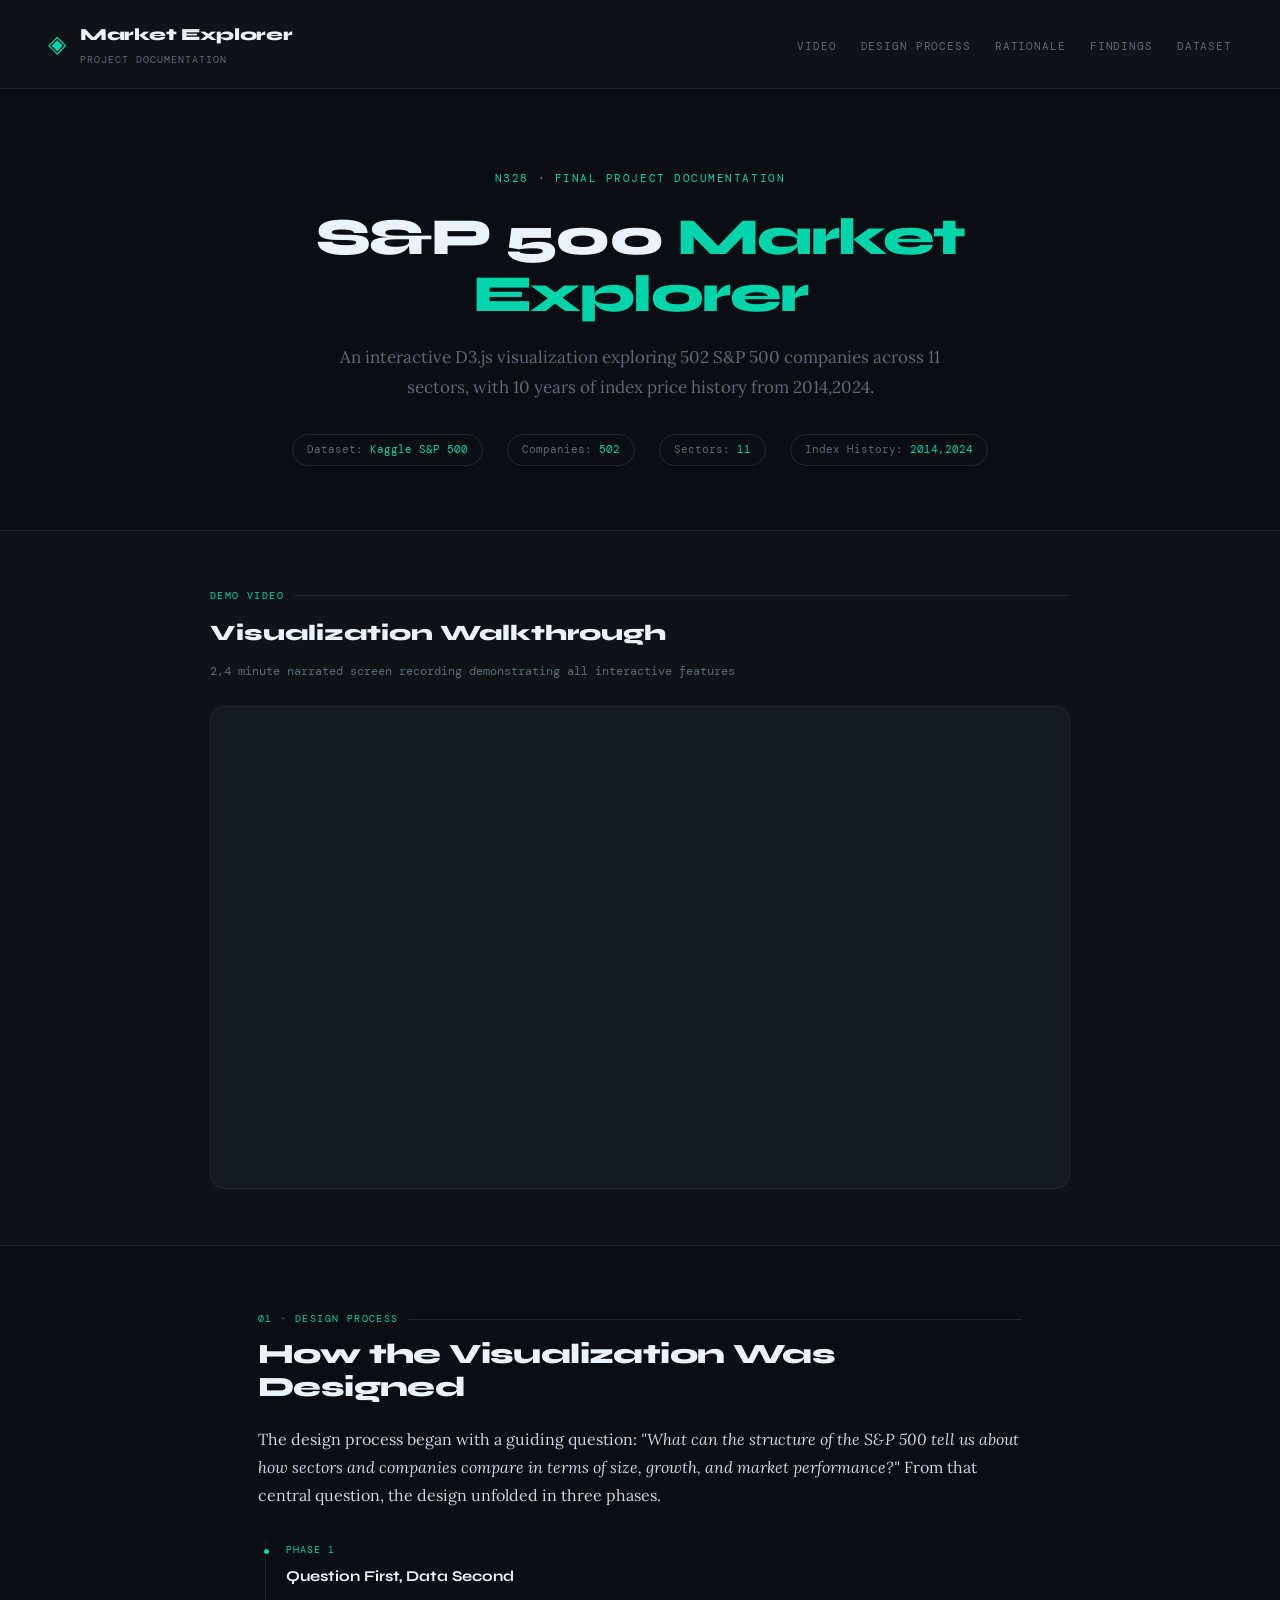
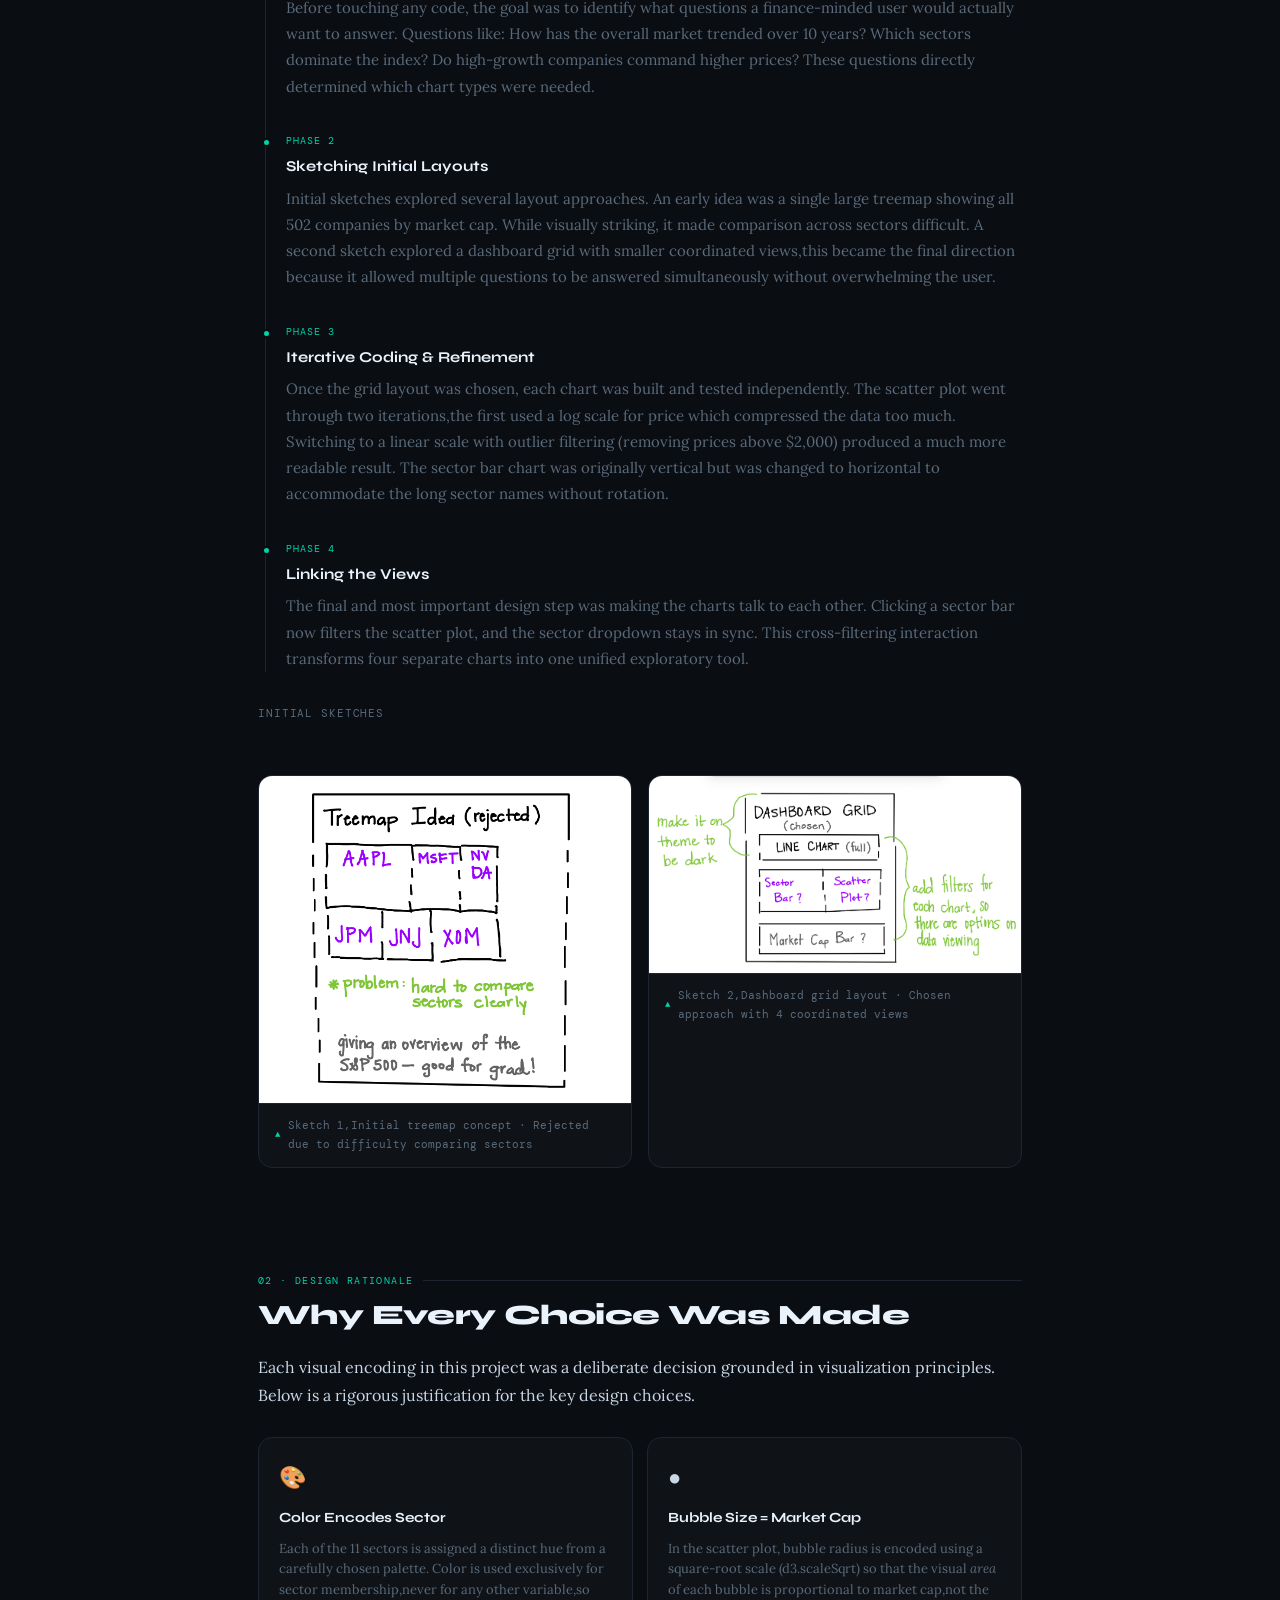
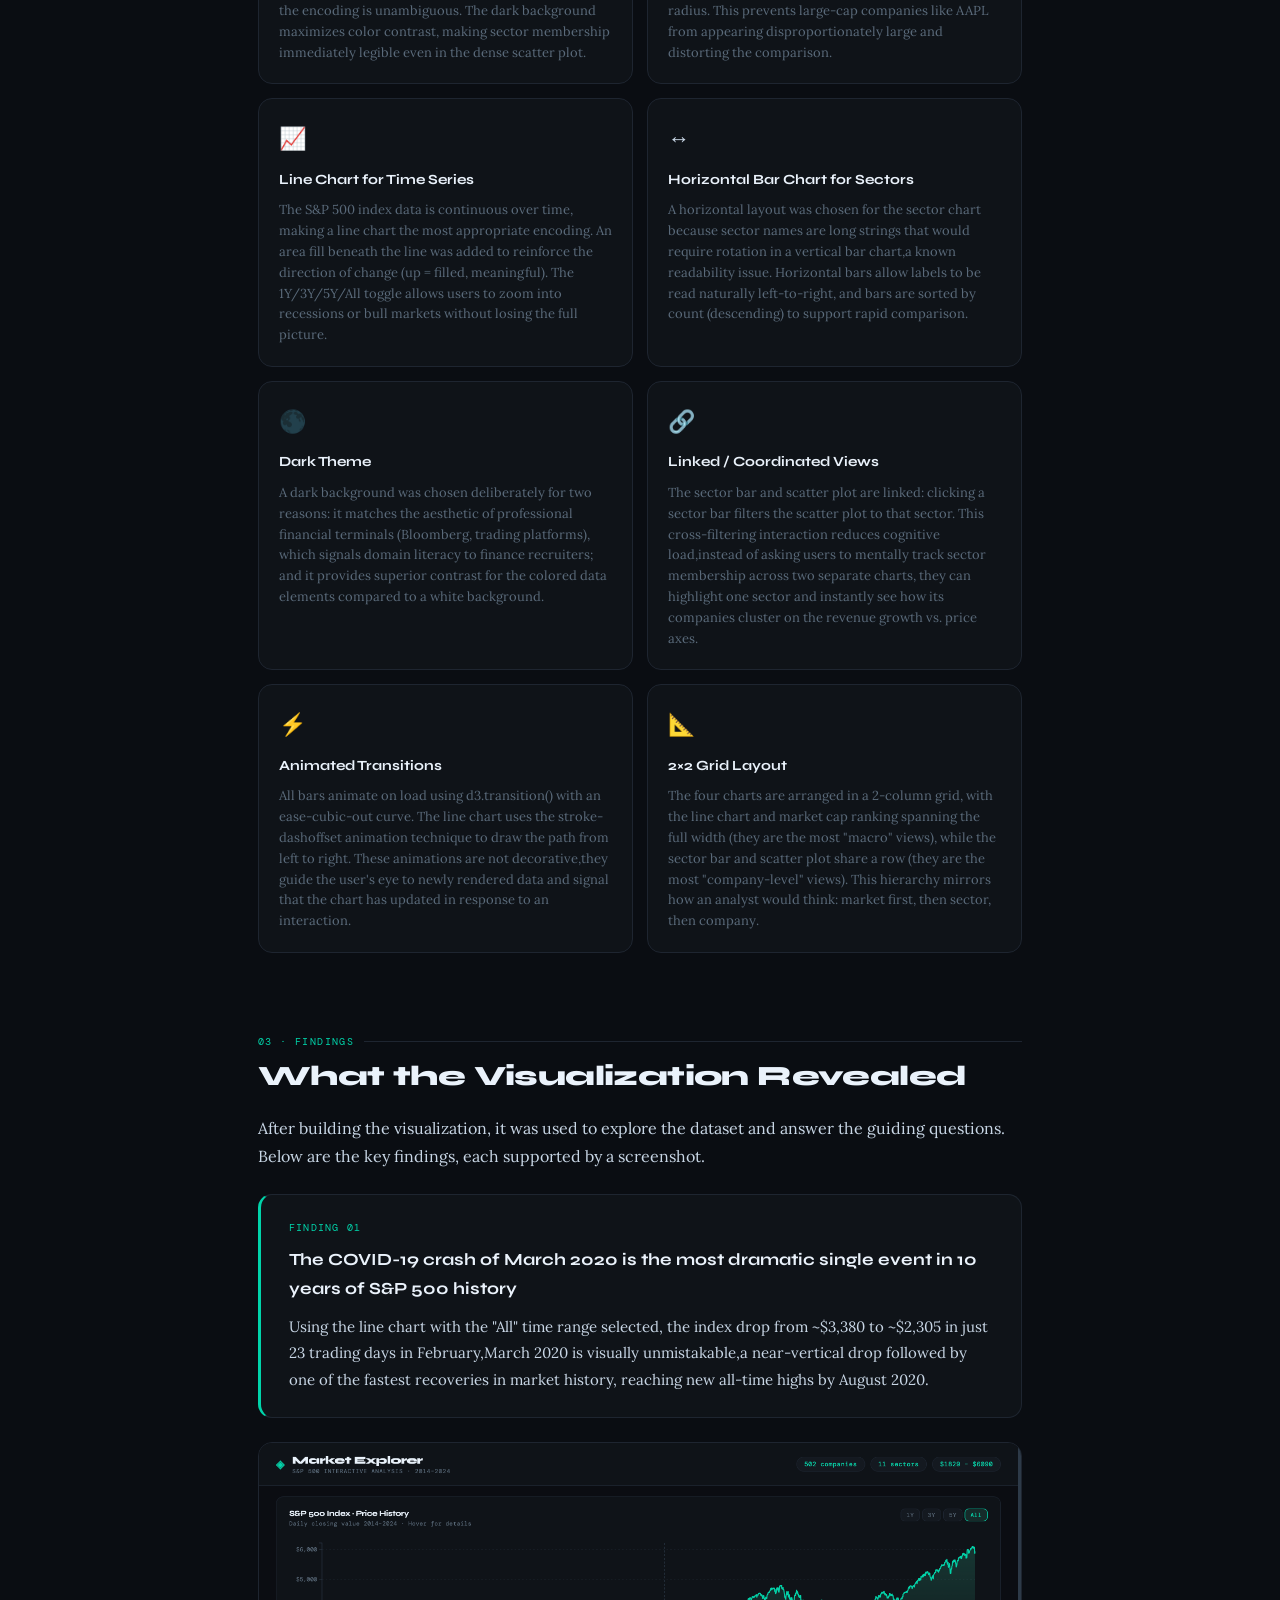
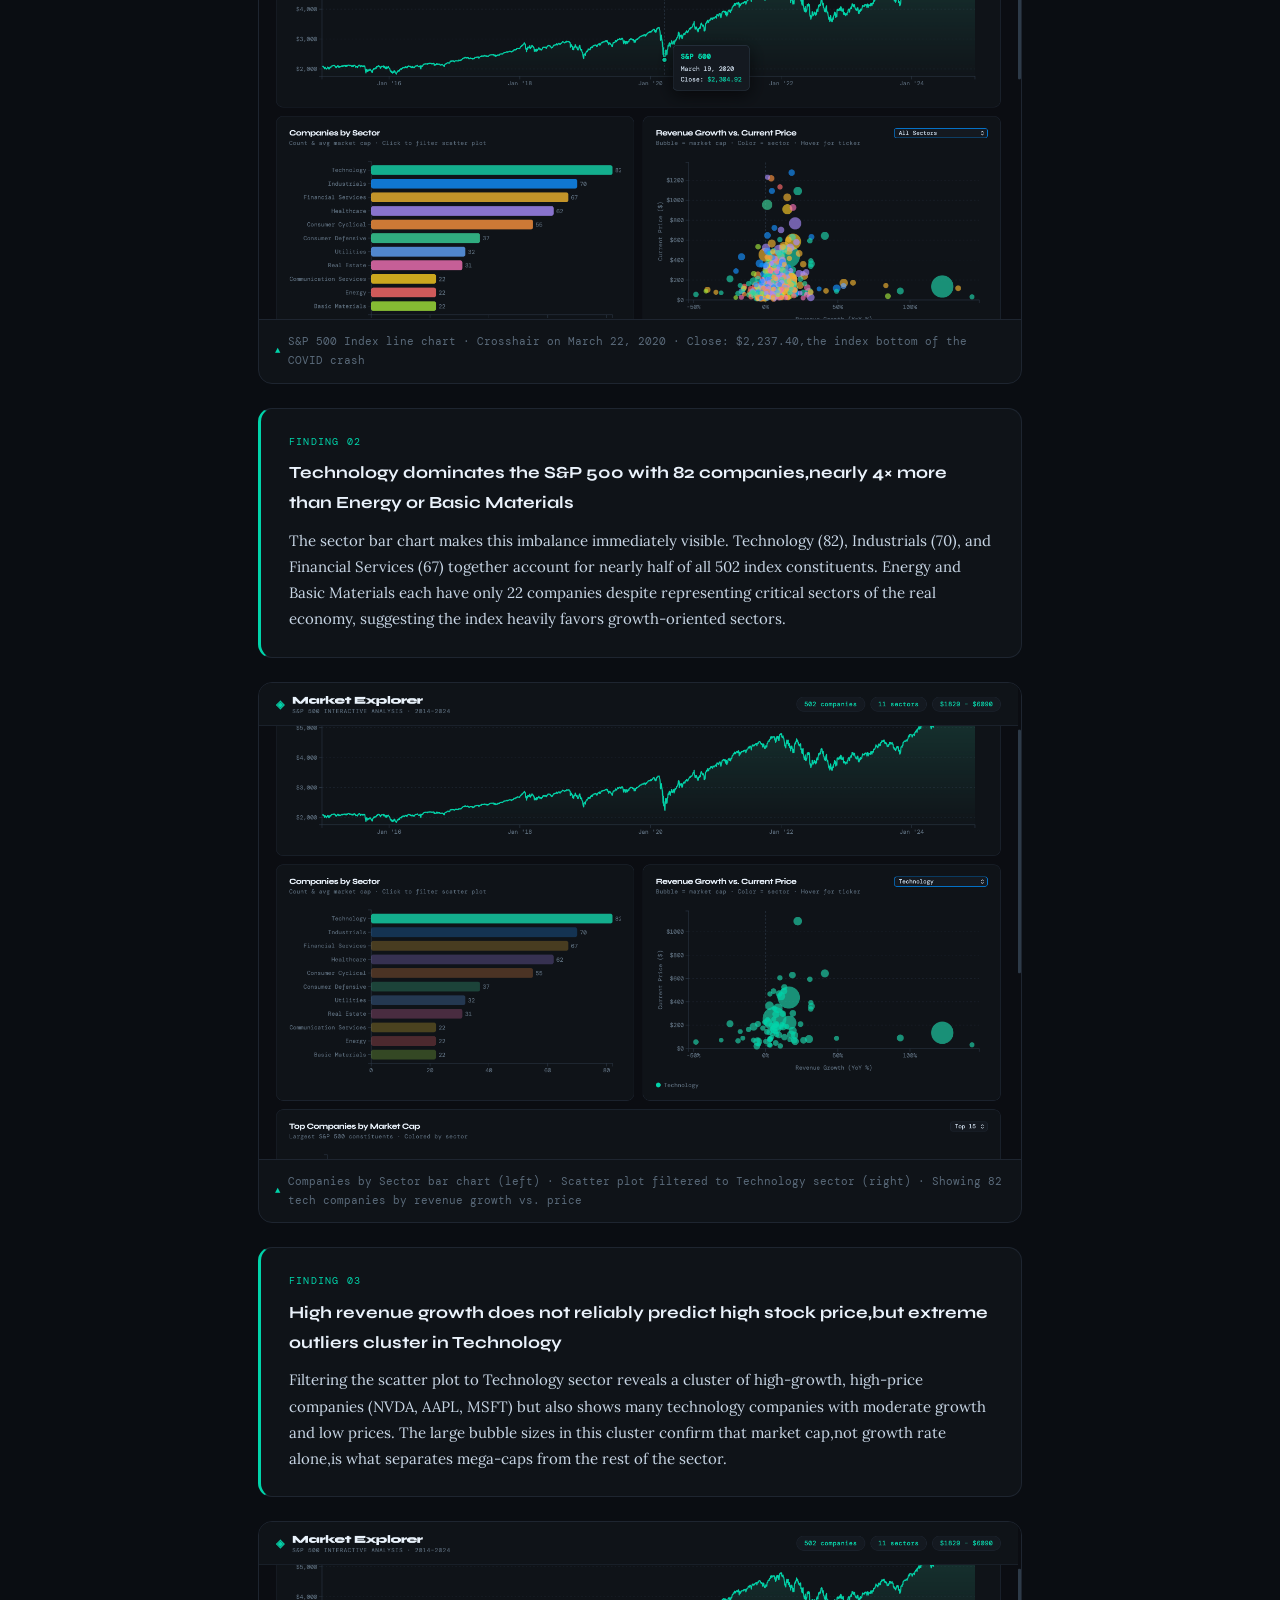
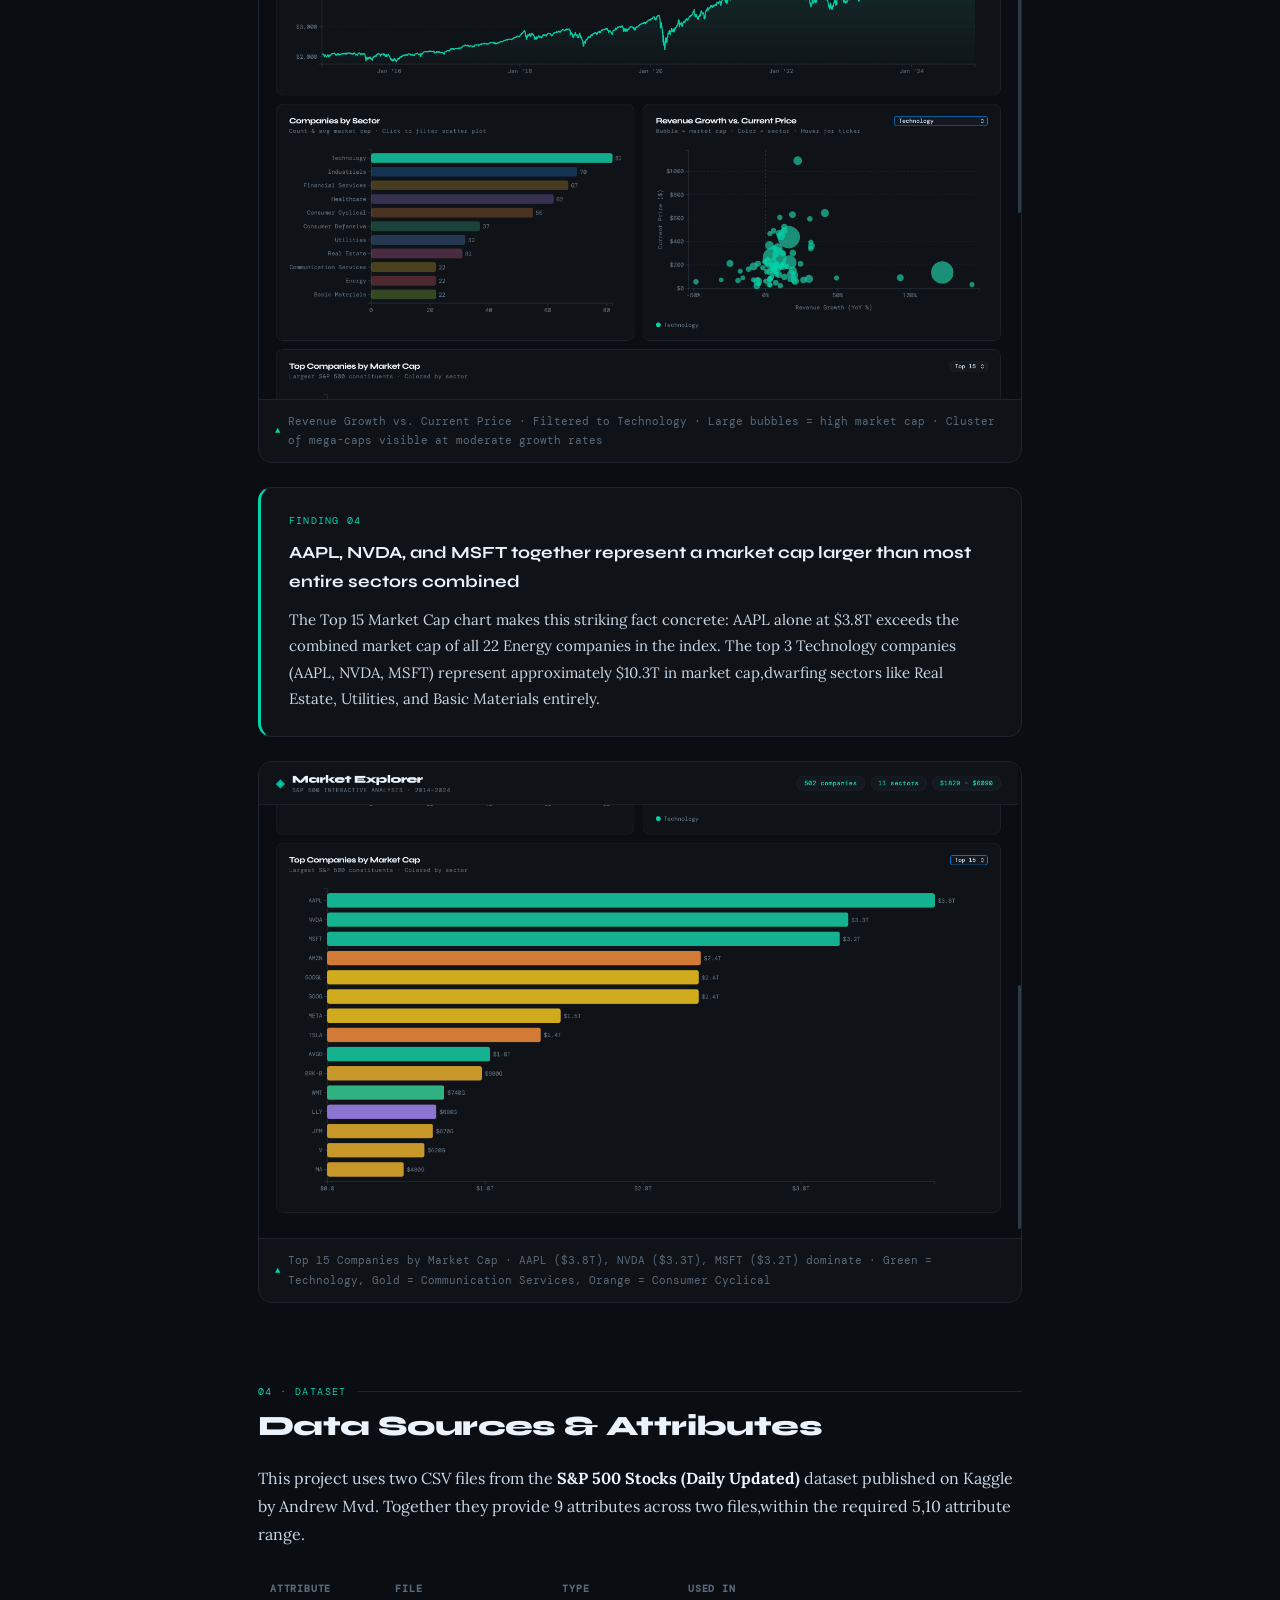
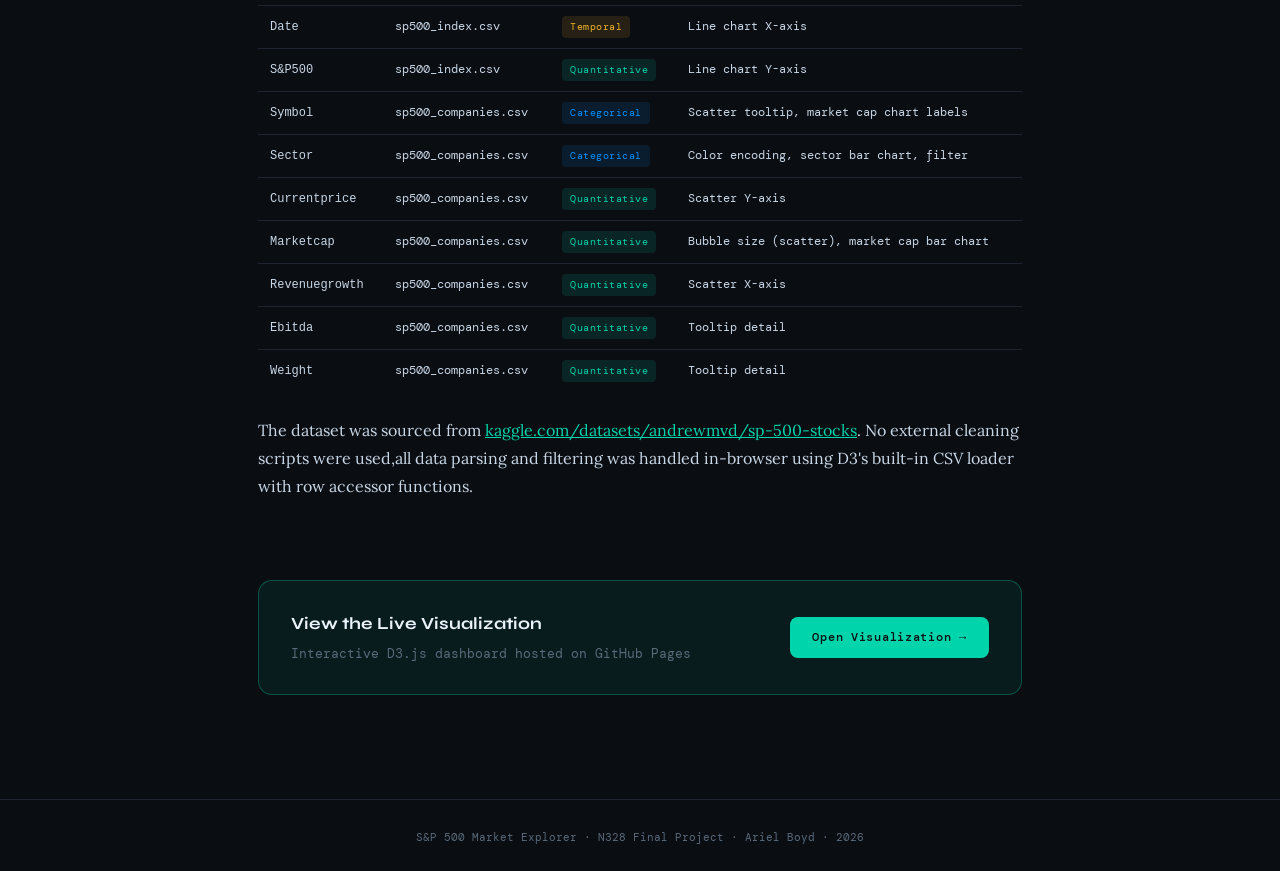
==== commit b8f8f9da: "Remove all dashes" ====
--- a/documentation.html
+++ b/documentation.html
@@ -600,12 +600,12 @@
 <div class="hero">
   <span class="hero-tag">N328 · Final Project Documentation</span>
   <h2>S&amp;P 500 <span>Market Explorer</span></h2>
-  <p>An interactive D3.js visualization exploring 502 S&amp;P 500 companies across 11 sectors, with 10 years of index price history from 2014–2024.</p>
+  <p>An interactive D3.js visualization exploring 502 S&amp;P 500 companies across 11 sectors, with 10 years of index price history from 2014,2024.</p>
   <div class="hero-meta">
     <div class="meta-pill">Dataset: <span>Kaggle S&amp;P 500</span></div>
     <div class="meta-pill">Companies: <span>502</span></div>
     <div class="meta-pill">Sectors: <span>11</span></div>
-    <div class="meta-pill">Index History: <span>2014–2024</span></div>
+    <div class="meta-pill">Index History: <span>2014,2024</span></div>
   </div>
 </div>
 
@@ -614,7 +614,7 @@
   <div class="video-inner">
     <div class="section-tag">Demo Video</div>
     <h3 style="font-family:'Syne',sans-serif;font-size:22px;font-weight:800;color:#eaf2fb;margin-bottom:8px;">Visualization Walkthrough</h3>
-    <p style="font-family:'DM Mono',monospace;font-size:12px;color:#5a6a7a;">2–4 minute narrated screen recording demonstrating all interactive features</p>
+    <p style="font-family:'DM Mono',monospace;font-size:12px;color:#5a6a7a;">2,4 minute narrated screen recording demonstrating all interactive features</p>
 
     <div class="video-embed">
       <!-- REPLACE the src below with your actual YouTube embed URL -->
@@ -747,7 +747,7 @@
     <div class="finding-block">
       <div class="finding-num">Finding 01</div>
       <h4>The COVID-19 crash of March 2020 is the most dramatic single event in 10 years of S&amp;P 500 history</h4>
-      <p>Using the line chart with the "All" time range selected, the index drop from ~$3,380 to ~$2,305 in just 23 trading days in February–March 2020 is visually unmistakable,a near-vertical drop followed by one of the fastest recoveries in market history, reaching new all-time highs by August 2020.</p>
+      <p>Using the line chart with the "All" time range selected, the index drop from ~$3,380 to ~$2,305 in just 23 trading days in February,March 2020 is visually unmistakable,a near-vertical drop followed by one of the fastest recoveries in market history, reaching new all-time highs by August 2020.</p>
     </div>
 
     <div class="screenshot-box">
@@ -798,7 +798,7 @@
     <div class="section-tag">04 · Dataset</div>
     <h3>Data Sources &amp; Attributes</h3>
 
-    <p>This project uses two CSV files from the <strong style="color:#eaf2fb;">S&amp;P 500 Stocks (Daily Updated)</strong> dataset published on Kaggle by Andrew Mvd. Together they provide 9 attributes across two files,within the required 5–10 attribute range.</p>
+    <p>This project uses two CSV files from the <strong style="color:#eaf2fb;">S&amp;P 500 Stocks (Daily Updated)</strong> dataset published on Kaggle by Andrew Mvd. Together they provide 9 attributes across two files,within the required 5,10 attribute range.</p>
 
     <table class="attr-table">
       <thead>
